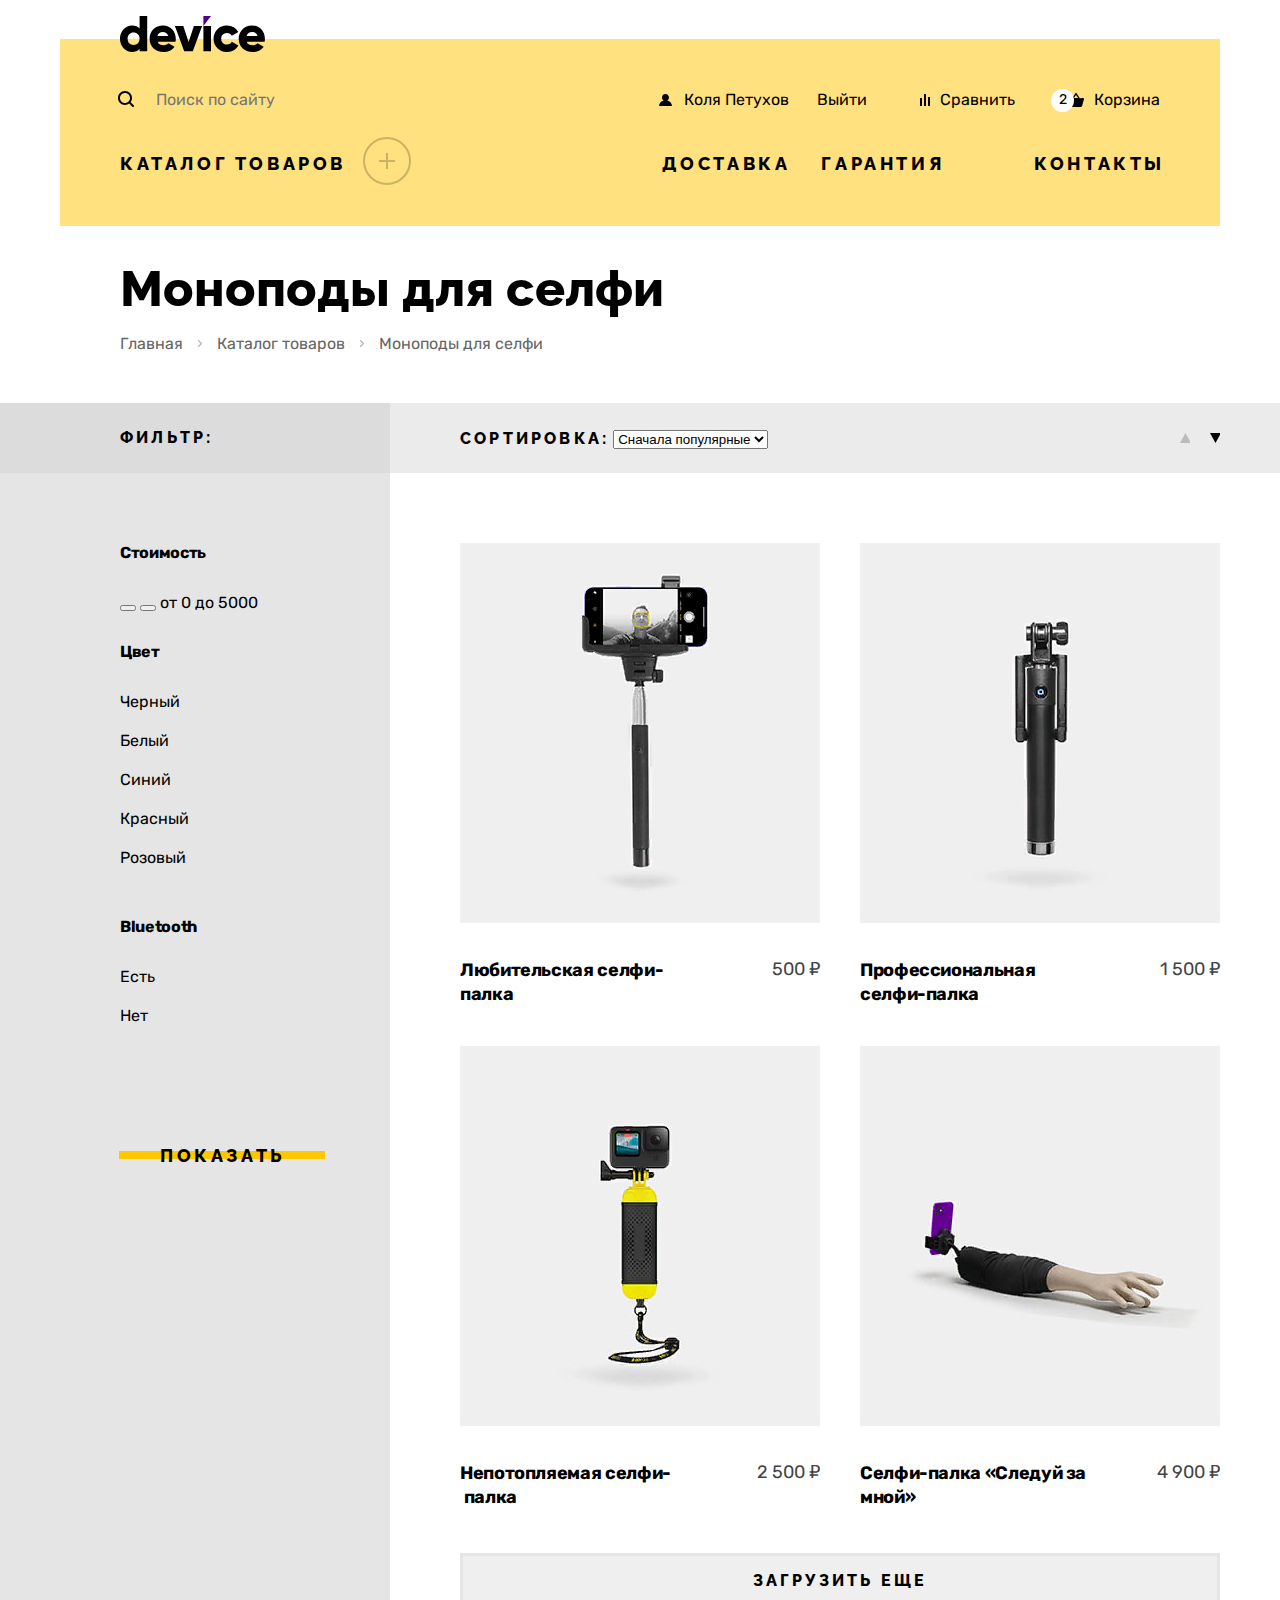
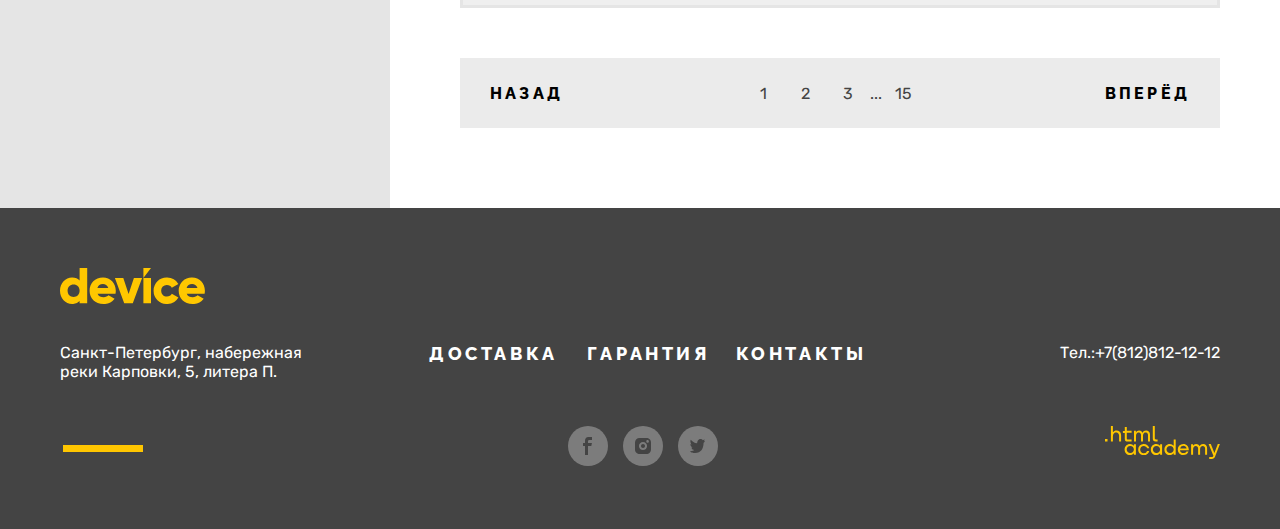
==== catalog.html @ fb203a8a "правки по дз" ====
<!DOCTYPE html>
<html lang="ru">
  <head>
    <meta charset="utf-8" />
    <title>HTML Academy: Девайс</title>
    <link rel="stylesheet" href="css/styles.css" type="text/css" />
  </head>
  <body>
    <header class="header-container content-container">
      <h1 class="visually-hidden">Интернет-магазин Девайс</h1>
      <a href="index.html">
        <img
          src="img/logo_header.svg"
          width="145"
          height="36"
          class="header-logo"
          alt="логотип Девайс"
        />
      </a>

      <nav class="header-navigation">
        <div class="navigation-user-wrapper">
          <form action="https://echo.htmlacademy.ru/" method="get" class="header-search-form">
            <input name="search"  class="input-header-search" placeholder="Поиск по сайту" type="search" />
            <button type="submit" class="header-search-button">Найти</button>
          </form>

          <ul class="navigation-list-navigation-user">
            <li class="navigation-item-user">
              <a class="navigation-link login-link" href="#">Коля Петухов</a>
            </li>
            <li class="navigation-item-user">
              <a class="navigation-link logout-link" href="#">Выйти</a>
            </li>
            <li class="navigation-item-user">
              <a class="navigation-link compare-link-login" href="#">Сравнить</a>
            </li>
            <li class="navigation-item-user">
              <a class="navigation-link basket-link" href="#"><span class="basket-span">2</span>Корзина</a>
            </li>
          </ul>
        </div>

        <ul class="navigation-list">
          <li class="navigation-item header-catalogue-link">
            <a class="user-navigation-link" href="catalog.html"
              >Каталог товаров</a
            >

            <ul class="dropdown-catalog">
              <li class="dropdown-catalog-item">
                 <a class="dropdown-catalog-link" href="#"
                    >Виртуальная реальность</a>
              </li>
              <li class="dropdown-catalog-item">
                  <a class="dropdown-catalog-link" href="catalog.html"
                    >Моноподы для селфи</a>
              </li>
              <li class="dropdown-catalog-item">
                  <a class="dropdown-catalog-link" href="#">Экшн-камеры</a>
              </li>
              <li class="dropdown-catalog-item">
                <a class="dropdown-catalog-link" href="#">Фитнес-браслеты</a>
              </li>
              <li class="dropdown-catalog-item">
                <a class="dropdown-catalog-link" href="#">Умные часы</a>
              </li>
              <li class="dropdown-catalog-item copters-link">
                <a class="dropdown-catalog-link" href="#">Квадрокоптеры</a>
              </li>
            </ul>
          </li>
          <li class="navigation-item">
            <a class="user-navigation-link shipping-link" href="#">Доставка</a>
          </li>
          <li class="navigation-item">
            <a class="user-navigation-link warranty-link" href="#">Гарантия</a>
          </li>
          <li class="navigation-item">
            <a class="user-navigation-link contacts-link" href="#">Контакты</a>
          </li>
        </ul>
      </nav>
    </header>

    <main class="main-inner">
      <div class="catalog-wrapper">

        <div class="inner-header content-container">
          <h2 class="inner-header-title">Моноподы для селфи</h2>
          <ul class="breadcrumbs">
            <li class="breadcrumbs-item">
              <a class="breadcrumbs-link" href="index.html">Главная</a>
            </li>
            <li class="breadcrumbs-item">
              <a class="breadcrumbs-link" href="catalog.html"
                >Каталог товаров</a
              >
            </li>
            <li class="breadcrumbs-item">
              <a class="breadcrumbs-link" href="#">Моноподы для селфи</a>
            </li>
          </ul>
        </div>

        <div class="catalog-grid-container">
          <div class="catalog-content-wrapper">
            <div class="filter-container">
              <h3 class="categories">фильтр:</h3>
              <section class="filter">
                <form
                  class="catalog-filter"
                  action="https://echo.htmlacademy.ru/"
                  method="get"
                >
                  <fieldset class="catalog-filter-group price-group">
                    <legend class="catalog-filter-title">Стоимость</legend>
                    <button class="range-toggle toggle-min" type="button">
                      <span class="visually-hidden"
                        >Изменить минимальную цену.</span
                      >
                    </button>
                    <button class="range-toggle toggle-max" type="button">
                      <span class="visually-hidden"
                        >Изменить максимальную цену.</span
                      >
                    </button>
                    <label class="catalog-filter-label">
                      от 0
                      <input
                        class="catalog-filter-input visually-hidden"
                        type="number"
                        name="min-price"
                      />
                    </label>
                    <label class="catalog-filter-label">
                      до 5000
                      <input
                        class="catalog-filter-input visually-hidden"
                        type="number"
                        name="max-price"
                      />
                    </label>
                  </fieldset>

                  <fieldset class="catalog-filter-group color-group">
                    <legend class="catalog-filter-title">Цвет</legend>
                    <ul class="catalog-filter-list">
                      <li class="catalog-filter-item">
                        <label class="catalog-filter-color">
                          <input
                            class="visually-hidden control-input"
                            type="checkbox"
                            name="black"
                            checked
                          />
                          <span class="control-label">Черный</span>
                        </label>
                      </li>

                      <li class="catalog-filter-item">
                        <label class="catalog-filter-color">
                          <input
                            class="visually-hidden control-input"
                            type="checkbox"
                            name="white"
                            checked
                          />
                          <span class="control-label">Белый</span>
                        </label>
                      </li>

                      <li class="catalog-filter-item">
                        <label class="catalog-filter-color">
                          <input
                            class="visually-hidden control-input"
                            type="checkbox"
                            name="blue"
                          />
                          <span class="control-label">Синий</span>
                        </label>
                      </li>

                      <li class="catalog-filter-item">
                        <label class="catalog-filter-color">
                          <input
                            class="visually-hidden control-input"
                            type="checkbox"
                            name="red"
                          />
                          <span class="control-label">Красный</span>
                        </label>
                      </li>

                      <li class="catalog-filter-item">
                        <label class="catalog-filter-color">
                          <input
                            class="visually-hidden control-input"
                            type="checkbox"
                            name="pink"
                          />
                          <span class="control-label">Розовый</span>
                        </label>
                      </li>
                    </ul>
                  </fieldset>

                  <fieldset class="catalog-filter-group bluetooth-group">
                    <legend class="catalog-filter-title">Bluetooth</legend>
                    <ul class="catalog-filter-list">
                      <li class="catalog-filter-item">
                        <label class="control">
                          <input
                            class="visually-hidden control-input"
                            type="radio"
                            name="bluetooth"
                            value="yes"
                            checked
                          />
                          <span class="control-mark"></span>
                          <span class="control-label">Есть</span>
                        </label>
                      </li>
                      <li class="catalog-filter-item">
                        <label class="control">
                          <input
                            class="visually-hidden control-input"
                            type="radio"
                            name="bluetooth"
                            value="no"
                          />
                          <span class="control-mark"></span>
                          <span class="control-label">Нет</span>
                        </label>
                      </li>
                    </ul>
                  </fieldset>

                  <button class="filter-button command-btn" type="submit">Показать</button>
                </form>
              </section>
            </div>

            <div class="catalog-wrapper-right">
              <div class="sorting-wrapper">
                <form class="sorting-type">
                  <label for="sorting" class="sorting">сортировка:</label>
                  <select class="select-control" id="sorting" name="sorting">
                    <option value="popular">Сначала популярные</option>
                    <option value="cheap">Сначала дешевые</option>
                    <option value="expensive">Сначала дорогие</option>
                  </select>
                  <button class="visually-hidden" type="submit">сортировка:</button>
                </form>
                <div class="sorting-buttons">
                  <a class="sort-up" href="#"></a>
                  <a class="sort-down" href="#"></a>
                </div>
              </div>

              <div class="product-list-container">
                <ul class="product-list">
                  <li class="product-card">
                    <a class="product-card-link" href="#">
                      <img
                        class="product-card-image"
                        src="img/product_cards/unprof_monopod.jpg"
                        alt="Любительская селфи-палка"
                      />
                      <div class="product-card-info">
                        <p class="product-card-title">Любительская селфи-палка</p>
                      <p class="product-card-price">500&nbsp;₽</p>
                      </div>
                    </a>
                    <a class="product-card-more command-btn" href="#">Подробнее</a>
                  </li>

                  <li class="product-card">
                    <a class="product-card-link" href="#">
                      <img
                        class="product-card-image"
                        src="img/product_cards/prof_monopod.jpg"
                        alt="Профессиональная селфи-палка"
                      />
                      <div class="product-card-info">
                        <p class="product-card-title">Профессиональная селфи-палка</p>

                        <p class="product-card-price">1&nbsp;500&nbsp;₽</p>
                      </div>
                    </a>
                    <a class="product-card-more command-btn" href="#">Подробнее</a>
                  </li>

                  <li class="product-card">
                    <a class="product-card-link" href="#">
                      <img
                        class="product-card-image"
                        src="img/product_cards/waterproof_monopod.jpg"
                        alt="Непотопляемая селфи-палка"
                      />
                      <div class="product-card-info">
                        <p class="product-card-title">Непотопляемая селфи-&nbsp;палка</p>

                        <p class="product-card-price">2&nbsp;500&nbsp;₽</p>
                      </div>
                    </a>
                    <a class="product-card-more command-btn" href="#">Подробнее</a>
                  </li>

                  <li class="product-card">
                    <a class="product-card-link" href="#">
                      <img
                        class="product-card-image"
                        src="img/product_cards/follow_me_monopod.jpg"
                        alt="Селфи-палка Следуй за мной"
                      />
                      <div class="product-card-info">
                        <p class="product-card-title">Селфи-палка «Следуй за мной»</p>

                        <p class="product-card-price">4&nbsp;900&nbsp;₽</p>
                      </div>
                    </a>
                    <a class="product-card-more command-btn" href="#">Подробнее</a>
                  </li>
                </ul>

                <button class="button-pagination-show-more" type="button">
                  загрузить еще
                </button>

                <div class="pagination">
                  <a class="pagination-link pagination-prev pagination-disabled">
                    <span class="pagination-previous">назад</span>
                  </a>

                  <ul class="pagination-list">
                    <li class="pagination-item pagination-item-current">
                      <a class="pagination-link pagination-number">1</a>
                    </li>
                    <li class="pagination-item">
                      <a class="pagination-link pagination-number" href="#">2</a>
                    </li>
                    <li class="pagination-item">
                      <a class="pagination-link pagination-number" href="#">3</a>
                    </li>
                    <li class="pagination-item">
                      <a class="pagination-link pagination-disabled">...</a>
                    </li>
                    <li class="pagination-item">
                      <a class="pagination-link pagination-number" href="#">15</a>
                    </li>
                  </ul>

                  <a class="pagination-link pagination-next" href="#">
                    <span class="pagination-next">вперёд</span>
                  </a>
                </div>
              </div>
            </div>
          </div>
        </div>
      </div>
    </main>

    <footer class="page-footer">
      <div class="content-container">
        <div class="footer-logo-wrapper">
          <a href="index.html">
            <img
              src="img/logo_footer.svg"
              width="145"
              height="36"
              class="footer-logo"
              alt="логотип Девайс"
            />
          </a>
        </div>
        <div class="footer-content-wrapper">
          <address class="footer-contacts-address">
            <p class="footer-contacts-address-text">
              Санкт-Петербург, набережная <br />
              реки Карповки, 5, литера П.
            </p>
          </address>

          <nav>
            <ul class="footer-navigation">
              <li class="footer-link">
                <a class="footer-nav-link footer-shipping-link" href="#">Доставка</a>
              </li>
              <li class="footer-link">
                <a class="footer-nav-link footer-warranty-link" href="#">Гарантия</a>
              </li>
              <li class="footer-link">
                <a class="footer-nav-link footer-contacts-link" href="#">Контакты</a>
              </li>
            </ul>
          </nav>
          <p class="phone-number" href="tel:88128121212">Тел.:+7(812)812-12-12</p>
        </div>

        <div class="socials-htmlacademy-wrapper">
          <ul class="footer-social-list">
            <li class="footer-social-item">
              <a class="footer-social-link facebook" href="https://www.facebook.com/htmlacademy"></a>
              <span class="visually-hidden">Facebook</span>
            </li>
            <li class="footer-social-item">
              <a class="footer-social-link instagram" href="https://www.instagram.com/htmlacademy/"></a>
              <span class="visually-hidden">Instagram</span>
            </li>
            <li class="footer-social-item">
              <a class="footer-social-link twitter" href="https://twitter.com/htmlacademy_ru"></a>
              <span class="visually-hidden">twitter</span>
            </li>
          </ul>

          <p class="footer-hmltacademy">
            <a href="https://htmlacademy.ru/" class="footer-academy-link">
            </a>
          </p>
        </div>
      </div>
    </footer>
  </body>
</html>
---- css/styles.css ----
@font-face {
  font-family: "Rubik";
  font-style: normal;
  font-weight: 400;
  src: url("../fonts/rubik/rubik-400.woff2") format("woff2");
  font-display: swap;
}

@font-face {
  font-family: "Rubik";
  font-style: normal;
  font-weight: 700;
  src: url("../fonts/rubik/rubik-700.woff2") format("woff2");
  font-display: swap;
}

@font-face {
  font-family: "Rubik";
  font-style: normal;
  font-weight: 800;
  src: url("../fonts/rubik/rubik-800.woff2") format("woff2");
  font-display: swap;
}

@font-face {
  font-family: "Raleway";
  font-style: normal;
  font-weight: 800;
  src: url("../fonts/raleway/raleway-800.woff2") format("woff2");
  font-display: swap;
}

html {
  height: 100%;
}

body {
  margin: 0;
  display: flex;
  min-height: 100%;
  flex-direction: column;
  font-family: "Rubik", "Arial", sans-serif;
  font-style: normal;
  font-weight: 400;
  font-size: 18px;
  line-height: 30px;
  color: #444444;
  background-color: #ffffff;
}

.visually-hidden {
  position: absolute;
  width: 1px;
  height: 1px;
  margin: -1px;
  padding: 0;
  border: 0;
  clip: rect(0 0 0 0);
  overflow: hidden;
}

h1,
h2,
h3,
p {
  margin-top: 0px;
  margin-bottom: 0px;
}

ul {
  margin-top: 0px;
  margin-bottom: 0px;
  padding-inline-start: 0px;
  list-style-type: none;
}

ol {
  display: flex;
  margin-top: 0px;
  margin-bottom: 0px;
  padding-inline-start: 0px;
  list-style-type: none;

}

fieldset {
  border: 0;
  margin: 0px;
  padding: 0px;
}

legend {
  padding: 0px;
}

.content-container {
  width: 1160px;
  min-width: 1160px;
  margin-left: auto;
  margin-right: auto;
  padding-left: 0px;
}

input:focus-visible, button:focus-visible, a:focus-visible {
  outline: none;
}

a, input, button {
  cursor: pointer;
}


/*  header  */

.header-container {
  background: linear-gradient(to bottom, #ffffff 39px, #ffe17f 39px);
  box-sizing: border-box;
  padding-left: 60px;
  padding-right: 60px;
  padding-top: 16px;
  padding-bottom: 40px;
}

.navigation-user-wrapper {
  display: flex;
  flex-wrap: wrap;
  justify-content: space-between;
  margin-top: 18px;
  margin-bottom: 20px;
}

.header.logo {
  display:inline-block;
  margin-bottom: -8px;
}

.header-search-form {
  display: flex;
}

.input-header-search {
  width: 356px;
  height: 40px;
  margin-left: -16px;
  box-sizing: border-box;
  background: url("../img/nav_header/search.svg") no-repeat 12px 10px;
  background-color: transparent;
  padding: 10px 10px 10px 50px;
  border: 2px solid transparent;
  border-top-left-radius: 20px;
  border-bottom-left-radius: 20px;
  font-family: "Rubik";
  font-weight: 400;
  font-size: 16px;
}


.input-header-search::-webkit-search-cancel-button {
  display: none;
}

.header-search-button {
  display: none;
  width: 160px;
  height: 40px;
  padding: 10px 50px;
  background-color: transparent;
  border: 2px solid #000000;
  border-top-right-radius: 20px;
  border-bottom-right-radius: 20px;

}


.input-header-search:placeholder-shown:focus-visible {
  border: 2px solid #af4fff;
  border-radius: 20px;
}


.input-header-search:not(:placeholder-shown) {
  border: 2px solid #000000;
  border-top-left-radius: 20px;
  border-bottom-left-radius: 20px;
  border-right: transparent;
}

.input-header-search:not(:placeholder-shown) + .header-search-button {
  display: inline-block;
  text-align: center;
}


.header-search-button:hover {
  background-color: #000000;
  color: #ffffff;
}

.header-search-button:focus-visible {
  border-color: #af4fff;
}

.header-search-button:active {
  background-color: #000000;
  color: #b3b3b3;
}


.navigation-list-navigation-user {
  display: flex;
  width: 500px;
  justify-content: space-between;
  align-items: center;

}


.navigation-link {
  display: flex;
  align-items: center;
  padding: 10px 20px;
  box-sizing: border-box;
  border: 2px solid transparent;
  border-radius: 20px;


  font-size: 16px;
  line-height: 18px;
  color: #000000;
  text-decoration: none;
}


.navigation-link:hover {
  opacity: 0.6;
}

.navigation-link:focus-visible {
  padding: 10px 20px;
  box-sizing: border-box;
  border: 2px solid #AF4FFF;
  border-radius: 20px;
}

.navigation-link:active {
  opacity: 0.3;
}

.login-link {
  margin-left: -23px;
}

.login-link::before {
  display: block;
  content: "";
  background-image: url("../img/nav_header/login.svg");
  width: 13px;
  height: 12px;
  margin-right: 12px;
}


.compare-link {
  margin-right: -133px;
  margin-left: auto;
}

.compare-link::before {
  display: block;
  content: "";
  background-image: url("../img/nav_header/compare.svg");
  width: 10px;
  height: 12px;
  margin-right: 10px;
}

.basket-link {
  position: relative;
  margin-right: -22px;
}

.basket-link::before {
  display: block;
  content: "";
  background-image: url("../img/nav_header/basket.svg");
  width: 16px;
  height: 14px;
  margin-right: 10px;
}

.basket-span {
  position: absolute;
  left: 3px;
  padding-top: 2px;
  width: 23px;
  height: 21px;
  background-color: white;
  border-radius: 50%;
  text-align: center;

  font-size: 14px;
}

.navigation-list {
  display: flex;
  padding-left: 0px;
  justify-content: space-between;
}

.user-navigation-link {
  display: block;
  padding: 10px 18px;
  border: 2px solid transparent;
  border-radius: 20px;
  box-sizing: border-box;

  font-family: "Raleway";
  font-weight: 800;
  line-height: 21px;
  text-transform: uppercase;
  letter-spacing: 0.2em;
  color: #000000;
  text-decoration: none;
}

.header-catalogue-link {
  position: relative;

  display: block;
  margin-right: auto;
  margin-left: -20px;
}

.header-catalogue-link::before {
  position: absolute;
  display: block;
  content: "";
  left: 99%;
  top: -8%;
  width: 14px;
  height: 14px;
  padding: 15px;
  background-image: url("../img/nav_header/catalog-btn.svg");
  background-repeat: no-repeat;
  border: 2px solid #000000;
  border-radius: 50%;
  opacity: 0.2;
  background-position: center;
  z-index: 2;
  transition: all 0.6s ease;
}



.header-catalogue-link:hover .dropdown-catalog {
  display: grid;
}

.header-catalogue-link:hover::before {
  background-image: url("../img/nav_header/cat-btn-hov.svg");
  opacity: 1;
}

.header-catalogue-link:active {
  opacity: 0.3;
}

.header-catalogue-link:active::before {
  background-image: url("../img/nav_header/cat-btn-hov.svg");
}

.shipping-link {
  margin-right: -9px;
}

.warranty-link {
  margin-right: 50px;
}

.contacts-link {
  margin-right: -25px;
}

.shipping-link:hover, .warranty-link:hover, .contacts-link:hover {
  color: #000000;
  text-decoration: underline;
  text-underline-offset: 8px;
}

.user-navigation-link:focus-visible {
  border: 2px solid #AF4FFF;
}

.shipping-link:active, .warranty-link:active, .contacts-link:active {
  border-bottom: 2px solid #000000;
  opacity: 0.3;
}

.dropdown-catalog {
display: none;

position: absolute;
width: 1100px;
left: -40px;
z-index: 1;
padding-left: 59px;
padding-top: 35px;
padding-bottom: 56px;
grid-template-rows: repeat(3, auto);
grid-template-columns: repeat(auto-fit, minmax(0, max-content));
grid-auto-flow: column;
gap: 20px 45px;

background-color: #ffe17f;
}



.copters-link {
grid-column: 3;
padding-left: 15px;
}


.dropbtn {
  display: flex;
}

.dropdown-catalog-link {
  display: block;

  border-radius: 20px;
  font-size: 16px;
  line-height: 18px;
  color: #000000;


  text-decoration: none;
}

.dropdown-catalog-link:hover {
  opacity: 0.6;
}

.dropdown-catalog-link:focus-visible {
  outline: 2px solid #af4fff;
  outline-offset: 8px;
}

.dropdown-catalog-link:active {
  opacity: 0.3;
}


/*  main  */

.main-container {
  flex-grow: 1;
}

.slider {
  margin-top: -40px;
  margin-bottom: 72px;
  counter-reset: number 0;

}

.slider-item {
  position: relative;
  display: flex;
  background: linear-gradient(to bottom, #ffe17f 27%, #ffffff 27%);
  counter-increment: number;
}

.slider-item2, .slider-item3 {
  display: none;
}

.slider-item::before {
  content: "0" counter(number);

  position: absolute;
  right: 50px;
  top: 15%;

  font-family: "Rubik";
  font-style: normal;
  font-weight: 800;
  font-size: 180px;
  line-height: 30px;
  color: #ffffff;
}

.slider-content {
  position: relative;

  width: 560px;
  margin-left: 40px;
  padding-top: 130px;
}

.slider-slogan {
  margin-bottom: 28px;

  font-family: "Raleway";
  font-weight: 800;
  font-size: 50px;
  line-height: 50px;
  color: #000000;
}

.slider-item-text {
  margin-bottom: 53px;
}

.slider-link-container {
  display: flex;
  justify-content: space-between;
  padding-right: 60px;
  margin-bottom: 68px;
}

.slider-more {
  display: flex;
  position: relative;
  padding-left: 35px;
  padding-right: 35px;
  text-align: center;
  justify-content: center;
  z-index: 1;
}

.slider-pagination-button {
  display: block;
  padding: 0;
  height: 12px;
  width: 12px;
  border: 2px solid #000000;
  border-radius: 50%;
  background-color: transparent;
}

.slider-pagination-button:hover {
  opacity: 0.6;
}

.slider-pagination-button:focus-visible {
  border: 2px solid #af4fff;
}


.slider-pagination-button:active {
  opacity: 0.3;
}

.slider-pagination-button-current {
  display: block;
  padding: 0;
  height: 12px;
  width: 12px;
  border: 2px solid #000000;
  border-radius: 50%;
  background-color: #000000;
}

.slider-pagination-item {
  display: block;
  margin-right: 20px;
}

.slider-pagination-item:last-child {
  margin-right: 0px;
}

.slider-more::before {
  content: "";
  position: absolute;
  top: 30%;
  width: 100%;
  height: 8px;
  background-color: #ffe17f;
  z-index: -1;
  transition: all 0.6s ease;
}

.slider-more:hover::before {
  transform: scaleY(6);
}

.slider-more:focus-visible::before {
  background-color: #af4fff;
}

.slider-more:active {
  color: rgba(0, 0, 0, 0.3);
}

.slider-more:active:before {
  transform: scaleY(6);
}

.command-btn {
  font-family: "Raleway";
  font-weight: 800;
  font-size: 18px;
  line-height: 21px;
  text-transform: uppercase;
  letter-spacing: 0.2em;
  color: #000000;
  text-decoration: none;
}


.slider-table {
  display: flex;
  justify-content: space-between;

}

.slider th {
  font-weight: 400;
  font-size: 16px;
  text-align: left;
}

.slider td {
  font-size: 36px;
  color: #000000;
  padding-right: 55px;
  text-align: left;
}

td.slider3-td {
  padding-right: 75px;
}

.slider-prev {
  position: absolute;
  top: 43%;
  left: -106%;
  padding: 10px;
  border: 2px solid transparent;
  border-radius: 6px;
  background-image: url("../img/slider/slider-prev.svg");
  background-color: transparent;
  background-position: center;
  width: 40px;
  height: 80px;
  background-repeat: no-repeat;
  border: 0;


}

.slider3-prev {
  position: absolute;
  top: 54%;
  left: -106%;
  padding: 10px;
  border: 2px solid transparent;
  border-radius: 6px;
  background-image: url("../img/slider/slider-prev.svg");
  background-color: transparent;
  background-position: center;
  width: 40px;
  height: 80px;
  background-repeat: no-repeat;
  border: 0;
}

.slider-next {
  position: absolute;
  top: 43%;
  left: -16%;
  padding: 10px;
  border: 2px solid transparent;
  border-radius: 6px;
  background-image: url("../img/slider/slider-next.svg");
  background-color: transparent;
  width: 40px;
  height: 80px;
  background-repeat: no-repeat;
  background-position: center;


}

.slider3-next {
  position: absolute;
  top: 54%;
  left: -16%;
  padding: 10px;
  border: 2px solid transparent;
  border-radius: 6px;
  background-image: url("../img/slider/slider-next.svg");
  background-color: transparent;
  width: 40px;
  height: 80px;
  background-repeat: no-repeat;
  background-position: center;
}

.slider-button:hover {
  opacity: 0.6;
}

.slider-button:focus-visible {
  border: 2px solid #af4fff;
}

.slider-button:active {
  opacity: 0.3;
}

.navigation-catalogue {
  margin-bottom: 70px;

}

.catalogue {
  display: flex;
  justify-content: space-between;
}


.catalogue-menu-link {
  position: relative;
  display: block;
  min-width: 160px;

  font-family: "Raleway";
  font-weight: 800;
  line-height: 24px;
  letter-spacing: -0.02em;
  color: #000000;
  text-decoration: none;
}

.catalogue-menu-link::before {

  display: block;
  content: "";
  width: 160px;
  height: 160px;
  margin-bottom: 35px;
  background-color: #ffe17f;
}

.catalogue-menu-link::after {
  position: absolute;
  display: block;
  content: "";
  width: 160px;
  height: 160px;
  top: 1px;
  margin-bottom: 35px;

}

.catalogue-menu-link:hover::before {
  background-color: #ffc700;
}

.catalogue-menu-link:focus-visible {
  color: #af4fff;
}

.catalogue-menu-link:focus-visible::before {
  outline: 5px solid #af4fff;
}

.catalogue-menu-link:active::before {
  background-color: #ffc700;
}

.catalogue-menu-link:active::after {
  opacity: 0.3;
}

.vr::after {

  background-image: url(../img/catalog_menu/vr.svg);
  background-repeat: no-repeat;
  background-position: center;
}

.monopods::after {

  background-image: url(../img/catalog_menu/monopods.svg);
  background-repeat: no-repeat;
  background-position: bottom;
}

.cameras::after{
  left: 5px;
  background-image: url(../img/catalog_menu/action_cams.svg);
  background-repeat: no-repeat;
  background-position: center;
}

.fitness-tracker::after {
  top: 3px;
  background-image: url(../img/catalog_menu/fitness_trackers.svg);
  background-repeat: no-repeat;
  background-position: center;
}

.smart-watch::after {

  background-image: url(../img/catalog_menu/smart_watch.svg);
  background-repeat: no-repeat;
  background-position: center;
}

.copters::after {
  top: 4px;
  background-image: url(../img/catalog_menu/quadcopters.svg);
  background-repeat: no-repeat;
  background-position: center;
}



.tablist {
  font-family: "Raleway";
  font-weight: 800;
  line-height: 22px;
  text-transform: uppercase;
  letter-spacing: 0.2em;
  color: #000000;
  text-decoration: none;
}

.tablist-wrapper {
  width: 100%;
  min-width: 1160px;
  height: 322px;
  margin-top: 150px;
  margin-bottom: 90px;
  background: linear-gradient(to top, #f0f0f0 290px, #ffffff 28px);
}

.tablist-container {
  display: flex;
}

.tablist-menu {
  width: 280px;
  position: relative;
  padding-top: 22px;
}

.tablist-menu::after {
  position: absolute;
  content: "";
  display: block;
  top: -70px;
  right: -2%;
  width: 7px;
  height: 319px;
  background-color: #000000;
}

.tablist-link {
  position: relative;
  display: block;
  width: 160px;
  margin-bottom: 45px;
  z-index: 1;
  text-align: center;
}


.tablist-link::before {
  content: "";
  position: absolute;
  top: 30%;
  left: 0;
  z-index: -1;
  width: 100%;
  height: 8px;
  background-color: #f0c52e;
  transition: all 0.6s ease;
}

.tablist-link:hover::before {
  transform: scaleY(6);
}

.tablist-link:focus-visible::before {
  background-color: #af4fff;
}

.tablist-link:active {
  color: #ffe17f;
}

.tablist-link:active::before {
  transform: scale(1.8, 6);
  left: 54px;
  background-color: #000000;
}


.tablist-section {
  position: relative;
  padding-left: 120px;
}



.tab-title {
  margin-bottom: 35px;
  position: relative;
}


.tab-shipping-info::before {
  content:"";
  position: absolute;
  top: 15px;
  right: -242px;
  width: 136px;
  height: 164px;
  background-image: url(../img/tablist/delivery.svg);
}

.tab-warranty-info {
  display: none;
}

.tab-credit-info {
  display: none;
}

.tab-warranty-info::before {
  content:"";
  position: absolute;
  top: -10px;
  right: -234px;
  width: 171px;
  height: 195px;
  background-image: url(../img/tablist/warranty.svg);
}

.tab-credit-info::before {
  content:"";
  position: absolute;
  top: -10px;
  right: -234px;
  width: 156px;
  height: 188px;
  background-image: url(../img/tablist/credit.svg);
}

.tab-title,
.about-us,
.contacts-title,
.newsletter h2,
.inner-header-title {
  font-family: "Raleway";
  font-weight: 800;
  font-size: 50px;
  line-height: 50px;
  color: #000000;
}

.about-us-and-contacts {
  display: flex;
  justify-content: space-between;
  margin-bottom: 80px;
  padding-top: 40px;
}

.contacts {
  padding-right: 45px;
}

.about-us, .contacts-title {
  display: block;
  position: relative;
}

.about-us::before, .contacts-title::before {
  content: "";
  position: absolute;
  width: 80px;
  height: 7px;
  top: -50px;
  background-color: #000000;
}

.newsletter-about {
  padding-right: 35px;
  padding-top: 15px;
}



.extra-shipping {
  position: relative;
  display: flex;
  height: 100px;
  align-items: center;
  justify-content: space-between;
  box-sizing: border-box;
  margin-bottom: 110px;
  padding-right: 30px;
  padding-left: 315px;

  border: 5px solid transparent;
  background-color: #f0f0f0;

  font-family: "Raleway";
  font-weight: 800;
  font-size: 20px;
  line-height: 24px;
  text-transform: uppercase;
  letter-spacing: 0.2em;
  color: #000000;
  background-color: #f0f0f0;
  text-decoration: none;
}

.etra-shipping-info-icon {
  display: block;
  min-width: 40px;
  min-height: 40px;
  border-radius: 50%;
  border: 0;
  background-image: url("../img/extra-shipping-info.svg");
  opacity: 0.3;
  align-self: center;

}

.extra-shipping::before {
  content: "";
  position: absolute;
  border: 2px solid transparent;
  box-sizing: border-box;
  left: -8px;
  width: 125px;
  height: 100px;
  background-color: #ffe17f;
  background-position: center;
}

.extra-shipping::after {
  content: "";
  position: absolute;
  box-sizing: border-box;
  left: -8px;
  width: 125px;
  height: 100px;
  background: url(../img/special_delivery.svg) no-repeat transparent;
  background-position: center;

}

.extra-shipping:hover {
  background-color: rgba(235, 235, 235, 1);
  opacity: 1;
}

.extra-shipping:hover::before {
  background-color: #ffc700;
}


.extra-shipping:focus-visible {
  border: 5px solid #af4fff;
}

.extra-shipping:focus-visible::before {
  border: 5px solid #af4fff;
  border-right: 0;

}

.extra-shipping:active {
  color: rgba(220, 220, 220, 0.5);
}


.extra-shipping:active::before {
  background-color: #ffc700;
}


.extra-shipping:active::after {
  opacity: 0.3;
}

.shipping-details {
  position: relative;
  display: flex;
  padding-left: 35px;
  margin-bottom: 20px;
  align-items: center;

  font-weight: 700;
  line-height: 20px;
  color: #000000;
  text-decoration: none;
}

.shipping-details::before {
  position: absolute;
  display: block;
  content: "";
  left: -1px;
  width: 8px;
  height: 8px;
  border-radius: 50%;
  background-color: #ffc700;

}

.newsletter-wrapper {
  width: 100%;
  min-width: 1160px;
  background-color: #f0f0f0;
  padding-top: 75px;
  padding-bottom: 130px;
}

.newsletter-container {
  display: flex;
  justify-content: space-between;
  margin-bottom: 60px;

}

.about-us-and-contacts h2 {
  margin-bottom: 46px;
}

.contacts-subtitle {
  margin-bottom: 15px;

  font-weight: 700;
  font-size: 24px;
}

.description {
  display: block;
  margin-bottom: 30px;
}

.shipping-companies {
  margin-top: 75px;
}


.feedback, .more {
  position: relative;
  display: block;
  top: -1px;
  z-index: 1;
  width: 260px;
  text-align: center;
}

.feedback {
  margin-top: 70px;
}

.more {
  margin-top: 75px;
}

.feedback::before, .more::before {
  content: "";
  position: absolute;
  top: 30%;
  left: -1%;
  z-index: -1;
  width: 100%;
  height: 8px;
  background-color: #ffe17f;
  transition: all 0.6s ease;
}

.feedback:hover::before, .more:hover::before {
  transform: scaleY(6);
}

.feedback:focus-visible::before, .more:focus-visible::before {
  background-color: #af4fff;
}
.feedback:active, .more:active {
  color: rgba(0, 0, 0, 0.3);
}

.feedback:active::before, .more:active::before {
  transform: scaleY(6);
}

.contacts-address-text,
.contacts-phone {
  font-style: normal;
  font-size: inherit;
  line-height: inherit;
  color: inherit;
  background-color: inherit;
}


.newsletter-form-wrapper {
  display: flex;
  justify-content: space-between;
}

.newsletter-form {
  display: flex;
}

.main-newsletter-email {
  width: 595px;
  height: 52px;

  background-color: transparent;
  border: 0;
  border-bottom: 3px solid #dcdcdc;

  font-size: 18px;
}

.main-newsletter-email:hover {
  border-bottom: 3px solid #ebebeb;
}

.main-newsletter-email:focus-visible {
background-color: #dcdcdc;
border-bottom: 3px solid #dcdcdc;
}

.main-newsletter-email:active {
  border-bottom: 3px solid #000000;
}

/* ошибка при вводе адреса

input:invalid {
  border-bottom: 3px solid #ff3d3d;
}

*/

.newsletter-button {
  display: block;
  width: 260px;
  height: 57px;
  background-color: transparent;
  border: 3px solid #dcdcdc;

  font-family: "Raleway";
  font-weight: 800;
  font-size: 18px;
  line-height: 21px;
  text-transform: uppercase;
  letter-spacing: 0.2em;
  color: #000000;
  background-color: #f0f0f0;
}

.newsletter-button:hover {
  color: #ffffff;
  background-color: #000000;
  border: 3px solid #000000;
}

.newsletter-button:focus-visible {
  border: 3px solid #af4fff;
}

.newsletter-button:active {
  color: #4c4c4c;
  background-color: #000000;
  border: 3px solid #000000;
}

.newsletter-email-description {
  position: relative;
  display: flex;
  align-items: center;
}

.newsletter-email-description::before {
  position: relative;
  display: block;
  content: "";
  left: -21px;
  width: 14px;
  height: 14px;
  background: url("../img/check_green.svg") no-repeat;

}

/*  footer  */

.page-footer {
  width: 100%;
  min-width: 1160px;
  background-color: #444444;
  padding-top: 60px;
  padding-bottom: 60px;

  font-size: 16px;
  line-height: 19px;
  color: #ffffff;
}

.footer-logo-wrapper {
  margin-bottom: 35px;
}

.footer-content-wrapper {
  display: flex;
  justify-content: space-between;
  margin-bottom: 45px;
}

.footer-navigation {
  display: flex;
  width: 460px;
  flex-wrap: wrap;
}

.footer-nav-link {
  padding: 10px 20px;
  border: 2px solid transparent;
  border-radius: 20px;

  font-family: "Raleway";
  font-size: 18px;
  font-weight: 800;
  line-height: 21px;
  text-transform: uppercase;
  letter-spacing: 0.2em;
  color: inherit;
  background-color: inherit;
  text-decoration: none;
}

.footer-shipping-link {
  margin-left: -44px;
}

.footer-warranty-link {
  margin-left: -15px;
}

.footer-contacts-link {
  margin-left: -18px;
}

.footer-nav-link:hover {
  color: #ffc700;
  text-decoration: underline;
  text-underline-offset: 8px;
}

.footer-nav-link:focus-visible {
  border: 2px solid #af4fff;
}

.footer-nav-link:active {
  opacity: 0.3;
  color: #ffc700;
  text-decoration: underline;
  text-underline-offset: 8px;
}

.footer-contacts-address {
  font-style: normal;
  color: inherit;
  background-color: inherit;
}

.socials-htmlacademy-wrapper {
  position: relative;
  display: flex;
  justify-content: flex-end;
}

.socials-htmlacademy-wrapper::before {
  content: "";
  position: absolute;
  bottom: 40%;
  left: 3px;
  width: 80px;
  height: 7px;
  background-color: #ffc600;
}

.footer-social-list {
  display: flex;
  flex-wrap: wrap;
  justify-content: center;
  width: 400px;
  margin-right: 245px;
}

.footer-social-item {
  min-width: 40px;
  min-height: 40px;
  margin-right: 15px;
}

.footer-social-link::before {
  display: block;
  content: "";
  width: 40px;
  height: 40px;
  border: 5px solid transparent;
  border-radius: 50%;
  box-sizing: border-box;
  background-position: center;
  background-color: rgba(255, 255, 255, 0.3);
  background-repeat: no-repeat;
}

.facebook::before {
  background-image: url("../img/socials/facebook.svg");
}

.instagram::before {
  background-image: url("../img/socials/instagram.svg");
}

.twitter::before {
  background-image: url("../img/socials/twitter.svg");
}

.footer-social-link:hover::before {
  background-color: #ffc700;
}

.footer-social-link:focus-visible::before {
  border: 5px solid #af4fff;
  background-color: transparent;
}

.facebook:focus-visible:before {
  background-image: url("../img/socials/facebook-focus.svg");
}

.instagram:focus-visible:before {
  background-image: url("../img/socials/instagram-focus.svg");
}

.twitter:focus-visible:before {
  background-image: url("../img/socials/twitter-focus.svg");
}

.footer-social-link:active::before {
  background-color: #ffc700;
  opacity: 0.3;
}


.footer-academy-link::before {
  content: "";
  display: block;
  box-sizing: border-box;
  border: 2px solid transparent;
  border-radius: 20px;
  width: 135px;
  height: 53px;
  padding: 20px;
  background-image: url("../img/htmlacademy_logo.svg");
  background-repeat: no-repeat;
  background-position: center;
}

.footer-academy-link:hover::before {
  background-image: url("../img/htmlacademy_logo_hover.svg");
}

.footer-academy-link:focus-visible::before {
  border: 2px solid #af4fff;
}

.footer-academy-link:active::before {
  background-image: url("../img/htmlacademy_logo_hover.svg");
  opacity: 0.3;
}

.footer-phone {
  display: inline;
  height: 20px;
  border-radius: 20px;

  font-style: normal;
  color: inherit;
  background-color: inherit;
  text-decoration: none;
}

.footer-phone:hover {
  color: #ffc700;
}

.footer-phone:focus-visible {
  outline: 2px solid #af4fff;
  outline-offset: 10px;
}

.footer-phone:active {
  color: #ffc700;
  opacity: 0.3;
}

.footer-hmltacademy {
  display: flex;
  margin-top: -10px;
  margin-right: -10px;
}

/*  catalog  */


.logout-link {
  margin-left: -25px;

}

.compare-link-login::before {
  display: block;
  content: "";
  background-image: url("../img/nav_header/compare.svg");
  width: 10px;
  height: 12px;
  margin-right: 10px;
}

.inner-header {
  margin-bottom: 40px;
  padding-left: 120px;
}

.breadcrumbs {
  display: flex;

  margin-top: 10px;
}

.breadcrumbs-item {
  position: relative;
  display: flex;
}

.breadcrumbs-link {

  margin-right: 17px;
  padding: 5px 12px;
  border: 5px solid transparent;

  color: #666666;
  font-size: 16px;
  line-height: 19px;
  text-decoration: none;
}

.breadcrumbs-item::after {
  position: absolute;
  content: "";
  display: block;
  top: 40%;
  right: 15px;
  width: 4px;
  height: 7px;
  background: url("../img/breadcrmb-arrow.svg") no-repeat;
  opacity: 0.3;
}

.breadcrumbs-link:first-child {
  margin-left: -17px;
}

.breadcrumbs-item:last-child::after {
  display: none;
}


.breadcrumbs-link:hover {
  color: #000000;
}

.breadcrumbs-link:focus-visible {

  border: 5px solid #af4fff;
}

.breadcrumbs-link:active {
  color: #b3b3b3;
}

.main-inner {
  flex-grow: 1;
}


.catalog-wrapper {
  margin-top: 38px;
  min-height: 100%;
}

.catalog-grid-container {
  display: grid;
  grid-template-columns: 1fr auto 1fr;
}

.catalog-grid-container::before {
  content: "";
  background: linear-gradient(180deg, #dcdcdc 70px, #e5e5e5 70px);
}

.catalog-grid-container::after {
  content: "";
  background: linear-gradient(180deg, #ebebeb 70px, transparent 70px);
}

.catalog-content-wrapper {
  grid-column: 2;
  display: flex;
  width: 1160px;
  max-width: 100%;
}

.filter-container {
  padding-left: 60px;
  background-color: #e5e5e5;
}

.filter-container {
  content: "";
  background: linear-gradient(180deg, #dcdcdc 70px, #e5e5e5 70px);
}


.filter {
  width: 200px;
  padding-top: 70px;
  padding-right: 70px;


  font-size: 16px;
  line-height: 19px;
  color: #000000;
  background-color: #e5e5e5;
}

.categories {
  width: 270px;
  height: 20px;
  padding-top: 25px;
  padding-bottom: 25px;

  font-family: "Raleway";
  font-weight: 800;
  font-size: 16px;
  line-height: 19px;
  text-transform: uppercase;
  letter-spacing: 0.2em;
  color: #000000;
  background-color: #dcdcdc;
}

.catalog-filter-title {
  margin-bottom: 30px;

  font-weight: bold;
  line-height: 20px;
  letter-spacing: -0.02em;
  color: #000000;
}

.catalog-filter-group {
  padding-bottom: 30px;
}

.filter-button {
  position: relative;
  border: 0px;
  padding: 70px 40px;
  background-color: inherit;
  z-index: 1;
}

.filter-button::before {
  position: absolute;
  content: "";
  display: block;
  width: 100%;
  height: 8px;
  left: -1px;
  top: 47%;
  z-index: -1;
  background-color: #ffc700;
  transition: all 0.6s ease;
}

.filter-button:hover::before {
transform: scaleY(6);
}

.filter-button:focus-visible::before {
  background-color: #af4fff;
}

.filter-button:active {
  color: rgba(0, 0, 0, 0.3);
}

.filter-button:active::before {
  transform: scaleY(6);

  }

.control-label {
  display: block;
  margin-bottom: 20px;
}

.sorting-wrapper {
  height: 20px;
  display: flex;
  align-items: center;
  justify-content: space-between;
  padding-top: 25px;
  padding-bottom: 25px;

  background-color: #ebebeb;
}


.sorting {
  padding-left: 70px;

  font-family: "Raleway";
  font-weight: 800;
  font-size: 16px;
  line-height: 19px;
  text-transform: uppercase;
  letter-spacing: 0.2em;
  color: #000000;
  background-color: #ebebeb;
}

.sorting-buttons {
  display: flex;
  width: 40px;
  justify-content: space-between;

}

.sort-up {
  width: 10px;
  height: 10px;
  background: url(../img/sorting-up.svg) no-repeat transparent;
  opacity: 0.2;

}

.sort-down {
  display: block;
  width: 10px;
  height: 10px;
  background: url(../img/sorting-down.svg) no-repeat transparent;

}

.sort-up:hover, .sort-down:hover {
  opacity: 0.5;
}

.sort-up:focus-visible, .sort-down:focus-visible {
  outline: 5px solid #af4fff;
  outline-offset: 10px;
}

.sort-up:active, .sort-down:active {
  opacity: 1;
}

.product-list-container {
  padding-top: 70px;
  padding-left: 70px;
  padding-bottom: 80px;
}

.product-list {
  display: grid;
  grid-template-columns: repeat(2, 1fr);
  gap: 40px;
}

.product-card {
  position: relative;
}

.product-card-image {
  width: 360px;
  height: 380px;
  margin-bottom: 26px;
  object-fit: contain;
}

.product-card-info {
  display: flex;
  justify-content: space-between;
}

.product-card-link {
  display: block;

  text-decoration: none;
}

.product-card:hover .product-card-more {
  display: block;
}

.product-card-link:hover .product-card-image {
  opacity: 0.8;
}

.product-card-more:hover .product-card-image {
  opacity: 0.8;
}

.product-card-more {
  display: none;

  position: absolute;
  width: 180px;
  top: 39%;
  left: 26%;
  text-align: center;
  z-index: 2;
}

.product-card-more::before {
  position: absolute;
  content: "";
  display: block;
  width: 100%;
  height: 8px;
  left: -1px;
  top: 30%;
  z-index: -1;
  background-color: #ffc700;
  transition: all 0.6s ease;
}

.product-card-more:hover::before {
transform: scaleY(6);
}

.product-card-more:focus-visible::before {
  background-color: #af4fff;
}

.product-card-more:active {
  color: rgba(0, 0, 0, 0.3);
}

.product-card-more:active::before {
  transform: scaleY(6);

  }

.product-card-link:focus-visible .product-card-title {
  color: #af4fff;
}

.product-card-link:focus-visible .product-card-price {
  color: #af4fff;
}

.product-card-link:focus-visible .product-card-image {
  outline: 5px solid #af4fff;
}

.product-card-title {
  max-width: 75%;

  font-weight: bold;
  font-size: 18px;
  line-height: 24px;
  letter-spacing: -0.02em;
  color: #000000;
}

.product-card-price {
  padding-left: 58px;

  line-height: 22px;
  color: #444444;
}


.pagination {
  display: flex;
  width: 700px;
  height: 70px;
  justify-content: space-between;
  align-items: center;
  padding-left: 30px;
  padding-right: 30px;
  background-color: #ebebeb;
}

.pagination-list {
  display: flex;
  width: 180px;
  justify-content: space-between;
}

.button-pagination-show-more {
  min-width: 760px;
  min-height: 55px;
  margin-top: 44px;
  margin-bottom: 50px;
  border: 3px solid #e5e5e5;
  box-sizing: border-box;
}

.button-pagination-show-more:hover {
  border: 3px solid #000000;
}

.button-pagination-show-more:focus-visible {
  border: 3px solid transparent;
  outline: 5px solid #af4fff;
}

.button-pagination-show-more:active {
  border: 3px solid #000000;
  opacity: 0.3;
}

.button-pagination-show-more,
.pagination-previous,
.pagination-next {
  font-family: "Raleway";
  font-weight: 800;
  font-size: 16px;
  line-height: 19px;
  text-transform: uppercase;
  letter-spacing: 0.2em;
  color: #000000;
  text-decoration: none;
}

.pagination-link {
  display: block;
  padding-top: 25px;
  padding-bottom: 25px;

  font-size: 16px;
  line-height: 19px;
  color: #444444;
  background-color: #ebebeb;
  text-decoration: none;
}

.pagination-link:hover + .pagination-previous {
  background-color: rgba(220, 220, 220, 1)
}

.pagination-link:hover .pagination-next {
  background-color: rgba(220, 220, 220, 1)
}

.pagination-number {
  width: 40px;
  text-align: center;
}
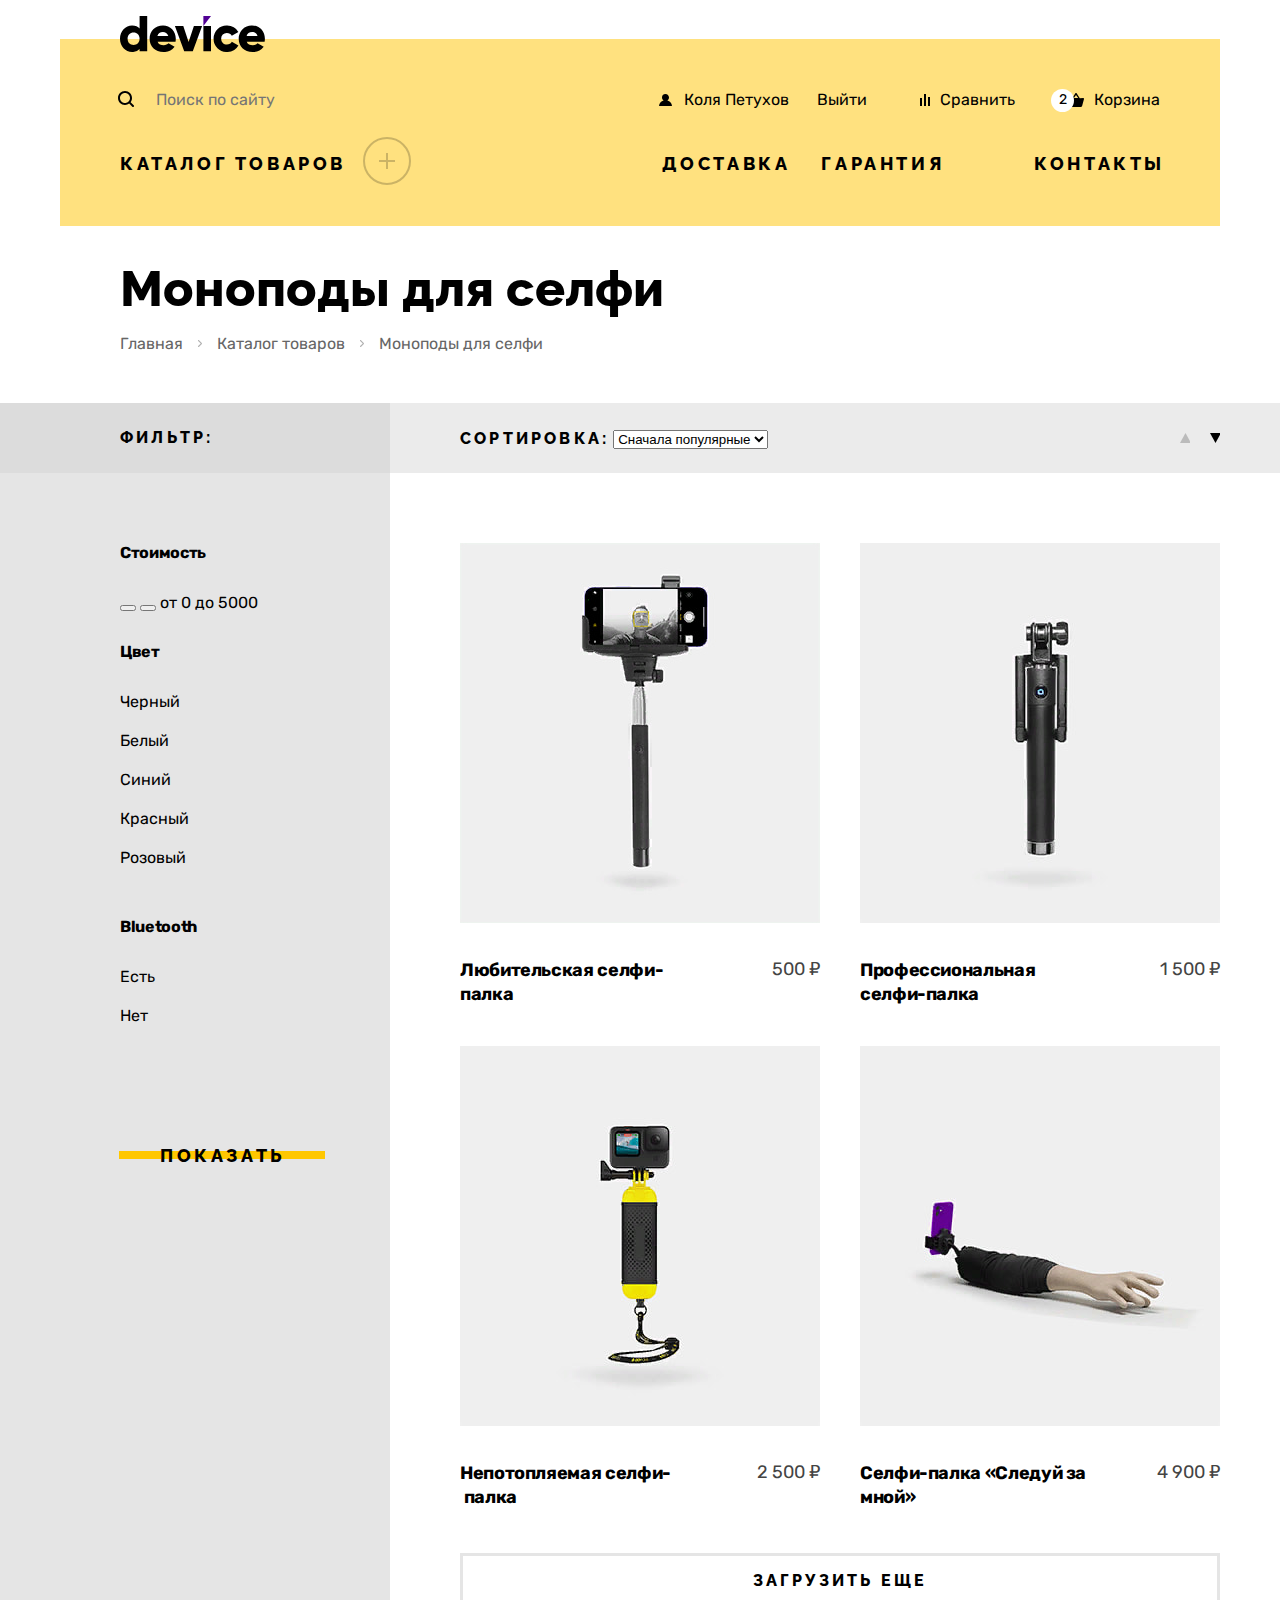
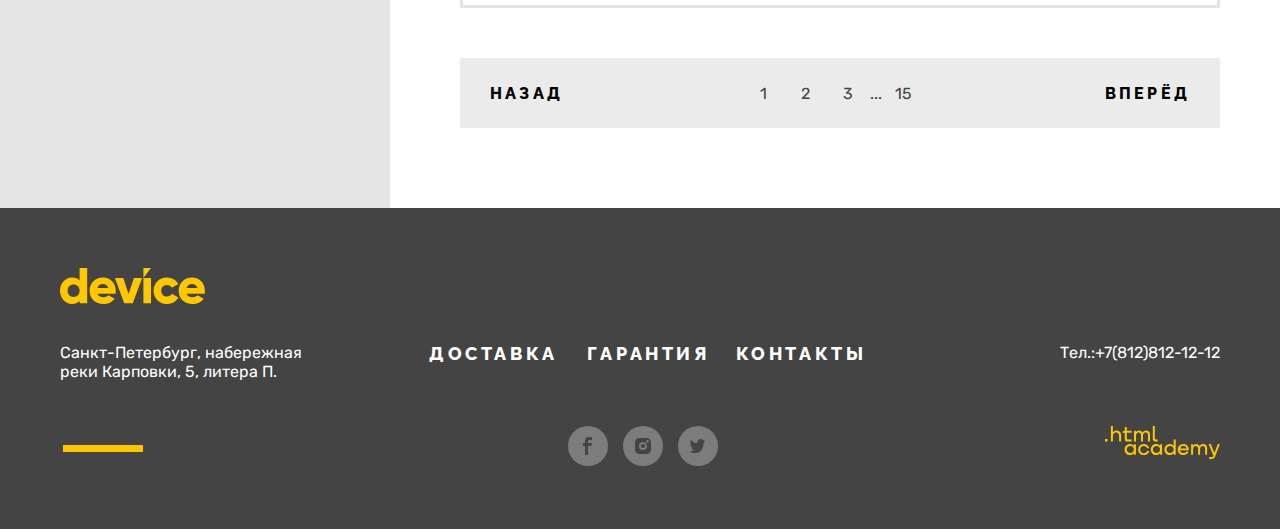
==== commit 2f24bba4: "правки" ====
--- a/catalog.html
+++ b/catalog.html
@@ -42,8 +42,8 @@
         </div>
 
         <ul class="navigation-list">
-          <li class="navigation-item header-catalogue-link">
-            <a class="user-navigation-link" href="catalog.html"
+          <li class="navigation-item header-catalogue-li">
+            <a class="user-navigation-link header-catalogue-link" href="catalog.html"
               >Каталог товаров</a
             >
 
--- a/css/styles.css
+++ b/css/styles.css
@@ -323,7 +323,7 @@
   text-decoration: none;
 }
 
-.header-catalogue-link {
+.header-catalogue-li {
   position: relative;
 
   display: block;
@@ -352,7 +352,7 @@
 
 
 
-.header-catalogue-link:hover .dropdown-catalog {
+.header-catalogue-li:hover .dropdown-catalog {
   display: grid;
 }
 
@@ -392,7 +392,9 @@
 }
 
 .shipping-link:active, .warranty-link:active, .contacts-link:active {
-  border-bottom: 2px solid #000000;
+
+  text-decoration: underline;
+  text-underline-offset: 8px;
   opacity: 0.3;
 }
 
@@ -496,11 +498,11 @@
 
   width: 560px;
   margin-left: 40px;
-  padding-top: 130px;
+  padding-top: 125px;
 }
 
 .slider-slogan {
-  margin-bottom: 28px;
+  margin-bottom: 30px;
 
   font-family: "Raleway";
   font-weight: 800;
@@ -510,24 +512,28 @@
 }
 
 .slider-item-text {
-  margin-bottom: 53px;
+  margin-bottom: 50px;
 }
 
 .slider-link-container {
   display: flex;
   justify-content: space-between;
   padding-right: 60px;
-  margin-bottom: 68px;
+  margin-bottom: 70px;
 }
 
 .slider-more {
   display: flex;
   position: relative;
-  padding-left: 35px;
-  padding-right: 35px;
+  padding-left: 40px;
+  padding-right: 40px;
   text-align: center;
   justify-content: center;
   z-index: 1;
+}
+
+.slider-pagination {
+  padding-top: 5px;
 }
 
 .slider-pagination-button {
@@ -565,7 +571,7 @@
 
 .slider-pagination-item {
   display: block;
-  margin-right: 20px;
+  margin-right: 22px;
 }
 
 .slider-pagination-item:last-child {
@@ -611,22 +617,28 @@
 }
 
 
-.slider-table {
-  display: flex;
-  justify-content: space-between;
-
+.slider-table tbody {
+  margin:0;
+  padding:0;
+  background:none;
+  border:none;
+  border-collapse:collapse;
+  border-spacing:0;
+  background-image:none;
 }
 
 .slider th {
+  margin: 0;
+  padding: 0;
   font-weight: 400;
   font-size: 16px;
   text-align: left;
 }
 
 .slider td {
+  padding: 0px 55px 10px 0px;
   font-size: 36px;
   color: #000000;
-  padding-right: 55px;
   text-align: left;
 }
 
@@ -883,8 +895,33 @@
   transition: all 0.6s ease;
 }
 
+.tablist-link-active {
+  position: relative;
+  display: block;
+  width: 160px;
+  margin-bottom: 45px;
+  z-index: 1;
+  text-align: center;
+  color: #ffe17f;
+}
+
+.tablist-link-active::before {
+  content: "";
+  position: absolute;
+  transform: scale(1.8, 5);
+  left: 62px;
+  background-color: #000000;
+  top: 30%;
+  z-index: -1;
+  width: 100%;
+  height: 8px;
+}
+
+
+
+
 .tablist-link:hover::before {
-  transform: scaleY(6);
+  transform: scaleY(5);
 }
 
 .tablist-link:focus-visible::before {
@@ -895,10 +932,28 @@
   color: #ffe17f;
 }
 
+
+
 .tablist-link:active::before {
-  transform: scale(1.8, 6);
-  left: 54px;
+  transform: scale(1.8, 5);
+  left: 60px;
   background-color: #000000;
+}
+
+.tablist-link-active {
+  color: #ffe17f;
+}
+
+.tablist-link-active::before {
+  content: "";
+  position: absolute;
+  transform: scale(1.8, 5);
+  left: 60px;
+  background-color: #000000;
+  top: 30%;
+  z-index: -1;
+  width: 100%;
+  height: 8px;
 }
 
 
@@ -969,7 +1024,7 @@
   display: flex;
   justify-content: space-between;
   margin-bottom: 80px;
-  padding-top: 40px;
+  padding-top: 33px;
 }
 
 .contacts {
@@ -980,6 +1035,8 @@
   display: block;
   position: relative;
 }
+
+
 
 .about-us::before, .contacts-title::before {
   content: "";
@@ -992,7 +1049,7 @@
 
 .newsletter-about {
   padding-right: 35px;
-  padding-top: 15px;
+  padding-top: 10px;
 }
 
 
@@ -1121,14 +1178,14 @@
   width: 100%;
   min-width: 1160px;
   background-color: #f0f0f0;
-  padding-top: 75px;
+  padding-top: 80px;
   padding-bottom: 130px;
 }
 
 .newsletter-container {
   display: flex;
   justify-content: space-between;
-  margin-bottom: 60px;
+  margin-bottom: 57px;
 
 }
 
@@ -1145,11 +1202,33 @@
 
 .description {
   display: block;
-  margin-bottom: 30px;
-}
+  margin-bottom: 35px;
+}
+
+
 
 .shipping-companies {
   margin-top: 75px;
+}
+
+.contacts-phone {
+  display: inline-block;
+  padding-right: 1px;
+  border-radius: 20px;
+}
+
+.contacts-phone:hover {
+  color: #ffc700;
+}
+
+.contacts-phone:focus-visible {
+  outline: 2px solid #af4fff;
+  outline-offset: 5px;
+}
+
+.contacts-phone:active {
+  color: #ffc700;
+  opacity: 0.3;
 }
 
 
@@ -1206,7 +1285,9 @@
   background-color: inherit;
 }
 
-
+.contacts-address-text {
+  margin-bottom: 30px;
+}
 .newsletter-form-wrapper {
   display: flex;
   justify-content: space-between;
@@ -1236,17 +1317,19 @@
 border-bottom: 3px solid #dcdcdc;
 }
 
+.main-newsletter-email:not(:placeholder-shown) {
+  border-bottom: 3px solid #000000;
+}
+
 .main-newsletter-email:active {
   border-bottom: 3px solid #000000;
 }
 
-/* ошибка при вводе адреса
-
-input:invalid {
+
+.main-newsletter-email[invalid] {
   border-bottom: 3px solid #ff3d3d;
 }
 
-*/
 
 .newsletter-button {
   display: block;
@@ -1494,6 +1577,7 @@
   border-radius: 20px;
 
   font-style: normal;
+  line-height: 30px;
   color: inherit;
   background-color: inherit;
   text-decoration: none;
@@ -1926,6 +2010,7 @@
   margin-top: 44px;
   margin-bottom: 50px;
   border: 3px solid #e5e5e5;
+  background-color: transparent;
   box-sizing: border-box;
 }
 
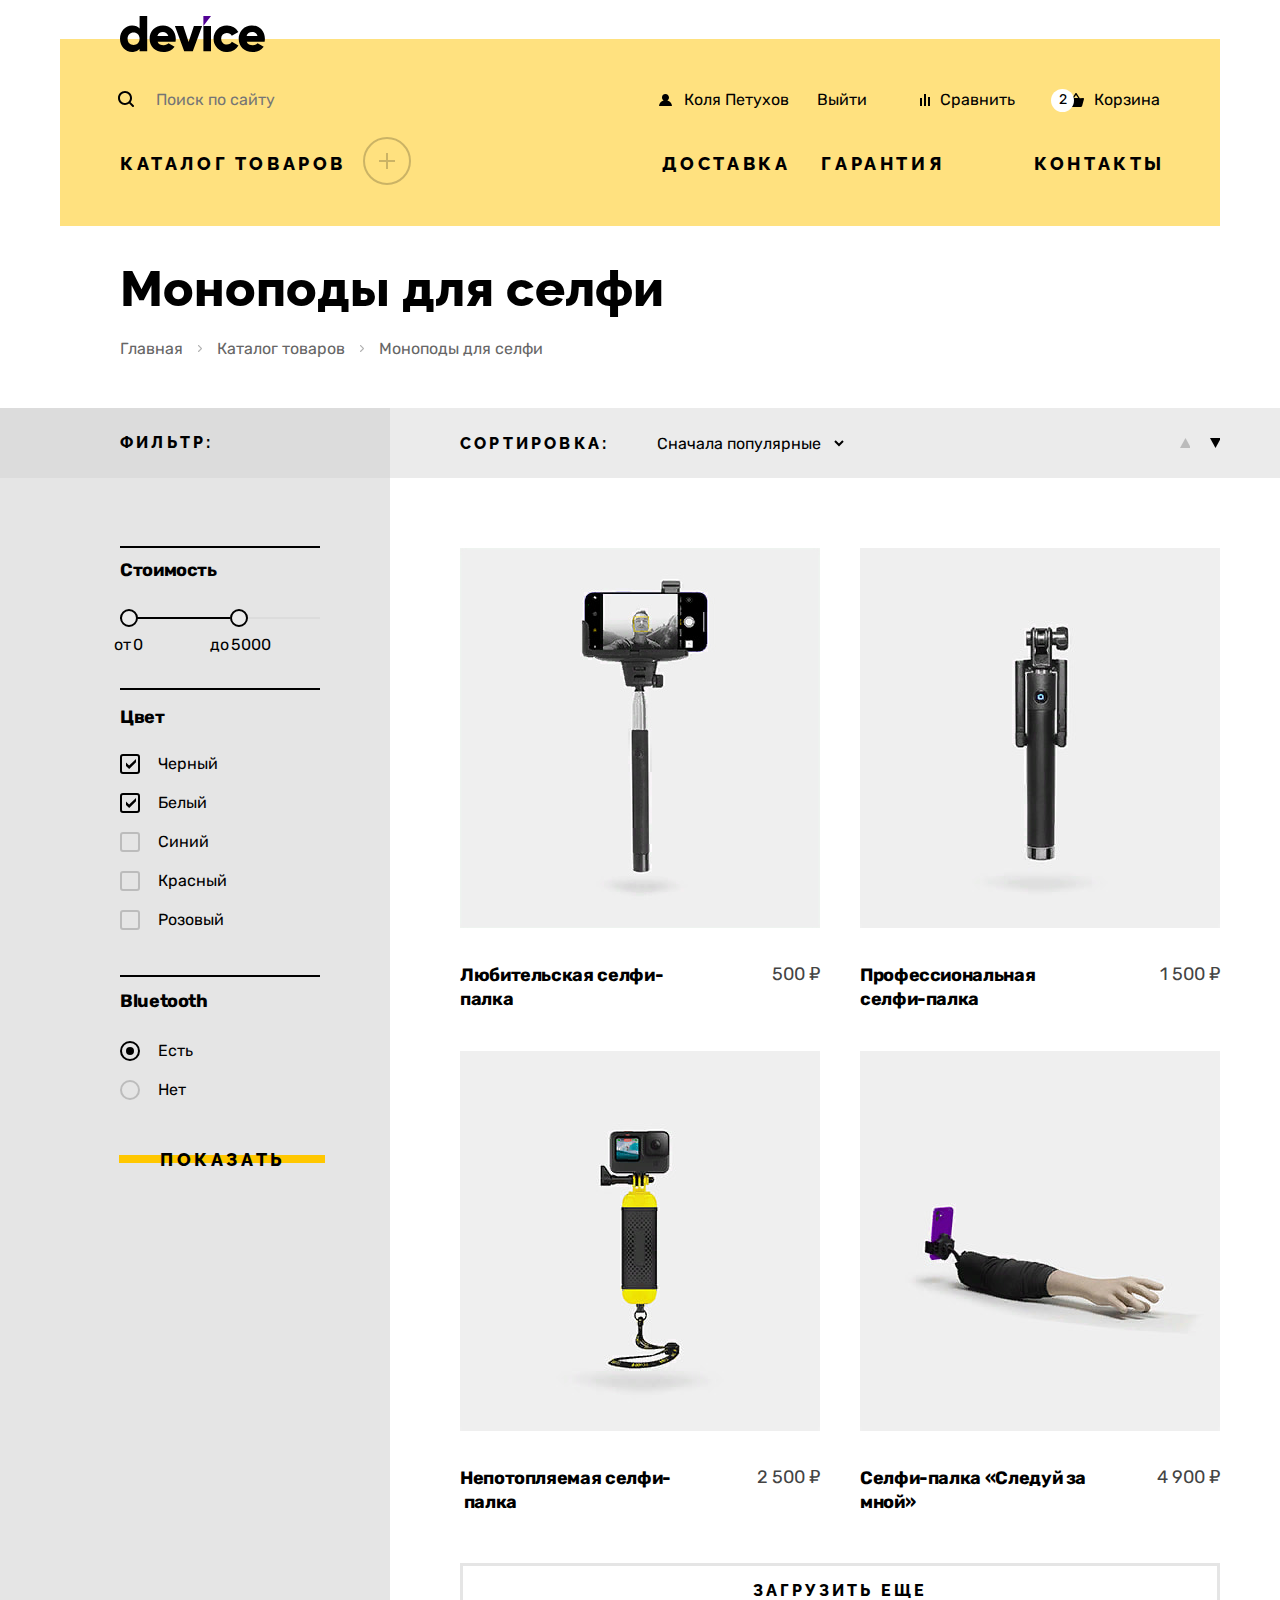
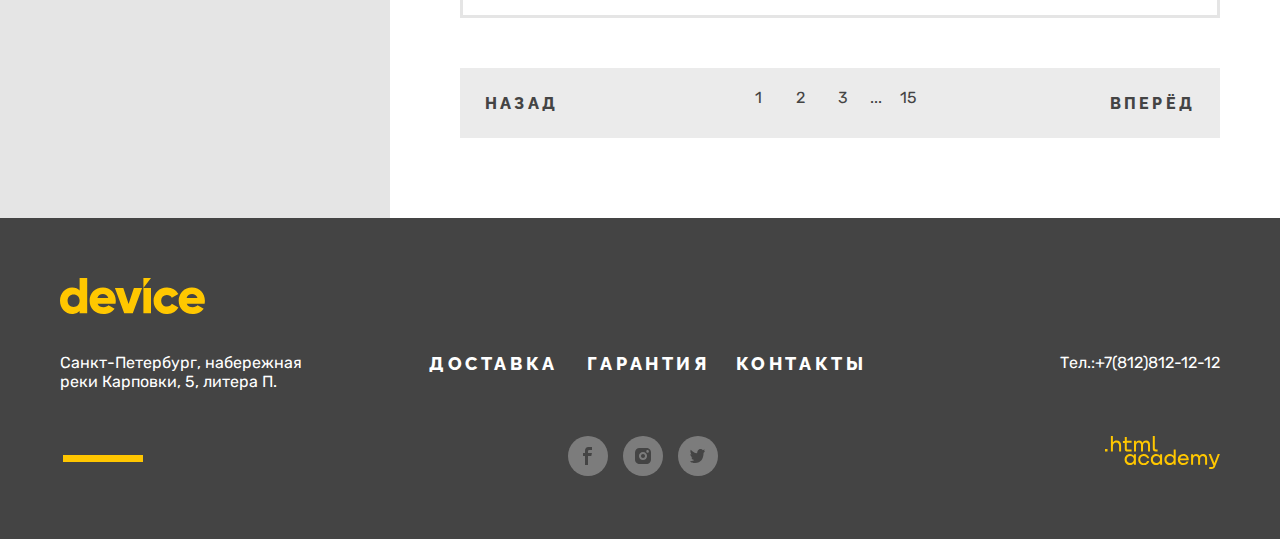
==== commit 895f15de: "Завершаем вёрстку всех компонентов" ====
--- a/catalog.html
+++ b/catalog.html
@@ -115,45 +115,55 @@
                 >
                   <fieldset class="catalog-filter-group price-group">
                     <legend class="catalog-filter-title">Стоимость</legend>
-                    <button class="range-toggle toggle-min" type="button">
-                      <span class="visually-hidden"
-                        >Изменить минимальную цену.</span
-                      >
-                    </button>
-                    <button class="range-toggle toggle-max" type="button">
-                      <span class="visually-hidden"
-                        >Изменить максимальную цену.</span
-                      >
-                    </button>
-                    <label class="catalog-filter-label">
-                      от 0
-                      <input
-                        class="catalog-filter-input visually-hidden"
-                        type="number"
-                        name="min-price"
-                      />
-                    </label>
-                    <label class="catalog-filter-label">
-                      до 5000
-                      <input
-                        class="catalog-filter-input visually-hidden"
-                        type="number"
-                        name="max-price"
-                      />
-                    </label>
+
+                    <div class="range">
+                      <div class="range-scale">
+                        <div class="range-bar" style="width: 110px">
+                          <button class="range-toggle toggle-min" type="button">
+                            <span class="visually-hidden"
+                              >Изменить минимальную цену.</span
+                            >
+                          </button>
+                          <button class="range-toggle toggle-max" type="button">
+                            <span class="visually-hidden"
+                              >Изменить максимальную цену.</span
+                            >
+                          </button>
+                        </div>
+                      </div>
+
+
+                      <div class="range-wrapper-inputs">
+                        <label class="catalog-filter-label label-min-price">от<input
+                            class="catalog-filter-input filter-input-min"
+                            type="number"
+                            value="0"
+                            name="min-price"
+                          />
+                        </label>
+                        <label class="catalog-filter-label">до<input
+                            class="catalog-filter-input filter-input-max"
+                            type="number"
+                            value="5000"
+                            name="max-price"
+                          />
+                        </label>
+                      </div>
+                    </div>
                   </fieldset>
 
                   <fieldset class="catalog-filter-group color-group">
-                    <legend class="catalog-filter-title">Цвет</legend>
+                    <legend class="catalog-filter-title color-group-title">Цвет</legend>
                     <ul class="catalog-filter-list">
                       <li class="catalog-filter-item">
-                        <label class="catalog-filter-color">
+                        <label class="control catalog-filter-color">
                           <input
                             class="visually-hidden control-input"
                             type="checkbox"
                             name="black"
                             checked
                           />
+                          <span class="control-mark"></span>
                           <span class="control-label">Черный</span>
                         </label>
                       </li>
@@ -166,6 +176,7 @@
                             name="white"
                             checked
                           />
+                          <span class="control-mark"></span>
                           <span class="control-label">Белый</span>
                         </label>
                       </li>
@@ -177,6 +188,7 @@
                             type="checkbox"
                             name="blue"
                           />
+                          <span class="control-mark"></span>
                           <span class="control-label">Синий</span>
                         </label>
                       </li>
@@ -188,6 +200,7 @@
                             type="checkbox"
                             name="red"
                           />
+                          <span class="control-mark"></span>
                           <span class="control-label">Красный</span>
                         </label>
                       </li>
@@ -199,6 +212,7 @@
                             type="checkbox"
                             name="pink"
                           />
+                          <span class="control-mark"></span>
                           <span class="control-label">Розовый</span>
                         </label>
                       </li>
@@ -206,7 +220,7 @@
                   </fieldset>
 
                   <fieldset class="catalog-filter-group bluetooth-group">
-                    <legend class="catalog-filter-title">Bluetooth</legend>
+                    <legend class="catalog-filter-title bluetooth-group-title">Bluetooth</legend>
                     <ul class="catalog-filter-list">
                       <li class="catalog-filter-item">
                         <label class="control">
@@ -221,6 +235,7 @@
                           <span class="control-label">Есть</span>
                         </label>
                       </li>
+
                       <li class="catalog-filter-item">
                         <label class="control">
                           <input
@@ -228,6 +243,7 @@
                             type="radio"
                             name="bluetooth"
                             value="no"
+
                           />
                           <span class="control-mark"></span>
                           <span class="control-label">Нет</span>
@@ -329,8 +345,7 @@
                 </button>
 
                 <div class="pagination">
-                  <a class="pagination-link pagination-prev pagination-disabled">
-                    <span class="pagination-previous">назад</span>
+                  <a href="#" class="pagination-link pagination-prev pagination-disabled">назад
                   </a>
 
                   <ul class="pagination-list">
@@ -351,9 +366,7 @@
                     </li>
                   </ul>
 
-                  <a class="pagination-link pagination-next" href="#">
-                    <span class="pagination-next">вперёд</span>
-                  </a>
+                  <a href="#" class="pagination-link pagination-next-link">вперёд</a>
                 </div>
               </div>
             </div>
--- a/css/styles.css
+++ b/css/styles.css
@@ -274,6 +274,10 @@
   margin-right: 10px;
 }
 
+.basket-li {
+  position: relative;
+}
+
 .basket-link {
   position: relative;
   margin-right: -22px;
@@ -299,6 +303,147 @@
   text-align: center;
 
   font-size: 14px;
+}
+
+.popover-basket {
+  display: none;
+
+  position: absolute;
+  top: 44px;
+  left: -125px;
+  z-index: 2;
+  box-sizing: border-box;
+  width: 320px;
+  min-height: 150px;
+
+  color: #ffffff;
+  font-size: 16px;
+  line-height: 20px;
+  background-color: #000000;
+  box-shadow: 0px 10px 0px 0px rgba(0, 0, 0, 0.1);
+}
+
+.popover::before {
+  content: "";
+  position: absolute;
+  top: -5px;
+  left: 150px;
+  width: 14px;
+  height: 16px;
+  background-color: transparent;
+  background-image: url("../img/basket-popup/popup-tail.svg");
+  background-repeat: no-repeat;
+
+}
+
+.basket-item {
+  display: flex;
+  justify-content: space-between;
+  padding: 20px;
+
+}
+
+.basket-item-link {
+  display: flex;
+  text-decoration: none;
+  color: #ffffff;
+  font-size: 16px;
+  line-height: 20px;
+}
+
+.basket-item-pic {
+  margin-right: 20px;
+}
+
+.basket-item-link:hover {
+  opacity: 0.6;
+}
+
+.basket-item-link:focus-visible .basket-item-pic {
+  outline: 5px solid #af4fff;
+}
+
+.basket-item-link:focus-visible .basket-item-title {
+  color: #af4fff;
+}
+
+.basket-item-link:active {
+  opacity: 0.3;
+}
+
+.basket-item-delete-button {
+  display: block;
+  box-sizing: border-box;
+  padding: 5px;
+  width: 20px;
+  height: 20px;
+  border: 0;
+  border-radius: 50%;
+  background: url("../img/basket-popup/delete-item.svg") no-repeat;
+  background-color: transparent;
+  background-position: center;
+}
+
+.basket-item-delete-button:hover {
+  opacity: 0.6;
+}
+
+.basket-item-delete-button:focus-visible {
+  outline: 2px solid #af4fff;
+
+}
+
+.basket-item-delete-button:active {
+  opacity: 0.3;
+}
+
+.popover-result {
+  display: flex;
+  height: 44px;
+  justify-content: space-between;
+  align-items: center;
+
+  width: 100%;
+  background-color: #1a1a1a;
+}
+
+.items-ammount, .items-sum {
+  padding: 0 20px;
+}
+
+.open-basket-wrapper {
+  padding: 20px;
+}
+
+.open-basket-button {
+  display: block;
+  width: 280px;
+  height: 50px;
+  background-color: #ffffff;
+  border: 0;
+  color: #000000;
+
+  font-family: "Raleway";
+  font-weight: 800;
+  font-size: 18px;
+  line-height: 21px;
+  text-transform: uppercase;
+  letter-spacing: 0.2em;
+}
+
+
+
+.open-basket-button:hover {
+  background-color: #ffe17f;
+}
+
+.open-basket-button:focus-visible {
+  outline: 5px solid #af4fff;
+}
+
+.open-basket-button:active {
+  background-color: #ffe17f;
+  color:rgba(0, 0, 0, 0.3)
 }
 
 .navigation-list {
@@ -1628,7 +1773,7 @@
 .breadcrumbs {
   display: flex;
 
-  margin-top: 10px;
+  margin-top: 15px;
 }
 
 .breadcrumbs-item {
@@ -1716,11 +1861,6 @@
 
 .filter-container {
   padding-left: 60px;
-  background-color: #e5e5e5;
-}
-
-.filter-container {
-  content: "";
   background: linear-gradient(180deg, #dcdcdc 70px, #e5e5e5 70px);
 }
 
@@ -1754,22 +1894,301 @@
 }
 
 .catalog-filter-title {
-  margin-bottom: 30px;
-
-  font-weight: bold;
+  padding-top: 12px;
+  margin-bottom: 37px;
+
+  font-weight: 700;
+  font-size: 18px;
   line-height: 20px;
   letter-spacing: -0.02em;
   color: #000000;
 }
 
 .catalog-filter-group {
-  padding-bottom: 30px;
-}
+  margin-bottom: 30px;
+}
+
+.price-group {
+  position: relative;
+  margin-bottom: 40px;
+}
+
+.price-group::before {
+  position: absolute;
+  content: "";
+  top: -71px;
+  display: block;
+  width: 200px;
+  height: 2px;
+  background-color: #000000;
+
+}
+
+.range-scale {
+  position: relative;
+  width: 200px;
+  height: 2px;
+  margin-bottom: 15px;
+  background-color: #dcdcdc;
+}
+
+.range-bar {
+  position: absolute;
+  display: block;
+  height: 2px;
+  background-color: #000000;
+}
+
+.range-toggle {
+  position: absolute;
+  display: block;
+  width: 18px;
+  height: 18px;
+  padding: 0;
+  box-sizing: border-box;
+  border: 2px solid #000000;
+  border-radius: 50%;
+  background-color: #ebebeb;
+}
+
+.range-toggle:focus-visible {
+  border-color: #af4fff;
+}
+
+.range-toggle:active {
+  background-color: #000000;
+}
+
+.catalog-filter-input:focus-visible ~ .catalog-filter-label{
+  color: #af4fff;
+}
+
+.toggle-min {
+  top: -8px;
+
+}
+
+.toggle-max {
+  top: -8px;
+  left: 110px;
+}
+
+.range-wrapper-inputs {
+  display: flex;
+}
+
+.catalog-filter-input {
+  font: inherit;
+  text-align: start;
+  background-color: transparent;
+  border: none;
+  appearance: textfield;
+}
+
+.catalog-filter-input::-webkit-outer-spin-button,
+.catalog-filter-input::-webkit-inner-spin-button {
+  appearance: none;
+  margin: 0;
+}
+
+.filter-input-min {
+  width: 75px;
+}
+
+.filter-input-max {
+  width: 80px;
+}
+
+.label-min-price {
+  margin-left: -6px;
+}
+
+.color-group {
+  position: relative;
+}
+
+.color-group::before {
+  position: absolute;
+  content: "";
+  top: -66px;
+  display: block;
+  width: 200px;
+  height: 2px;
+  background-color: #000000;
+
+}
+
+.color-group-title {
+  margin-bottom: 27px;
+}
+
+.control {
+  position: relative;
+  display: block;
+  line-height: 19px;
+
+}
+
+.control-mark {
+  position: absolute;
+  display: block;
+  box-sizing: border-box;
+  width: 20px;
+  height: 20px;
+  border: 2px solid #bcbcbc;
+  border-radius: 3px;
+  background-color: transparent;
+}
+
+.control-input[type="checkbox"]:checked +.control-mark {
+  border-color: #000000;
+}
+
+.control-input[type="checkbox"]:checked +.control-mark::before {
+  content: "";
+  display: block;
+  position: absolute;
+  left: 4px;
+  top: 3px;
+  width: 10px;
+  height: 10px;
+  background: url("../img/tick_black.svg") no-repeat;
+
+}
+
+.control-label {
+  display: block;
+  margin-bottom: 20px;
+  padding-left: 38px;
+
+  font-family: "Rubik";
+  font-size: 16px;
+  font-weight: 400;
+  line-height: 19px;
+
+}
+
+.control-input[type="checkbox"]:checked:hover ~ .control-label {
+  opacity: 0.5;
+}
+
+.control-input[type="checkbox"]:checked:hover +.control-mark {
+  opacity: 0.5;
+}
+
+.control-input[type="checkbox"]:checked:hover +.control-mark::before {
+  content: "";
+  display: block;
+  position: absolute;
+  left: 4px;
+  top: 3px;
+  width: 10px;
+  height: 10px;
+  background: url("../img/tick_black.svg") no-repeat;
+  opacity: 0.5;
+
+}
+
+.control-input[type="checkbox"]:focus-visible ~ .control-label {
+  color: #af4fff
+}
+
+.control-input[type="checkbox"]:focus-visible + .control-mark {
+  border-color: #af4fff;
+}
+
+
+.control-input[type="checkbox"]:checked:focus-visible +.control-mark::before {
+  content: "";
+  display: block;
+  position: absolute;
+  left: 4px;
+  top: 3px;
+  width: 10px;
+  height: 10px;
+  background: url("../img/tick-focus.svg") no-repeat;
+}
+
+
+.control-input[type="checkbox"]:active ~ .control-label {
+  opacity: 0.2;
+}
+
+
+.control-input[type="checkbox"]:checked:active + .control-mark {
+  opacity: 0.2;
+}
+
+.control-input[type="checkbox"]:checked:active + .control-mark::before {
+  content: "";
+  display: block;
+  position: absolute;
+  left: 4px;
+  top: 3px;
+  width: 10px;
+  height: 10px;
+  background: url("../img/tick_black.svg") no-repeat;
+  opacity: 0.2;
+}
+
+.bluetooth-group {
+  position: relative;
+}
+
+.bluetooth-group::before {
+  position: absolute;
+  content: "";
+  top: -66px;
+  display: block;
+  width: 200px;
+  height: 2px;
+  background-color: #000000;
+
+}
+
+.bluetooth-group-title {
+  margin-bottom: 30px;
+}
+
+
+.control-input[type="radio"] + .control-mark {
+  border-radius: 50%;
+}
+
+.control-input[type="radio"]:checked +.control-mark::before {
+  content: "";
+  position: absolute;
+  display: block;
+  left: 4px;
+  top: 4px;
+  width: 8px;
+  height: 8px;
+  border-radius: 50%;
+  background-color: #000000;
+
+}
+
+.control-input[type="radio"]:checked + .control-mark {
+  border-color: #000000;
+}
+
+.control-input[type="radio"]:focus-visible + .control-mark {
+  border-color: #af4fff;
+}
+
+.control-input[type="radio"]:focus-visible ~ .control-label {
+  color: #af4fff;
+}
+
+.control-input[type="radio"]:checked:focus-visible +.control-mark::before {
+  background-color: #af4fff;
+}
+
 
 .filter-button {
   position: relative;
   border: 0px;
-  padding: 70px 40px;
+  padding: 0 40px;
   background-color: inherit;
   z-index: 1;
 }
@@ -1781,7 +2200,7 @@
   width: 100%;
   height: 8px;
   left: -1px;
-  top: 47%;
+  top: 30%;
   z-index: -1;
   background-color: #ffc700;
   transition: all 0.6s ease;
@@ -1804,10 +2223,7 @@
 
   }
 
-.control-label {
-  display: block;
-  margin-bottom: 20px;
-}
+
 
 .sorting-wrapper {
   height: 20px;
@@ -1823,7 +2239,7 @@
 
 .sorting {
   padding-left: 70px;
-
+  margin-right: 40px;
   font-family: "Raleway";
   font-weight: 800;
   font-size: 16px;
@@ -1834,6 +2250,32 @@
   background-color: #ebebeb;
 }
 
+
+.select-control {
+
+  padding-right: 10px;
+
+  font-family: "Rubik";
+  font-size: 16px;
+  line-height: 19px;
+
+  background-color: transparent;
+  border: 0;
+}
+
+.select-control:hover {
+  opacity: 0.6;
+}
+
+.select-control:focus-visible {
+  outline: 5px solid #af4fff;
+  outline-offset: 7px;
+}
+
+.select-control:active {
+  opacity: 0.3;
+}
+
 .sorting-buttons {
   display: flex;
   width: 40px;
@@ -1989,12 +2431,10 @@
 
 .pagination {
   display: flex;
-  width: 700px;
+  width: 760px;
   height: 70px;
   justify-content: space-between;
   align-items: center;
-  padding-left: 30px;
-  padding-right: 30px;
   background-color: #ebebeb;
 }
 
@@ -2007,7 +2447,7 @@
 .button-pagination-show-more {
   min-width: 760px;
   min-height: 55px;
-  margin-top: 44px;
+  margin-top: 49px;
   margin-bottom: 50px;
   border: 3px solid #e5e5e5;
   background-color: transparent;
@@ -2029,8 +2469,8 @@
 }
 
 .button-pagination-show-more,
-.pagination-previous,
-.pagination-next {
+.pagination-prev,
+.pagination-next-link {
   font-family: "Raleway";
   font-weight: 800;
   font-size: 16px;
@@ -2041,10 +2481,13 @@
   text-decoration: none;
 }
 
+.pagination-prev, .pagination-next-link {
+  display: block;
+  padding: 25px;
+}
+
 .pagination-link {
   display: block;
-  padding-top: 25px;
-  padding-bottom: 25px;
 
   font-size: 16px;
   line-height: 19px;
@@ -2053,15 +2496,389 @@
   text-decoration: none;
 }
 
-.pagination-link:hover + .pagination-previous {
-  background-color: rgba(220, 220, 220, 1)
-}
-
-.pagination-link:hover .pagination-next {
-  background-color: rgba(220, 220, 220, 1)
-}
-
 .pagination-number {
-  width: 40px;
+  width: 30px;
+  height: 30px;
   text-align: center;
 }
+
+
+.pagination-prev:hover, .pagination-next-link:hover {
+  background-color: rgba(220, 220, 220, 1);
+}
+
+.pagination-prev:focus-visible {
+  outline: 5px solid #af4fff;
+}
+
+.pagination-number:focus-visible {
+  outline: 5px solid #af4fff;
+}
+
+.pagination-next-link:focus-visible {
+  outline: 5px solid #af4fff;
+}
+
+.pagination-prev:active, .pagination-next-link:active {
+  background-color: rgba(220, 220, 220, 1);
+  color: #9a9a9a;
+}
+
+.modal-container-close {
+  display: none;
+}
+
+.modal-container {
+  position: fixed;
+  z-index: 2;
+  top: 0;
+  left: 0;
+  display: flex;
+  width: 100%;
+  height: 100%;
+  background-color: rgba(255, 255, 255, 0.8);
+}
+
+.modal-container-close {
+  display: none;
+}
+
+.modal {
+  position: relative;
+  margin: auto;
+
+  background-color: #FFFFFF;
+  border: 10px solid #000000;
+
+}
+
+.modal-special-order {
+  width: 920px;
+  height: 580px;
+  padding: 60px 70px;
+  box-sizing: border-box;
+  box-shadow: 0px 10px 0px 0px rgba(0, 0, 0, 0.1);
+}
+
+.modal-title {
+  margin-bottom: 70px;
+
+  font-family: "Raleway";
+  color: #000000;
+  font-size: 50px;
+  font-weight: 800;
+  line-height: 50px;
+  letter-spacing: 0em;
+  text-align: left;
+
+}
+
+.modal-close-button {
+  position: absolute;
+  padding: 0;
+  top: 80px;
+  right: 70px;
+  width: 26px;
+  height: 26px;
+  border-radius: 50%;
+  background-color: #ffffff;
+  border: none;
+  background-image: url("../img/modal/modal-close-btn.svg");
+  background-repeat: no-repeat;
+  background-position: center;
+  cursor: pointer;
+}
+
+.modal-close-button:hover {
+  opacity: 0.6;
+}
+
+.modal-close-button:focus-visible {
+  outline: 5px solid #af4fff;
+  outline-offset: 12px;
+}
+
+.modal-close-button:active {
+  opacity: 0.3;
+}
+
+.special-order-form {
+  display: flex;
+  width: 760px;
+  flex-wrap: wrap;
+  justify-content: space-between;
+}
+
+.field-group {
+  display: flex;
+  flex-direction: column;
+  margin-bottom: 15px;
+}
+
+.client-name, .client-email, .client-order, .ammount {
+  margin-bottom: 15px;
+
+  font-family: "Rubik";
+  font-size: 18px;
+  font-weight: 700;
+  line-height: 20px;
+  letter-spacing: -0.02em;
+  color: #000000;
+
+}
+
+.client-name-form-field {
+  width: 360px;
+  height: 60px;
+  box-sizing: border-box;
+  padding: 20px;
+  border: 0;
+  background-color: rgba(240, 240, 240, 1);
+  background-image: url("../img/modal/name-ic.svg");
+  background-repeat: no-repeat;
+  background-position: 325px 23px;
+
+  font-family: "Rubik";
+  font-size: 16px;
+  font-weight: 400;
+  line-height: 20px;
+  letter-spacing: 0em;
+  color: rgba (0, 0, 0, 0.6);
+
+}
+
+.name-error-comment, .email-comment {
+  padding-top: 5px;
+
+  font-family: "Rubik";
+  font-size: 14px;
+  font-weight: 400;
+  line-height: 20px;
+
+
+}
+
+.name-error-comment {
+  color: #ff3d3d;
+}
+
+.client-email-form-field {
+  width: 360px;
+  height: 60px;
+  box-sizing: border-box;
+  padding: 20px;
+  border: 0;
+  background-color: rgba(240, 240, 240, 1);
+  background-image: url("../img/modal/email-ic.svg");
+  background-repeat: no-repeat;
+  background-position: 325px 23px;
+
+  font-family: "Rubik";
+  font-size: 16px;
+  font-weight: 400;
+  line-height: 20px;
+  letter-spacing: 0em;
+}
+
+.client-order-form-field {
+  width: 560px;
+  height: 60px;
+  box-sizing: border-box;
+  padding: 20px;
+  border: 0;
+  background-color: rgba(240, 240, 240, 1);
+
+  font-family: "Rubik";
+  font-size: 16px;
+  font-weight: 400;
+  line-height: 20px;
+  letter-spacing: 0em;
+  color: rgba (0, 0, 0, 0.6);
+}
+
+.ammount {
+  position: relative;
+  display: flex;
+  width: 160px;
+  align-items: center;
+  margin-bottom: 10px;
+}
+
+.modal-info-button {
+
+  width: 26px;
+  height: 26px;
+  margin-left: 8px;
+  border-radius: 50%;
+  border: 0;
+  background: url("../img/modal/modal-info.svg") no-repeat;
+  background-position: center;
+  background-color: #ffe17f;
+  color: #000000;
+}
+
+.modal-info-button:hover ~ .popup-special-order-info {
+  display: block;
+}
+
+.popup-special-order-info {
+  display: none;
+  position: absolute;
+  z-index: 2;
+  top: 35px;
+  width: 200px;
+  height: 160px;
+  padding: 19px;
+  box-sizing: border-box;
+  background-color: #000000;
+  box-shadow: 0px 10px 0px 0px rgba(0, 0, 0, 0.1);
+
+  font-family: Rubik;
+  font-size: 16px;
+  font-weight: 400;
+  line-height: 20px;
+  letter-spacing: 0em;
+  color: #ffffff;
+
+}
+
+.popup-special-order-info::before {
+  content: "";
+  position: absolute;
+  display: block;
+  top: -5px;
+  left: 125px;
+  width: 14px;
+  height: 6px;
+  background: url("../img/modal/popup-tail.svg") no-repeat;
+  background-color: transparent;
+
+}
+
+.modal-ammount-form {
+  position: relative;
+  display: flex;
+  width: 160px;
+  height: 60px;
+  justify-content: space-between;
+  box-sizing: border-box;
+  background-color: #f0f0f0;
+}
+
+
+
+.ammount-form-field {
+
+  width: 160px;
+  height: 60px;
+  border: 0;
+  background-color: rgba(240, 240, 240, 1);
+
+  font-family: "Rubik";
+  font-size: 16px;
+  font-weight: 400;
+  line-height: 20px;
+  text-align: center;
+}
+
+.ammount-form-field::-webkit-outer-spin-button,
+.ammount-form-field::-webkit-inner-spin-button {
+  appearance: none;
+  margin: 0;
+}
+
+.modal-ammount-btn {
+  position: absolute;
+  top: 23px;
+  border: 0;
+  border-radius: 50%;
+  padding: 8px;
+  background-color: transparent;
+  background-position: center;
+  background-repeat: no-repeat;
+}
+
+.modal-min-button {
+  background-image: url("../img/modal/modal-min-btn.svg");
+  opacity: 0.6;
+  left: 20px;
+}
+
+.modal-plus-button {
+  background-image: url("../img/modal/modal-plus-btn.svg");
+  opacity: 0.6;
+  right: 20px;
+}
+
+
+
+.modal-field:hover {
+  background-color: #ebebeb;
+}
+
+.modal-field:focus-visible {
+  outline: 5px solid #af4fff;
+}
+
+.modal-field:active {
+  outline: 3px solid #000000;
+  background-color: #ffffff;
+}
+
+.modal-input-error {
+  outline: 3px solid #ff3d3d;
+  background-color: #ffffff;
+}
+
+.modal-ammount-btn:hover {
+  opacity: 1;
+}
+
+.modal-ammount-btn:focus-visible {
+  outline: 2px solid #af4fff;
+  outline-offset: 8px;
+}
+
+.modal-ammount-btn:active {
+  opacity: 0.2;
+}
+
+.send-order-btn {
+  position: relative;
+  border: 0px;
+  padding: 40px 30px;
+  background-color: inherit;
+  z-index: 1;
+}
+
+.send-order-btn::before {
+  position: absolute;
+  content: "";
+  display: block;
+  width: 100%;
+  height: 8px;
+  left: -1px;
+  top: 46%;
+  z-index: -1;
+  background-color: #ffc700;
+  transition: all 0.6s ease;
+}
+
+.send-order-btn:hover::before {
+transform: scaleY(6);
+}
+
+.send-order-btn:focus-visible::before {
+  background-color: #af4fff;
+}
+
+.send-order-btn:active {
+  color: rgba(0, 0, 0, 0.3);
+}
+
+.send-order-btn:active::before {
+  transform: scaleY(6);
+
+  }
+
+
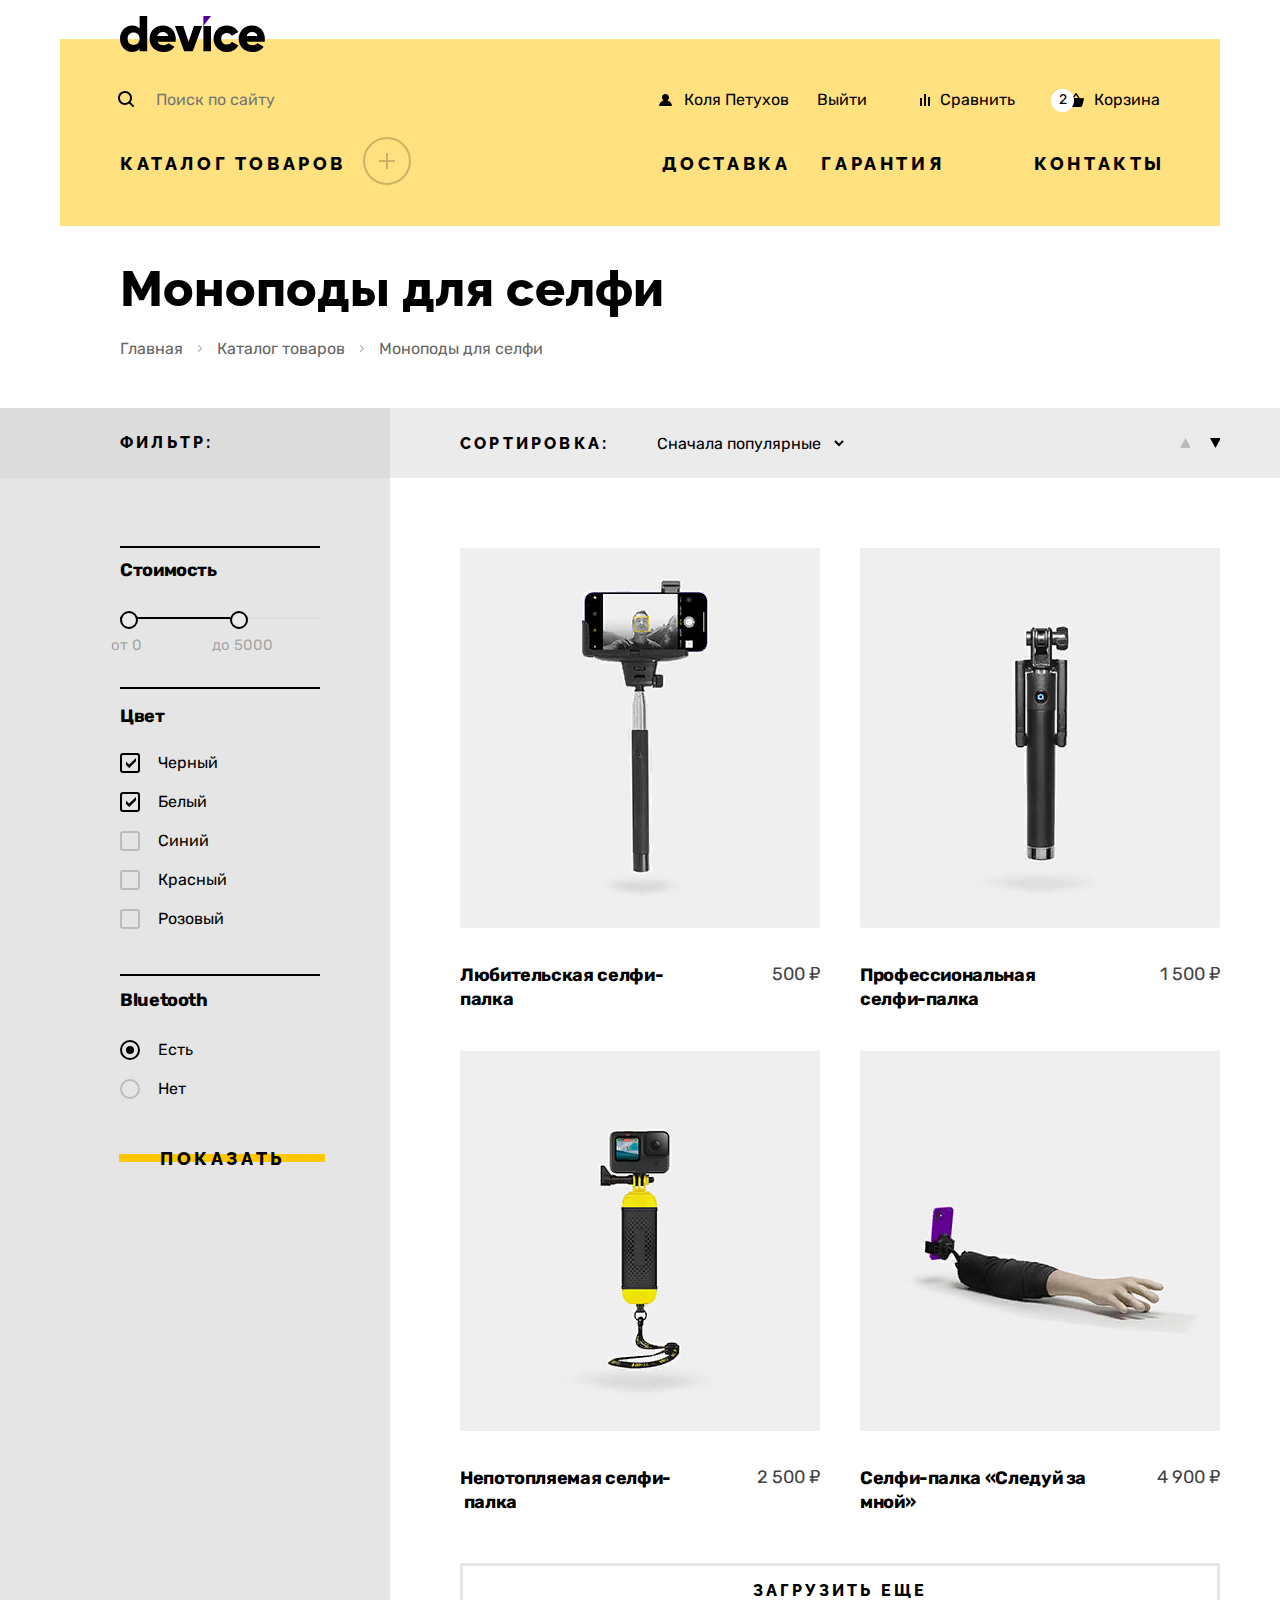
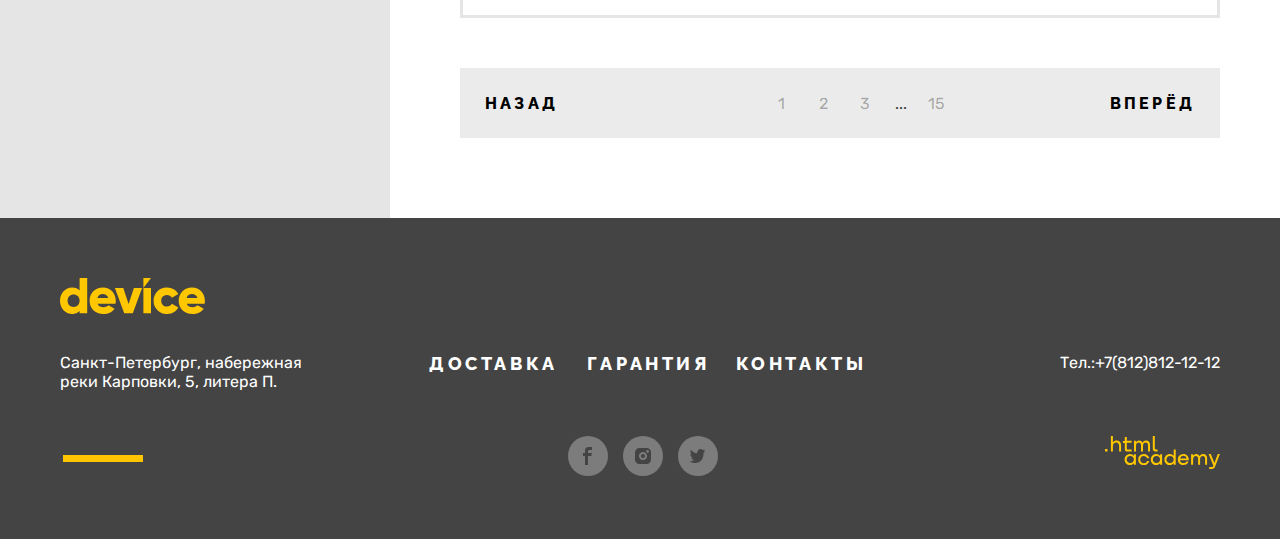
==== commit 44d96b7c: "правки" ====
--- a/catalog.html
+++ b/catalog.html
@@ -35,8 +35,54 @@
             <li class="navigation-item-user">
               <a class="navigation-link compare-link-login" href="#">Сравнить</a>
             </li>
-            <li class="navigation-item-user">
+            <li class="navigation-item-user basket-li">
               <a class="navigation-link basket-link" href="#"><span class="basket-span">2</span>Корзина</a>
+              <div class="popover popover-basket">
+                <div class="popover-content">
+                  <ul class="baslet-items-list">
+                    <li class="basket-item">
+                      <a href="#" class="basket-item-link">
+                        <img
+                        src="img/basket-popup/product-1.jpg"
+                        width="41"
+                        height="43"
+                        class="basket-item-pic"
+                        alt="Любительская селфи-палка."
+                        />
+                        <span class="basket-item-title">Любительская <br>
+                          селфи-палка</span>
+                      </a>
+                      <button type="button" class="basket-item-delete-button button">
+                        <span class="visually-hidden">Удалить из корзины</span>
+                      </button>
+                    </li>
+                    <li class="basket-item">
+                      <a href="#" class="basket-item-link">
+                        <img
+                        src="img/basket-popup/product-2.jpg"
+                        width="41"
+                        height="43"
+                        class="basket-item-pic"
+                        alt="Профессиональна селфи-палка."
+                        />
+                        <span class="basket-item-title">Профессиональная <br>
+                          селфи-палка</span>
+                      </a>
+                      <button type="button" class="basket-item-delete-button button">
+                        <span class="visually-hidden">Удалить из корзины</span>
+                      </button>
+                    </li>
+                  </ul>
+
+                  <div class="popover-result">
+                    <span class="items-ammount">Товаров: 2</span>
+                    <span class="items-sum">Сумма: 2000&nbsp;₽</span>
+                  </div>
+                  <div class="open-basket-wrapper">
+                    <button type="button" class="open-basket-button">открыть корзину</button>
+                  </div>
+                  </div>
+              </div>
             </li>
           </ul>
         </div>
@@ -119,35 +165,38 @@
                     <div class="range">
                       <div class="range-scale">
                         <div class="range-bar" style="width: 110px">
-                          <button class="range-toggle toggle-min" type="button">
-                            <span class="visually-hidden"
-                              >Изменить минимальную цену.</span
-                            >
-                          </button>
-                          <button class="range-toggle toggle-max" type="button">
-                            <span class="visually-hidden"
-                              >Изменить максимальную цену.</span
-                            >
-                          </button>
-                        </div>
-                      </div>
-
-
-                      <div class="range-wrapper-inputs">
-                        <label class="catalog-filter-label label-min-price">от<input
-                            class="catalog-filter-input filter-input-min"
-                            type="number"
-                            value="0"
-                            name="min-price"
-                          />
-                        </label>
-                        <label class="catalog-filter-label">до<input
-                            class="catalog-filter-input filter-input-max"
-                            type="number"
-                            value="5000"
-                            name="max-price"
-                          />
-                        </label>
+                          <div class="range-toggle-wrapper">
+                            <label for="filter-input-min" class="visually-hidden">
+                              Изменить минимальную цену.
+                            </label>
+                            <input
+                              class="catalog-filter-input filter-input-min visually-hidden"
+                              type="number"
+                              value="0"
+                              name="filter-input-min"
+                              id="filter-input-min"/>
+
+                              <button class="range-toggle toggle-min" type="button">
+                                <span class="range-toggle-btn toggle-min-btn"></span>
+                                <span class="range-toggle-span toggle-min-span">от 0</span>
+                              </button>
+                            </div>
+
+                            <div class="range-toggle-wrapper">
+                              <label for="filter-input-max" class="visually-hidden">
+                                Изменить максимальную цену.
+                              </label>
+                              <input
+                                class="catalog-filter-input filter-input-min visually-hidden"
+                                type="number"
+                                value="5000"
+                                name="filter-input-max"
+                                id="filter-input-max"/>
+                              <button class="range-toggle toggle-max" type="button">
+                                <span class="range-toggle-btn toggle-max-btn"></span>
+                                <span class="range-toggle-span toggle-max-span">до 5000</span>
+                              </button>
+                            </div>
                       </div>
                     </div>
                   </fieldset>
@@ -156,11 +205,12 @@
                     <legend class="catalog-filter-title color-group-title">Цвет</legend>
                     <ul class="catalog-filter-list">
                       <li class="catalog-filter-item">
-                        <label class="control catalog-filter-color">
+                        <label for="catalog-filter-color-black" class="control catalog-filter-color">
                           <input
                             class="visually-hidden control-input"
                             type="checkbox"
                             name="black"
+                            id="catalog-filter-color-black"
                             checked
                           />
                           <span class="control-mark"></span>
@@ -169,11 +219,12 @@
                       </li>
 
                       <li class="catalog-filter-item">
-                        <label class="catalog-filter-color">
+                        <label for="catalog-filter-color-white" class="catalog-filter-color">
                           <input
                             class="visually-hidden control-input"
                             type="checkbox"
                             name="white"
+                            id="catalog-filter-color-white"
                             checked
                           />
                           <span class="control-mark"></span>
@@ -182,11 +233,12 @@
                       </li>
 
                       <li class="catalog-filter-item">
-                        <label class="catalog-filter-color">
+                        <label for="catalog-filter-color-blue" class="catalog-filter-color">
                           <input
                             class="visually-hidden control-input"
                             type="checkbox"
                             name="blue"
+                            id="catalog-filter-color-blue"
                           />
                           <span class="control-mark"></span>
                           <span class="control-label">Синий</span>
@@ -194,11 +246,12 @@
                       </li>
 
                       <li class="catalog-filter-item">
-                        <label class="catalog-filter-color">
+                        <label for="catalog-filter-color-red" class="catalog-filter-color">
                           <input
                             class="visually-hidden control-input"
                             type="checkbox"
                             name="red"
+                            id="catalog-filter-color-red"
                           />
                           <span class="control-mark"></span>
                           <span class="control-label">Красный</span>
@@ -206,11 +259,12 @@
                       </li>
 
                       <li class="catalog-filter-item">
-                        <label class="catalog-filter-color">
+                        <label for="catalog-filter-color-pink" class="catalog-filter-color">
                           <input
                             class="visually-hidden control-input"
                             type="checkbox"
                             name="pink"
+                            id="catalog-filter-color-pink"
                           />
                           <span class="control-mark"></span>
                           <span class="control-label">Розовый</span>
@@ -223,11 +277,12 @@
                     <legend class="catalog-filter-title bluetooth-group-title">Bluetooth</legend>
                     <ul class="catalog-filter-list">
                       <li class="catalog-filter-item">
-                        <label class="control">
+                        <label for="input-bluetooth-yes" class="control">
                           <input
                             class="visually-hidden control-input"
                             type="radio"
                             name="bluetooth"
+                            id="input-bluetooth-yes"
                             value="yes"
                             checked
                           />
@@ -237,11 +292,12 @@
                       </li>
 
                       <li class="catalog-filter-item">
-                        <label class="control">
+                        <label for="input-bluetooth-no" class="control">
                           <input
                             class="visually-hidden control-input"
                             type="radio"
                             name="bluetooth"
+                            id="input-bluetooth-no"
                             value="no"
 
                           />
--- a/css/styles.css
+++ b/css/styles.css
@@ -340,6 +340,7 @@
   display: flex;
   justify-content: space-between;
   padding: 20px;
+  border-bottom: 1px solid rgba(255, 255, 255, 0.1);
 
 }
 
@@ -353,6 +354,10 @@
 
 .basket-item-pic {
   margin-right: 20px;
+}
+
+.basket-item-title {
+  padding-right: 10px;
 }
 
 .basket-item-link:hover {
@@ -607,7 +612,7 @@
 
 .slider {
   margin-top: -40px;
-  margin-bottom: 72px;
+  margin-bottom: 62px;
   counter-reset: number 0;
 
 }
@@ -636,6 +641,87 @@
   font-size: 180px;
   line-height: 30px;
   color: #ffffff;
+}
+
+.slider-pic {
+  position: relative;
+}
+
+.slider-prev {
+  position: absolute;
+  display: block;
+  top: 43%;
+  left: 9px;
+  padding: 10px;
+  border: 2px solid transparent;
+  border-radius: 6px;
+  background-image: url("../img/slider/slider-prev.svg");
+  background-color: transparent;
+  background-position: center;
+  width: 40px;
+  height: 80px;
+  background-repeat: no-repeat;
+}
+
+.slider3-prev {
+  position: absolute;
+  display: block;
+  top: 54%;
+  left: 9px;
+  padding: 10px;
+  border: 2px solid transparent;
+  border-radius: 6px;
+  background-image: url("../img/slider/slider-prev.svg");
+  background-color: transparent;
+  background-position: center;
+  width: 40px;
+  height: 80px;
+  background-repeat: no-repeat;
+
+}
+
+.slider-next {
+  position: absolute;
+  display: block;
+  top: 43%;
+  right: 8px;
+  padding: 10px;
+  border: 2px solid transparent;
+  border-radius: 6px;
+  background-image: url("../img/slider/slider-next.svg");
+  background-color: transparent;
+  width: 40px;
+  height: 80px;
+  background-repeat: no-repeat;
+  background-position: center;
+}
+
+.slider3-next {
+  position: absolute;
+  display: block;
+  top: 54%;
+  right: 8px;
+  padding: 10px;
+  border: 2px solid transparent;
+  border-radius: 6px;
+  background-image: url("../img/slider/slider-next.svg");
+  background-color: transparent;
+  width: 40px;
+  height: 80px;
+  background-repeat: no-repeat;
+  background-position: center;
+}
+
+.slider-button:hover {
+  opacity: 0.6;
+}
+
+.slider-button:focus-visible {
+  border: 2px solid #af4fff;
+}
+
+.slider-button:active {
+  opacity: 0.3;
 }
 
 .slider-content {
@@ -791,83 +877,8 @@
   padding-right: 75px;
 }
 
-.slider-prev {
-  position: absolute;
-  top: 43%;
-  left: -106%;
-  padding: 10px;
-  border: 2px solid transparent;
-  border-radius: 6px;
-  background-image: url("../img/slider/slider-prev.svg");
-  background-color: transparent;
-  background-position: center;
-  width: 40px;
-  height: 80px;
-  background-repeat: no-repeat;
-  border: 0;
-
-
-}
-
-.slider3-prev {
-  position: absolute;
-  top: 54%;
-  left: -106%;
-  padding: 10px;
-  border: 2px solid transparent;
-  border-radius: 6px;
-  background-image: url("../img/slider/slider-prev.svg");
-  background-color: transparent;
-  background-position: center;
-  width: 40px;
-  height: 80px;
-  background-repeat: no-repeat;
-  border: 0;
-}
-
-.slider-next {
-  position: absolute;
-  top: 43%;
-  left: -16%;
-  padding: 10px;
-  border: 2px solid transparent;
-  border-radius: 6px;
-  background-image: url("../img/slider/slider-next.svg");
-  background-color: transparent;
-  width: 40px;
-  height: 80px;
-  background-repeat: no-repeat;
-  background-position: center;
-
-
-}
-
-.slider3-next {
-  position: absolute;
-  top: 54%;
-  left: -16%;
-  padding: 10px;
-  border: 2px solid transparent;
-  border-radius: 6px;
-  background-image: url("../img/slider/slider-next.svg");
-  background-color: transparent;
-  width: 40px;
-  height: 80px;
-  background-repeat: no-repeat;
-  background-position: center;
-}
-
-.slider-button:hover {
-  opacity: 0.6;
-}
-
-.slider-button:focus-visible {
-  border: 2px solid #af4fff;
-}
-
-.slider-button:active {
-  opacity: 0.3;
-}
+
+
 
 .navigation-catalogue {
   margin-bottom: 70px;
@@ -1855,8 +1866,8 @@
 .catalog-content-wrapper {
   grid-column: 2;
   display: flex;
-  width: 1160px;
-  max-width: 100%;
+  width: 100%;
+  max-width: 1160px;
 }
 
 .filter-container {
@@ -1910,7 +1921,7 @@
 
 .price-group {
   position: relative;
-  margin-bottom: 40px;
+  margin-bottom: 60px;
 }
 
 .price-group::before {
@@ -1942,21 +1953,53 @@
 .range-toggle {
   position: absolute;
   display: block;
+  height: 50px;
+  padding: 0;
+  background-color: transparent;
+  border: 0;
+}
+
+
+.range-toggle-btn {
+  display: block;
   width: 18px;
   height: 18px;
   padding: 0;
+  margin-bottom: 7px;
   box-sizing: border-box;
   border: 2px solid #000000;
   border-radius: 50%;
   background-color: #ebebeb;
 }
 
-.range-toggle:focus-visible {
+.range-toggle-span {
+  display: flex;
+  width: max-content;
+  margin-left: -30%;
+  font-family: "Rubik";
+  font-size: 15px;
+  font-weight: 400;
+  line-height: 18px;
+  color: rgba(0, 0, 0, 0.3);
+
+}
+
+.range-toggle:focus-visible .range-toggle-btn {
   border-color: #af4fff;
 }
 
-.range-toggle:active {
+.range-toggle:focus-visible .range-toggle-span {
+  color: rgba(175, 79, 255, 0.3);
+
+}
+
+.range-toggle:active .range-toggle-btn {
   background-color: #000000;
+}
+
+.range-toggle:active .range-toggle-span {
+  color: #000000;
+
 }
 
 .catalog-filter-input:focus-visible ~ .catalog-filter-label{
@@ -1964,12 +2007,12 @@
 }
 
 .toggle-min {
-  top: -8px;
+  top: -10px;
 
 }
 
 .toggle-max {
-  top: -8px;
+  top: -10px;
   left: 110px;
 }
 
@@ -2440,8 +2483,9 @@
 
 .pagination-list {
   display: flex;
-  width: 180px;
+  min-width: 180px;
   justify-content: space-between;
+  margin-left: 50px;
 }
 
 .button-pagination-show-more {
@@ -2491,14 +2535,13 @@
 
   font-size: 16px;
   line-height: 19px;
-  color: #444444;
   background-color: #ebebeb;
   text-decoration: none;
 }
 
 .pagination-number {
-  width: 30px;
-  height: 30px;
+  min-width: 25px;
+  color: rgba(0, 0, 0, 0.3);
   text-align: center;
 }
 
@@ -2525,10 +2568,11 @@
 }
 
 .modal-container-close {
-  display: none;
+  /* display: none; */
 }
 
 .modal-container {
+  overflow: scroll;
   position: fixed;
   z-index: 2;
   top: 0;
@@ -2647,7 +2691,7 @@
 
 }
 
-.name-error-comment, .email-comment {
+.modal-error-comment, .modal-ok-comment{
   padding-top: 5px;
 
   font-family: "Rubik";
@@ -2658,7 +2702,7 @@
 
 }
 
-.name-error-comment {
+.modal-error-comment {
   color: #ff3d3d;
 }
 
@@ -2816,11 +2860,16 @@
   background-color: #ebebeb;
 }
 
-.modal-field:focus-visible {
+.modal-field:placeholder-shown:focus-visible {
   outline: 5px solid #af4fff;
 }
 
-.modal-field:active {
+.modal-field:placeholder-shown:active {
+  outline: 3px solid #000000;
+  background-color: #ffffff;
+}
+
+.modal-field:not(:placeholder-shown) {
   outline: 3px solid #000000;
   background-color: #ffffff;
 }
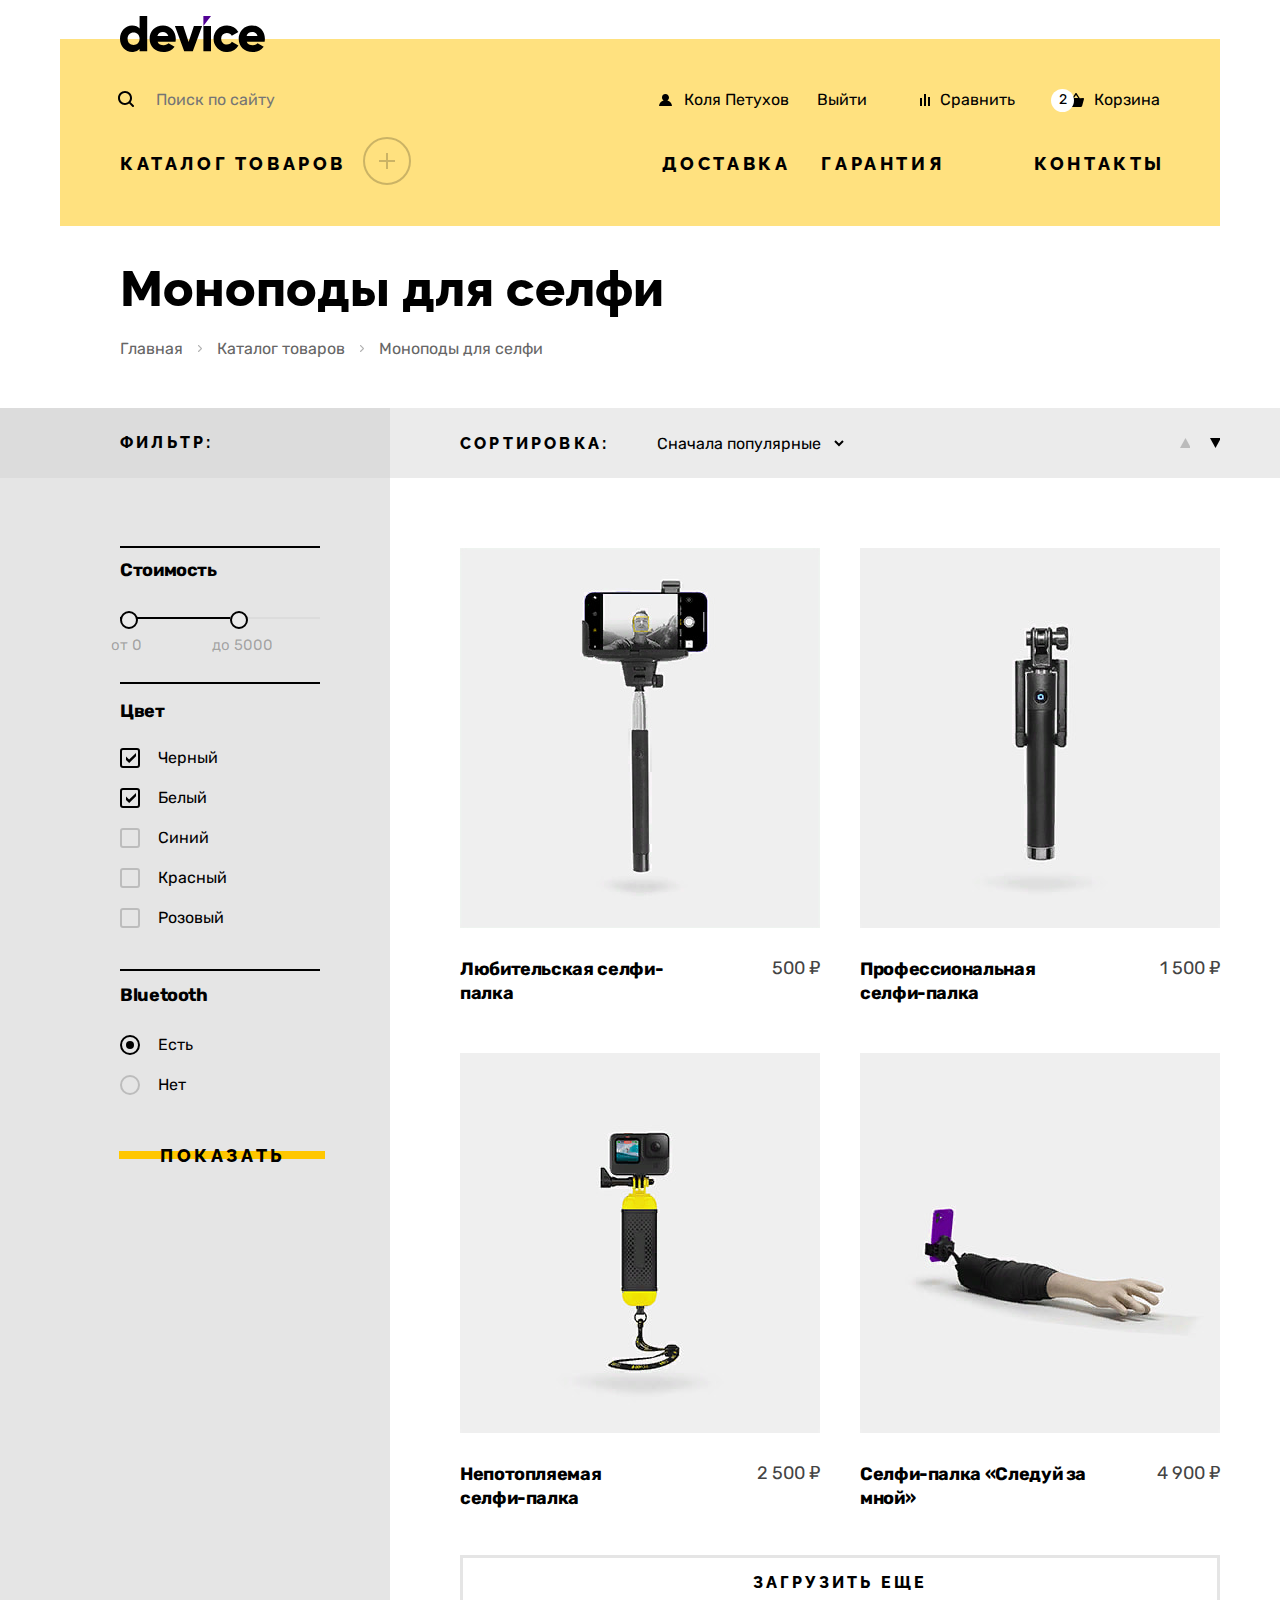
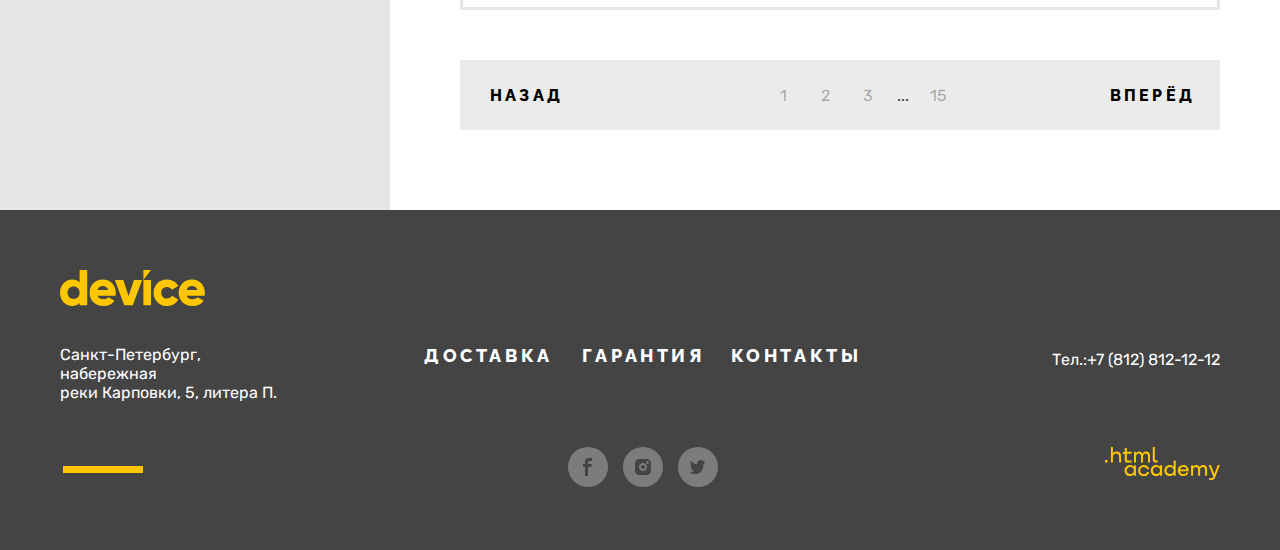
==== commit cd54b469: "Проверяем макет по критериям" ====
--- a/catalog.html
+++ b/catalog.html
@@ -3,26 +3,31 @@
   <head>
     <meta charset="utf-8" />
     <title>HTML Academy: Девайс</title>
-    <link rel="stylesheet" href="css/styles.css" type="text/css" />
+    <link rel="stylesheet" href="css/styles.css" type="text/css">
+    <link rel="icon" type="img/png" sizes="32x32" href="img/fav-ic.png">
   </head>
   <body>
     <header class="header-container content-container">
       <h1 class="visually-hidden">Интернет-магазин Девайс</h1>
-      <a href="index.html">
+      <a class="header-logo" href="index.html">
         <img
+          class="header-logo"
           src="img/logo_header.svg"
           width="145"
           height="36"
-          class="header-logo"
-          alt="логотип Девайс"
+          alt="логотип Девайс."
         />
       </a>
 
       <nav class="header-navigation">
+        <h2 class="visually-hidden">Навигация по сайту.</h2>
         <div class="navigation-user-wrapper">
-          <form action="https://echo.htmlacademy.ru/" method="get" class="header-search-form">
-            <input name="search"  class="input-header-search" placeholder="Поиск по сайту" type="search" />
-            <button type="submit" class="header-search-button">Найти</button>
+          <form class="header-search-form" action="https://echo.htmlacademy.ru/" method="get">
+            <input class="input-header-search"
+            name="search"
+            placeholder="Поиск по сайту"
+            type="search" />
+            <button class="header-search-button" type="submit">Найти</button>
           </form>
 
           <ul class="navigation-list-navigation-user">
@@ -39,36 +44,36 @@
               <a class="navigation-link basket-link" href="#"><span class="basket-span">2</span>Корзина</a>
               <div class="popover popover-basket">
                 <div class="popover-content">
-                  <ul class="baslet-items-list">
+                  <ul class="baset-items-list">
                     <li class="basket-item">
-                      <a href="#" class="basket-item-link">
+                      <a class="basket-item-link" href="#">
                         <img
+                        class="basket-item-pic"
                         src="img/basket-popup/product-1.jpg"
                         width="41"
                         height="43"
-                        class="basket-item-pic"
                         alt="Любительская селфи-палка."
                         />
                         <span class="basket-item-title">Любительская <br>
                           селфи-палка</span>
                       </a>
-                      <button type="button" class="basket-item-delete-button button">
+                      <button class="basket-item-delete-button button" type="button">
                         <span class="visually-hidden">Удалить из корзины</span>
                       </button>
                     </li>
                     <li class="basket-item">
-                      <a href="#" class="basket-item-link">
+                      <a class="basket-item-link" href="#">
                         <img
+                        class="basket-item-pic"
                         src="img/basket-popup/product-2.jpg"
                         width="41"
                         height="43"
-                        class="basket-item-pic"
                         alt="Профессиональна селфи-палка."
                         />
                         <span class="basket-item-title">Профессиональная <br>
                           селфи-палка</span>
                       </a>
-                      <button type="button" class="basket-item-delete-button button">
+                      <button class="basket-item-delete-button button" type="button">
                         <span class="visually-hidden">Удалить из корзины</span>
                       </button>
                     </li>
@@ -79,9 +84,9 @@
                     <span class="items-sum">Сумма: 2000&nbsp;₽</span>
                   </div>
                   <div class="open-basket-wrapper">
-                    <button type="button" class="open-basket-button">открыть корзину</button>
+                    <button class="open-basket-button" type="button">открыть корзину</button>
                   </div>
-                  </div>
+                </div>
               </div>
             </li>
           </ul>
@@ -164,9 +169,9 @@
 
                     <div class="range">
                       <div class="range-scale">
-                        <div class="range-bar" style="width: 110px">
+                        <div class="range-bar">
                           <div class="range-toggle-wrapper">
-                            <label for="filter-input-min" class="visually-hidden">
+                            <label class="visually-hidden" for="filter-input-min">
                               Изменить минимальную цену.
                             </label>
                             <input
@@ -180,23 +185,24 @@
                                 <span class="range-toggle-btn toggle-min-btn"></span>
                                 <span class="range-toggle-span toggle-min-span">от 0</span>
                               </button>
-                            </div>
-
-                            <div class="range-toggle-wrapper">
-                              <label for="filter-input-max" class="visually-hidden">
-                                Изменить максимальную цену.
-                              </label>
-                              <input
-                                class="catalog-filter-input filter-input-min visually-hidden"
-                                type="number"
-                                value="5000"
-                                name="filter-input-max"
-                                id="filter-input-max"/>
-                              <button class="range-toggle toggle-max" type="button">
-                                <span class="range-toggle-btn toggle-max-btn"></span>
-                                <span class="range-toggle-span toggle-max-span">до 5000</span>
-                              </button>
-                            </div>
+                          </div>
+
+                          <div class="range-toggle-wrapper">
+                            <label class="visually-hidden" for="filter-input-max">
+                              Изменить максимальную цену.
+                            </label>
+                            <input
+                              class="catalog-filter-input filter-input-min visually-hidden"
+                              type="number"
+                              value="5000"
+                              name="filter-input-max"
+                              id="filter-input-max"/>
+                            <button class="range-toggle toggle-max" type="button">
+                              <span class="range-toggle-btn toggle-max-btn"></span>
+                              <span class="range-toggle-span toggle-max-span">до 5000</span>
+                            </button>
+                          </div>
+                        </div>
                       </div>
                     </div>
                   </fieldset>
@@ -205,12 +211,12 @@
                     <legend class="catalog-filter-title color-group-title">Цвет</legend>
                     <ul class="catalog-filter-list">
                       <li class="catalog-filter-item">
-                        <label for="catalog-filter-color-black" class="control catalog-filter-color">
+                        <label class="control catalog-filter-color" for="color-black">
                           <input
                             class="visually-hidden control-input"
                             type="checkbox"
                             name="black"
-                            id="catalog-filter-color-black"
+                            id="color-black"
                             checked
                           />
                           <span class="control-mark"></span>
@@ -219,12 +225,12 @@
                       </li>
 
                       <li class="catalog-filter-item">
-                        <label for="catalog-filter-color-white" class="catalog-filter-color">
+                        <label class="catalog-filter-color" for="color-white">
                           <input
                             class="visually-hidden control-input"
                             type="checkbox"
                             name="white"
-                            id="catalog-filter-color-white"
+                            id="color-white"
                             checked
                           />
                           <span class="control-mark"></span>
@@ -233,12 +239,12 @@
                       </li>
 
                       <li class="catalog-filter-item">
-                        <label for="catalog-filter-color-blue" class="catalog-filter-color">
+                        <label class="catalog-filter-color" for="color-blue">
                           <input
                             class="visually-hidden control-input"
                             type="checkbox"
                             name="blue"
-                            id="catalog-filter-color-blue"
+                            id="color-blue"
                           />
                           <span class="control-mark"></span>
                           <span class="control-label">Синий</span>
@@ -246,12 +252,12 @@
                       </li>
 
                       <li class="catalog-filter-item">
-                        <label for="catalog-filter-color-red" class="catalog-filter-color">
+                        <label class="catalog-filter-color" for="color-red">
                           <input
                             class="visually-hidden control-input"
                             type="checkbox"
                             name="red"
-                            id="catalog-filter-color-red"
+                            id="color-red"
                           />
                           <span class="control-mark"></span>
                           <span class="control-label">Красный</span>
@@ -259,12 +265,12 @@
                       </li>
 
                       <li class="catalog-filter-item">
-                        <label for="catalog-filter-color-pink" class="catalog-filter-color">
+                        <label class="catalog-filter-color" for="color-pink">
                           <input
                             class="visually-hidden control-input"
                             type="checkbox"
                             name="pink"
-                            id="catalog-filter-color-pink"
+                            id="color-pink"
                           />
                           <span class="control-mark"></span>
                           <span class="control-label">Розовый</span>
@@ -277,7 +283,7 @@
                     <legend class="catalog-filter-title bluetooth-group-title">Bluetooth</legend>
                     <ul class="catalog-filter-list">
                       <li class="catalog-filter-item">
-                        <label for="input-bluetooth-yes" class="control">
+                        <label class="control" for="input-bluetooth-yes">
                           <input
                             class="visually-hidden control-input"
                             type="radio"
@@ -292,7 +298,7 @@
                       </li>
 
                       <li class="catalog-filter-item">
-                        <label for="input-bluetooth-no" class="control">
+                        <label  class="control" for="input-bluetooth-no">
                           <input
                             class="visually-hidden control-input"
                             type="radio"
@@ -315,8 +321,8 @@
 
             <div class="catalog-wrapper-right">
               <div class="sorting-wrapper">
-                <form class="sorting-type">
-                  <label for="sorting" class="sorting">сортировка:</label>
+                <form class="sorting-type" method="get">
+                  <label class="sorting" for="sorting">сортировка:</label>
                   <select class="select-control" id="sorting" name="sorting">
                     <option value="popular">Сначала популярные</option>
                     <option value="cheap">Сначала дешевые</option>
@@ -337,7 +343,7 @@
                       <img
                         class="product-card-image"
                         src="img/product_cards/unprof_monopod.jpg"
-                        alt="Любительская селфи-палка"
+                        alt="Любительская селфи-палка."
                       />
                       <div class="product-card-info">
                         <p class="product-card-title">Любительская селфи-палка</p>
@@ -352,7 +358,7 @@
                       <img
                         class="product-card-image"
                         src="img/product_cards/prof_monopod.jpg"
-                        alt="Профессиональная селфи-палка"
+                        alt="Профессиональная селфи-палка."
                       />
                       <div class="product-card-info">
                         <p class="product-card-title">Профессиональная селфи-палка</p>
@@ -368,10 +374,11 @@
                       <img
                         class="product-card-image"
                         src="img/product_cards/waterproof_monopod.jpg"
-                        alt="Непотопляемая селфи-палка"
+                        alt="Непотопляемая селфи-палка."
                       />
                       <div class="product-card-info">
-                        <p class="product-card-title">Непотопляемая селфи-&nbsp;палка</p>
+                        <p class="product-card-title">Непотопляемая <br>
+                          селфи-палка</p>
 
                         <p class="product-card-price">2&nbsp;500&nbsp;₽</p>
                       </div>
@@ -384,7 +391,7 @@
                       <img
                         class="product-card-image"
                         src="img/product_cards/follow_me_monopod.jpg"
-                        alt="Селфи-палка Следуй за мной"
+                        alt="Селфи-палка Следуй за мной."
                       />
                       <div class="product-card-info">
                         <p class="product-card-title">Селфи-палка «Следуй за мной»</p>
@@ -422,7 +429,7 @@
                     </li>
                   </ul>
 
-                  <a href="#" class="pagination-link pagination-next-link">вперёд</a>
+                  <a class="pagination-link pagination-next-link" href="#">вперёд</a>
                 </div>
               </div>
             </div>
@@ -434,13 +441,13 @@
     <footer class="page-footer">
       <div class="content-container">
         <div class="footer-logo-wrapper">
-          <a href="index.html">
+          <a class="footer-logo" href="index.html">
             <img
               src="img/logo_footer.svg"
               width="145"
               height="36"
               class="footer-logo"
-              alt="логотип Девайс"
+              alt="логотип Девайс."
             />
           </a>
         </div>
@@ -465,28 +472,30 @@
               </li>
             </ul>
           </nav>
-          <p class="phone-number" href="tel:88128121212">Тел.:+7(812)812-12-12</p>
+          <a class="footer-phone" href="tel:88128121212">Тел.:+7 (812) 812-12-12</a>
         </div>
 
         <div class="socials-htmlacademy-wrapper">
+          <h2 class="visually-hidden">Мы в социальных сетях.</h2>
           <ul class="footer-social-list">
             <li class="footer-social-item">
               <a class="footer-social-link facebook" href="https://www.facebook.com/htmlacademy"></a>
-              <span class="visually-hidden">Facebook</span>
+              <span class="visually-hidden">Facebook.</span>
             </li>
             <li class="footer-social-item">
               <a class="footer-social-link instagram" href="https://www.instagram.com/htmlacademy/"></a>
-              <span class="visually-hidden">Instagram</span>
+              <span class="visually-hidden">Instagram.</span>
             </li>
             <li class="footer-social-item">
               <a class="footer-social-link twitter" href="https://twitter.com/htmlacademy_ru"></a>
-              <span class="visually-hidden">twitter</span>
+              <span class="visually-hidden">twitter.</span>
             </li>
           </ul>
 
           <p class="footer-hmltacademy">
-            <a href="https://htmlacademy.ru/" class="footer-academy-link">
+            <a class="footer-academy-link" href="https://htmlacademy.ru/">
             </a>
+            <span class="visually-hidden">Переход на сайт HTML Academy.</span>
           </p>
         </div>
       </div>
--- a/css/styles.css
+++ b/css/styles.css
@@ -59,58 +59,28 @@
   overflow: hidden;
 }
 
-h1,
-h2,
-h3,
-p {
-  margin-top: 0px;
-  margin-bottom: 0px;
-}
-
-ul {
-  margin-top: 0px;
-  margin-bottom: 0px;
-  padding-inline-start: 0px;
-  list-style-type: none;
-}
-
-ol {
-  display: flex;
-  margin-top: 0px;
-  margin-bottom: 0px;
-  padding-inline-start: 0px;
-  list-style-type: none;
-
-}
-
-fieldset {
-  border: 0;
-  margin: 0px;
-  padding: 0px;
-}
-
-legend {
-  padding: 0px;
-}
 
 .content-container {
   width: 1160px;
   min-width: 1160px;
   margin-left: auto;
   margin-right: auto;
-  padding-left: 0px;
-}
-
-input:focus-visible, button:focus-visible, a:focus-visible {
-  outline: none;
-}
-
-a, input, button {
-  cursor: pointer;
+  padding-left: 0;
 }
 
 
 /*  header  */
+
+.header-logo:focus-visible {
+  outline: 5px solid #af4fff;
+  outline-offset: 5px;
+}
+
+.header-navigation ul {
+  margin-top: 0;
+  margin-bottom: 0;
+  list-style-type: none;
+}
 
 .header-container {
   background: linear-gradient(to bottom, #ffffff 39px, #ffe17f 39px);
@@ -130,7 +100,7 @@
 }
 
 .header.logo {
-  display:inline-block;
+  display: inline-block;
   margin-bottom: -8px;
 }
 
@@ -142,16 +112,19 @@
   width: 356px;
   height: 40px;
   margin-left: -16px;
+  padding: 10px 10px 10px 50px;
   box-sizing: border-box;
+
   background: url("../img/nav_header/search.svg") no-repeat 12px 10px;
   background-color: transparent;
-  padding: 10px 10px 10px 50px;
   border: 2px solid transparent;
   border-top-left-radius: 20px;
   border-bottom-left-radius: 20px;
+
   font-family: "Rubik";
   font-weight: 400;
   font-size: 16px;
+  cursor: pointer;
 }
 
 
@@ -168,13 +141,14 @@
   border: 2px solid #000000;
   border-top-right-radius: 20px;
   border-bottom-right-radius: 20px;
-
+  cursor: pointer;
 }
 
 
 .input-header-search:placeholder-shown:focus-visible {
   border: 2px solid #af4fff;
   border-radius: 20px;
+  outline: none;
 }
 
 
@@ -183,11 +157,13 @@
   border-top-left-radius: 20px;
   border-bottom-left-radius: 20px;
   border-right: transparent;
+  outline: none;
 }
 
 .input-header-search:not(:placeholder-shown) + .header-search-button {
   display: inline-block;
   text-align: center;
+  outline: none;
 }
 
 
@@ -198,6 +174,7 @@
 
 .header-search-button:focus-visible {
   border-color: #af4fff;
+  outline: none;
 }
 
 .header-search-button:active {
@@ -208,10 +185,10 @@
 
 .navigation-list-navigation-user {
   display: flex;
+  flex-wrap: wrap;
   width: 500px;
   justify-content: space-between;
   align-items: center;
-
 }
 
 
@@ -228,6 +205,7 @@
   line-height: 18px;
   color: #000000;
   text-decoration: none;
+  cursor: pointer;
 }
 
 
@@ -238,8 +216,9 @@
 .navigation-link:focus-visible {
   padding: 10px 20px;
   box-sizing: border-box;
-  border: 2px solid #AF4FFF;
+  border: 2px solid #af4fff;
   border-radius: 20px;
+  outline: none;
 }
 
 .navigation-link:active {
@@ -261,8 +240,7 @@
 
 
 .compare-link {
-  margin-right: -133px;
-  margin-left: auto;
+  margin-left: 133px;
 }
 
 .compare-link::before {
@@ -298,7 +276,7 @@
   padding-top: 2px;
   width: 23px;
   height: 21px;
-  background-color: white;
+  background-color: #ffffff;
   border-radius: 50%;
   text-align: center;
 
@@ -320,7 +298,7 @@
   font-size: 16px;
   line-height: 20px;
   background-color: #000000;
-  box-shadow: 0px 10px 0px 0px rgba(0, 0, 0, 0.1);
+  box-shadow: 0 10px 0 0 rgba(0, 0, 0, 0.1);
 }
 
 .popover::before {
@@ -333,7 +311,10 @@
   background-color: transparent;
   background-image: url("../img/basket-popup/popup-tail.svg");
   background-repeat: no-repeat;
-
+}
+
+.basket-items-list {
+  padding: 0;
 }
 
 .basket-item {
@@ -341,7 +322,6 @@
   justify-content: space-between;
   padding: 20px;
   border-bottom: 1px solid rgba(255, 255, 255, 0.1);
-
 }
 
 .basket-item-link {
@@ -350,6 +330,7 @@
   color: #ffffff;
   font-size: 16px;
   line-height: 20px;
+  cursor: pointer;
 }
 
 .basket-item-pic {
@@ -364,12 +345,17 @@
   opacity: 0.6;
 }
 
+.basket-item-link:focus-visible {
+  outline: none;
+}
+
 .basket-item-link:focus-visible .basket-item-pic {
   outline: 5px solid #af4fff;
 }
 
 .basket-item-link:focus-visible .basket-item-title {
   color: #af4fff;
+  outline: none;
 }
 
 .basket-item-link:active {
@@ -387,6 +373,7 @@
   background: url("../img/basket-popup/delete-item.svg") no-repeat;
   background-color: transparent;
   background-position: center;
+  cursor: pointer;
 }
 
 .basket-item-delete-button:hover {
@@ -395,7 +382,6 @@
 
 .basket-item-delete-button:focus-visible {
   outline: 2px solid #af4fff;
-
 }
 
 .basket-item-delete-button:active {
@@ -412,7 +398,8 @@
   background-color: #1a1a1a;
 }
 
-.items-ammount, .items-sum {
+.items-ammount,
+.items-sum {
   padding: 0 20px;
 }
 
@@ -434,8 +421,8 @@
   line-height: 21px;
   text-transform: uppercase;
   letter-spacing: 0.2em;
-}
-
+  cursor: pointer;
+}
 
 
 .open-basket-button:hover {
@@ -448,12 +435,13 @@
 
 .open-basket-button:active {
   background-color: #ffe17f;
-  color:rgba(0, 0, 0, 0.3)
+  color: rgba(0, 0, 0, 0.3);
 }
 
 .navigation-list {
   display: flex;
-  padding-left: 0px;
+  flex-wrap: wrap;
+  padding-left: 0;
   justify-content: space-between;
 }
 
@@ -471,6 +459,7 @@
   letter-spacing: 0.2em;
   color: #000000;
   text-decoration: none;
+  cursor: pointer;
 }
 
 .header-catalogue-li {
@@ -501,7 +490,6 @@
 }
 
 
-
 .header-catalogue-li:hover .dropdown-catalog {
   display: grid;
 }
@@ -531,17 +519,22 @@
   margin-right: -25px;
 }
 
-.shipping-link:hover, .warranty-link:hover, .contacts-link:hover {
+.shipping-link:hover,
+.warranty-link:hover,
+.contacts-link:hover {
   color: #000000;
   text-decoration: underline;
   text-underline-offset: 8px;
 }
 
 .user-navigation-link:focus-visible {
-  border: 2px solid #AF4FFF;
-}
-
-.shipping-link:active, .warranty-link:active, .contacts-link:active {
+  border: 2px solid #af4fff;
+  outline: none;
+}
+
+.shipping-link:active,
+.warranty-link:active,
+.contacts-link:active {
 
   text-decoration: underline;
   text-underline-offset: 8px;
@@ -549,28 +542,27 @@
 }
 
 .dropdown-catalog {
-display: none;
-
-position: absolute;
-width: 1100px;
-left: -40px;
-z-index: 1;
-padding-left: 59px;
-padding-top: 35px;
-padding-bottom: 56px;
-grid-template-rows: repeat(3, auto);
-grid-template-columns: repeat(auto-fit, minmax(0, max-content));
-grid-auto-flow: column;
-gap: 20px 45px;
-
-background-color: #ffe17f;
-}
-
+  display: none;
+
+  position: absolute;
+  width: 1100px;
+  left: -40px;
+  z-index: 1;
+  padding-left: 59px;
+  padding-top: 35px;
+  padding-bottom: 56px;
+  grid-template-rows: repeat(3, auto);
+  grid-template-columns: repeat(auto-fit, minmax(0, max-content));
+  grid-auto-flow: column;
+  gap: 20px 45px;
+
+  background-color: #ffe17f;
+}
 
 
 .copters-link {
-grid-column: 3;
-padding-left: 15px;
+  grid-column: 3;
+  padding-left: 15px;
 }
 
 
@@ -586,8 +578,8 @@
   line-height: 18px;
   color: #000000;
 
-
   text-decoration: none;
+  cursor: pointer;
 }
 
 .dropdown-catalog-link:hover {
@@ -614,7 +606,6 @@
   margin-top: -40px;
   margin-bottom: 62px;
   counter-reset: number 0;
-
 }
 
 .slider-item {
@@ -624,7 +615,8 @@
   counter-increment: number;
 }
 
-.slider-item2, .slider-item3 {
+.slider-item2,
+.slider-item3 {
   display: none;
 }
 
@@ -645,6 +637,10 @@
 
 .slider-pic {
   position: relative;
+}
+
+.slider-button {
+  cursor: pointer;
 }
 
 .slider-prev {
@@ -677,7 +673,6 @@
   width: 40px;
   height: 80px;
   background-repeat: no-repeat;
-
 }
 
 .slider-next {
@@ -718,6 +713,7 @@
 
 .slider-button:focus-visible {
   border: 2px solid #af4fff;
+  outline: none;
 }
 
 .slider-button:active {
@@ -733,6 +729,7 @@
 }
 
 .slider-slogan {
+  margin-top: 0;
   margin-bottom: 30px;
 
   font-family: "Raleway";
@@ -743,6 +740,7 @@
 }
 
 .slider-item-text {
+  margin-top: 0;
   margin-bottom: 50px;
 }
 
@@ -765,6 +763,10 @@
 
 .slider-pagination {
   padding-top: 5px;
+  display: flex;
+  margin-top: 0;
+  margin-bottom: 0;
+  list-style-type: none;
 }
 
 .slider-pagination-button {
@@ -775,6 +777,7 @@
   border: 2px solid #000000;
   border-radius: 50%;
   background-color: transparent;
+  cursor: pointer;
 }
 
 .slider-pagination-button:hover {
@@ -783,6 +786,7 @@
 
 .slider-pagination-button:focus-visible {
   border: 2px solid #af4fff;
+  outline: none;
 }
 
 
@@ -806,7 +810,7 @@
 }
 
 .slider-pagination-item:last-child {
-  margin-right: 0px;
+  margin-right: 0;
 }
 
 .slider-more::before {
@@ -824,15 +828,20 @@
   transform: scaleY(6);
 }
 
+.slider-more:focus-visible {
+  outline: none;
+}
+
 .slider-more:focus-visible::before {
   background-color: #af4fff;
+  outline: none;
 }
 
 .slider-more:active {
   color: rgba(0, 0, 0, 0.3);
 }
 
-.slider-more:active:before {
+.slider-more:active::before {
   transform: scaleY(6);
 }
 
@@ -845,17 +854,18 @@
   letter-spacing: 0.2em;
   color: #000000;
   text-decoration: none;
+  cursor: pointer;
 }
 
 
 .slider-table tbody {
-  margin:0;
-  padding:0;
-  background:none;
-  border:none;
-  border-collapse:collapse;
-  border-spacing:0;
-  background-image:none;
+  margin: 0;
+  padding: 0;
+  background: none;
+  border: none;
+  border-collapse: collapse;
+  border-spacing: 0;
+  background-image: none;
 }
 
 .slider th {
@@ -867,7 +877,7 @@
 }
 
 .slider td {
-  padding: 0px 55px 10px 0px;
+  padding: 0 55px 10px 0;
   font-size: 36px;
   color: #000000;
   text-align: left;
@@ -878,18 +888,29 @@
 }
 
 
-
-
 .navigation-catalogue {
-  margin-bottom: 70px;
-
+  margin-bottom: 130px;
 }
 
 .catalogue {
   display: flex;
-  justify-content: space-between;
-}
-
+  flex-wrap: wrap;
+
+  margin-top: 0;
+  margin-bottom: 0;
+  padding-inline-start: 0;
+  list-style-type: none;
+}
+
+.catalogue-menu-item {
+  margin-right: 39px;
+  margin-bottom: 20px;
+}
+
+.catalogue-menu-item:nth-child(6),
+.catalogue-menu-item:last-child {
+  margin-right: 0;
+}
 
 .catalogue-menu-link {
   position: relative;
@@ -902,6 +923,7 @@
   letter-spacing: -0.02em;
   color: #000000;
   text-decoration: none;
+  cursor: pointer;
 }
 
 .catalogue-menu-link::before {
@@ -922,7 +944,6 @@
   height: 160px;
   top: 1px;
   margin-bottom: 35px;
-
 }
 
 .catalogue-menu-link:hover::before {
@@ -931,6 +952,7 @@
 
 .catalogue-menu-link:focus-visible {
   color: #af4fff;
+  outline: none;
 }
 
 .catalogue-menu-link:focus-visible::before {
@@ -947,46 +969,45 @@
 
 .vr::after {
 
-  background-image: url(../img/catalog_menu/vr.svg);
+  background-image: url("../img/catalog_menu/vr.svg");
   background-repeat: no-repeat;
   background-position: center;
 }
 
 .monopods::after {
 
-  background-image: url(../img/catalog_menu/monopods.svg);
+  background-image: url("../img/catalog_menu/monopods.svg");
   background-repeat: no-repeat;
   background-position: bottom;
 }
 
-.cameras::after{
+.cameras::after {
   left: 5px;
-  background-image: url(../img/catalog_menu/action_cams.svg);
+  background-image: url("../img/catalog_menu/action_cams.svg");
   background-repeat: no-repeat;
   background-position: center;
 }
 
 .fitness-tracker::after {
   top: 3px;
-  background-image: url(../img/catalog_menu/fitness_trackers.svg);
+  background-image: url("../img/catalog_menu/fitness_trackers.svg");
   background-repeat: no-repeat;
   background-position: center;
 }
 
 .smart-watch::after {
 
-  background-image: url(../img/catalog_menu/smart_watch.svg);
+  background-image: url("../img/catalog_menu/smart_watch.svg");
   background-repeat: no-repeat;
   background-position: center;
 }
 
 .copters::after {
   top: 4px;
-  background-image: url(../img/catalog_menu/quadcopters.svg);
+  background-image: url("../img/catalog_menu/quadcopters.svg");
   background-repeat: no-repeat;
   background-position: center;
 }
-
 
 
 .tablist {
@@ -1002,8 +1023,7 @@
 .tablist-wrapper {
   width: 100%;
   min-width: 1160px;
-  height: 322px;
-  margin-top: 150px;
+  min-height: 318px;
   margin-bottom: 90px;
   background: linear-gradient(to top, #f0f0f0 290px, #ffffff 28px);
 }
@@ -1015,7 +1035,12 @@
 .tablist-menu {
   width: 280px;
   position: relative;
-  padding-top: 22px;
+  padding-top: 10px;
+
+  margin-top: 0;
+  margin-bottom: 0;
+  padding-inline-start: 0;
+  list-style-type: none;
 }
 
 .tablist-menu::after {
@@ -1036,6 +1061,7 @@
   margin-bottom: 45px;
   z-index: 1;
   text-align: center;
+  cursor: pointer;
 }
 
 
@@ -1052,64 +1078,30 @@
 }
 
 .tablist-link-active {
-  position: relative;
-  display: block;
-  width: 160px;
-  margin-bottom: 45px;
-  z-index: 1;
+  display: block;
+  width: 280px;
+  height: 40px;
+  box-sizing: border-box;
+  margin-bottom: 35px;
+  padding: 10px 120px 10px 0;
   text-align: center;
   color: #ffe17f;
-}
-
-.tablist-link-active::before {
-  content: "";
-  position: absolute;
-  transform: scale(1.8, 5);
-  left: 62px;
   background-color: #000000;
-  top: 30%;
-  z-index: -1;
-  width: 100%;
-  height: 8px;
-}
-
-
+  cursor: pointer;
+}
 
 
 .tablist-link:hover::before {
   transform: scaleY(5);
 }
 
+.tablist-link:focus-visible {
+  outline: none;
+}
+
 .tablist-link:focus-visible::before {
   background-color: #af4fff;
-}
-
-.tablist-link:active {
-  color: #ffe17f;
-}
-
-
-
-.tablist-link:active::before {
-  transform: scale(1.8, 5);
-  left: 60px;
-  background-color: #000000;
-}
-
-.tablist-link-active {
-  color: #ffe17f;
-}
-
-.tablist-link-active::before {
-  content: "";
-  position: absolute;
-  transform: scale(1.8, 5);
-  left: 60px;
-  background-color: #000000;
-  top: 30%;
-  z-index: -1;
-  width: 100%;
-  height: 8px;
+  outline: none;
 }
 
 
@@ -1118,22 +1110,26 @@
   padding-left: 120px;
 }
 
-
+.tablist-section p {
+  margin-top: 0;
+  margin-bottom: 0;
+}
 
 .tab-title {
+  margin-top: 0;
   margin-bottom: 35px;
   position: relative;
 }
 
 
 .tab-shipping-info::before {
-  content:"";
+  content: "";
   position: absolute;
   top: 15px;
   right: -242px;
   width: 136px;
   height: 164px;
-  background-image: url(../img/tablist/delivery.svg);
+  background-image: url("../img/tablist/delivery.svg");
 }
 
 .tab-warranty-info {
@@ -1145,23 +1141,23 @@
 }
 
 .tab-warranty-info::before {
-  content:"";
+  content: "";
   position: absolute;
   top: -10px;
   right: -234px;
   width: 171px;
   height: 195px;
-  background-image: url(../img/tablist/warranty.svg);
+  background-image: url("../img/tablist/warranty.svg");
 }
 
 .tab-credit-info::before {
-  content:"";
+  content: "";
   position: absolute;
   top: -10px;
   right: -234px;
   width: 156px;
   height: 188px;
-  background-image: url(../img/tablist/credit.svg);
+  background-image: url("../img/tablist/credit.svg");
 }
 
 .tab-title,
@@ -1180,21 +1176,35 @@
   display: flex;
   justify-content: space-between;
   margin-bottom: 80px;
-  padding-top: 33px;
+  padding-top: 37px;
+}
+
+.about {
+  margin-right: 30px;
 }
 
 .contacts {
   padding-right: 45px;
 }
 
-.about-us, .contacts-title {
+.contacts ul {
+  margin-top: 0;
+  margin-bottom: 0;
+  padding-inline-start: 0;
+  list-style-type: none;
+}
+
+.about-us,
+.contacts-title {
   display: block;
   position: relative;
-}
-
-
-
-.about-us::before, .contacts-title::before {
+  margin-top: 0;
+  margin-bottom: 46px;
+}
+
+
+.about-us::before,
+.contacts-title::before {
   content: "";
   position: absolute;
   width: 80px;
@@ -1204,10 +1214,12 @@
 }
 
 .newsletter-about {
+  margin-top: 0;
+  margin-bottom: 0;
+  padding-left: 30px;
   padding-right: 35px;
-  padding-top: 10px;
-}
-
+  padding-top: 15px;
+}
 
 
 .extra-shipping {
@@ -1231,8 +1243,8 @@
   text-transform: uppercase;
   letter-spacing: 0.2em;
   color: #000000;
-  background-color: #f0f0f0;
   text-decoration: none;
+  cursor: pointer;
 }
 
 .etra-shipping-info-icon {
@@ -1244,7 +1256,6 @@
   background-image: url("../img/extra-shipping-info.svg");
   opacity: 0.3;
   align-self: center;
-
 }
 
 .extra-shipping::before {
@@ -1266,9 +1277,8 @@
   left: -8px;
   width: 125px;
   height: 100px;
-  background: url(../img/special_delivery.svg) no-repeat transparent;
+  background: url("../img/special_delivery.svg") no-repeat transparent;
   background-position: center;
-
 }
 
 .extra-shipping:hover {
@@ -1283,16 +1293,17 @@
 
 .extra-shipping:focus-visible {
   border: 5px solid #af4fff;
+  outline: none;
 }
 
 .extra-shipping:focus-visible::before {
   border: 5px solid #af4fff;
   border-right: 0;
-
+  outline: none;
 }
 
 .extra-shipping:active {
-  color: rgba(220, 220, 220, 0.5);
+  color: rgba(220px, 220px, 220px, 0.5);
 }
 
 
@@ -1316,6 +1327,7 @@
   line-height: 20px;
   color: #000000;
   text-decoration: none;
+  cursor: pointer;
 }
 
 .shipping-details::before {
@@ -1327,29 +1339,35 @@
   height: 8px;
   border-radius: 50%;
   background-color: #ffc700;
-
+}
+
+.shipping-details:focus-visible {
+  outline: none;
+  color: #af4fff;
 }
 
 .newsletter-wrapper {
   width: 100%;
   min-width: 1160px;
   background-color: #f0f0f0;
-  padding-top: 80px;
-  padding-bottom: 130px;
+  padding-top: 78px;
+  padding-bottom: 120px;
 }
 
 .newsletter-container {
   display: flex;
   justify-content: space-between;
   margin-bottom: 57px;
-
-}
-
-.about-us-and-contacts h2 {
-  margin-bottom: 46px;
-}
+}
+
+.newsletter-container h2 {
+  margin-top: 0;
+  margin-bottom: 0;
+}
+
 
 .contacts-subtitle {
+  margin-top: 0;
   margin-bottom: 15px;
 
   font-weight: 700;
@@ -1358,19 +1376,24 @@
 
 .description {
   display: block;
+  margin-top: 0;
   margin-bottom: 35px;
 }
-
 
 
 .shipping-companies {
   margin-top: 75px;
+
+  margin-bottom: 0;
+  padding-inline-start: 0;
+  list-style-type: none;
 }
 
 .contacts-phone {
   display: inline-block;
   padding-right: 1px;
   border-radius: 20px;
+  cursor: pointer;
 }
 
 .contacts-phone:hover {
@@ -1388,7 +1411,8 @@
 }
 
 
-.feedback, .more {
+.feedback,
+.more {
   position: relative;
   display: block;
   top: -1px;
@@ -1405,7 +1429,8 @@
   margin-top: 75px;
 }
 
-.feedback::before, .more::before {
+.feedback::before,
+.more::before {
   content: "";
   position: absolute;
   top: 30%;
@@ -1417,18 +1442,29 @@
   transition: all 0.6s ease;
 }
 
-.feedback:hover::before, .more:hover::before {
+.feedback:hover::before,
+.more:hover::before {
   transform: scaleY(6);
 }
 
-.feedback:focus-visible::before, .more:focus-visible::before {
+.more:focus-visible,
+.feedback:focus-visible {
+  outline: none;
+}
+
+.feedback:focus-visible::before,
+.more:focus-visible::before {
   background-color: #af4fff;
-}
-.feedback:active, .more:active {
+  outline: none;
+}
+
+.feedback:active,
+.more:active {
   color: rgba(0, 0, 0, 0.3);
 }
 
-.feedback:active::before, .more:active::before {
+.feedback:active::before,
+.more:active::before {
   transform: scaleY(6);
 }
 
@@ -1444,6 +1480,7 @@
 .contacts-address-text {
   margin-bottom: 30px;
 }
+
 .newsletter-form-wrapper {
   display: flex;
   justify-content: space-between;
@@ -1451,6 +1488,11 @@
 
 .newsletter-form {
   display: flex;
+}
+
+.newsletter-form p {
+  margin-top: 0;
+  margin-bottom: 0;
 }
 
 .main-newsletter-email {
@@ -1462,6 +1504,7 @@
   border-bottom: 3px solid #dcdcdc;
 
   font-size: 18px;
+  cursor: pointer;
 }
 
 .main-newsletter-email:hover {
@@ -1469,8 +1512,9 @@
 }
 
 .main-newsletter-email:focus-visible {
-background-color: #dcdcdc;
-border-bottom: 3px solid #dcdcdc;
+  background-color: #dcdcdc;
+  border-bottom: 3px solid #dcdcdc;
+  outline: none;
 }
 
 .main-newsletter-email:not(:placeholder-shown) {
@@ -1501,7 +1545,7 @@
   text-transform: uppercase;
   letter-spacing: 0.2em;
   color: #000000;
-  background-color: #f0f0f0;
+  cursor: pointer;
 }
 
 .newsletter-button:hover {
@@ -1512,6 +1556,7 @@
 
 .newsletter-button:focus-visible {
   border: 3px solid #af4fff;
+  outline: none;
 }
 
 .newsletter-button:active {
@@ -1524,6 +1569,7 @@
   position: relative;
   display: flex;
   align-items: center;
+
 }
 
 .newsletter-email-description::before {
@@ -1534,7 +1580,6 @@
   width: 14px;
   height: 14px;
   background: url("../img/check_green.svg") no-repeat;
-
 }
 
 /*  footer  */
@@ -1555,6 +1600,16 @@
   margin-bottom: 35px;
 }
 
+.footer-logo-wrapper a {
+  cursor: pointer;
+}
+
+.footer-logo:focus-visible {
+  outline: 5px solid #af4fff;
+  outline-offset: 5px;
+}
+
+
 .footer-content-wrapper {
   display: flex;
   justify-content: space-between;
@@ -1565,6 +1620,11 @@
   display: flex;
   width: 460px;
   flex-wrap: wrap;
+
+  margin-top: 0;
+  margin-bottom: 0;
+  padding-inline-start: 0;
+  list-style-type: none;
 }
 
 .footer-nav-link {
@@ -1581,6 +1641,7 @@
   color: inherit;
   background-color: inherit;
   text-decoration: none;
+  cursor: pointer;
 }
 
 .footer-shipping-link {
@@ -1603,6 +1664,7 @@
 
 .footer-nav-link:focus-visible {
   border: 2px solid #af4fff;
+  outline: none;
 }
 
 .footer-nav-link:active {
@@ -1613,9 +1675,15 @@
 }
 
 .footer-contacts-address {
+  width: 240px;
   font-style: normal;
   color: inherit;
   background-color: inherit;
+}
+
+.footer-contacts-address p {
+  margin-top: 0;
+  margin-bottom: 0;
 }
 
 .socials-htmlacademy-wrapper {
@@ -1640,12 +1708,23 @@
   justify-content: center;
   width: 400px;
   margin-right: 245px;
+
+  margin-top: 0;
+  margin-bottom: 0;
+  padding-inline-start: 0;
+  list-style-type: none;
 }
 
 .footer-social-item {
   min-width: 40px;
   min-height: 40px;
   margin-right: 15px;
+}
+
+.footer-social-link,
+.footer-academy-link,
+.footer-academy-link {
+  cursor: pointer;
 }
 
 .footer-social-link::before {
@@ -1677,21 +1756,29 @@
   background-color: #ffc700;
 }
 
+.footer-social-link:focus-visible {
+  outline: none;
+}
+
 .footer-social-link:focus-visible::before {
   border: 5px solid #af4fff;
   background-color: transparent;
-}
-
-.facebook:focus-visible:before {
+  outline: none;
+}
+
+.facebook:focus-visible::before {
   background-image: url("../img/socials/facebook-focus.svg");
-}
-
-.instagram:focus-visible:before {
+  outline: none;
+}
+
+.instagram:focus-visible::before {
   background-image: url("../img/socials/instagram-focus.svg");
-}
-
-.twitter:focus-visible:before {
+  outline: none;
+}
+
+.twitter:focus-visible::before {
   background-image: url("../img/socials/twitter-focus.svg");
+  outline: none;
 }
 
 .footer-social-link:active::before {
@@ -1718,8 +1805,13 @@
   background-image: url("../img/htmlacademy_logo_hover.svg");
 }
 
+.footer-academy-link:focus-visible {
+  outline: none;
+}
+
 .footer-academy-link:focus-visible::before {
   border: 2px solid #af4fff;
+  outline: none;
 }
 
 .footer-academy-link:active::before {
@@ -1757,6 +1849,7 @@
   display: flex;
   margin-top: -10px;
   margin-right: -10px;
+  margin-bottom: 0;
 }
 
 /*  catalog  */
@@ -1764,7 +1857,6 @@
 
 .logout-link {
   margin-left: -25px;
-
 }
 
 .compare-link-login::before {
@@ -1777,14 +1869,23 @@
 }
 
 .inner-header {
+  margin-top: 0;
   margin-bottom: 40px;
   padding-left: 120px;
 }
 
+.inner-header h2 {
+  margin-top: 0;
+  margin-bottom: 0;
+}
+
 .breadcrumbs {
   display: flex;
 
   margin-top: 15px;
+  margin-bottom: 0;
+  padding-inline-start: 0;
+  list-style-type: none;
 }
 
 .breadcrumbs-item {
@@ -1802,6 +1903,7 @@
   font-size: 16px;
   line-height: 19px;
   text-decoration: none;
+  cursor: pointer;
 }
 
 .breadcrumbs-item::after {
@@ -1830,8 +1932,8 @@
 }
 
 .breadcrumbs-link:focus-visible {
-
   border: 5px solid #af4fff;
+  outline: none;
 }
 
 .breadcrumbs-link:active {
@@ -1891,6 +1993,8 @@
 .categories {
   width: 270px;
   height: 20px;
+  margin-top: 0;
+  margin-bottom: 0;
   padding-top: 25px;
   padding-bottom: 25px;
 
@@ -1905,7 +2009,7 @@
 }
 
 .catalog-filter-title {
-  padding-top: 12px;
+  padding: 12px 0 0 0;
   margin-bottom: 37px;
 
   font-weight: 700;
@@ -1916,12 +2020,21 @@
 }
 
 .catalog-filter-group {
-  margin-bottom: 30px;
+  border: 0;
+  margin: 0 0 30px 0;
+  padding: 0;
+}
+
+.catalog-filter-group ul {
+  margin-top: 0;
+  margin-bottom: 0;
+  padding-inline-start: 0;
+  list-style-type: none;
 }
 
 .price-group {
   position: relative;
-  margin-bottom: 60px;
+  margin-bottom: 55px;
 }
 
 .price-group::before {
@@ -1932,7 +2045,6 @@
   width: 200px;
   height: 2px;
   background-color: #000000;
-
 }
 
 .range-scale {
@@ -1944,6 +2056,7 @@
 }
 
 .range-bar {
+  width: 110px;
   position: absolute;
   display: block;
   height: 2px;
@@ -1957,6 +2070,7 @@
   padding: 0;
   background-color: transparent;
   border: 0;
+  cursor: pointer;
 }
 
 
@@ -1981,16 +2095,20 @@
   font-weight: 400;
   line-height: 18px;
   color: rgba(0, 0, 0, 0.3);
-
+}
+
+.range-toggle:focus-visible {
+  outline: none;
 }
 
 .range-toggle:focus-visible .range-toggle-btn {
   border-color: #af4fff;
+  outline: none;
 }
 
 .range-toggle:focus-visible .range-toggle-span {
   color: rgba(175, 79, 255, 0.3);
-
+  outline: none;
 }
 
 .range-toggle:active .range-toggle-btn {
@@ -1999,16 +2117,15 @@
 
 .range-toggle:active .range-toggle-span {
   color: #000000;
-
-}
-
-.catalog-filter-input:focus-visible ~ .catalog-filter-label{
+}
+
+.catalog-filter-input:focus-visible ~ .catalog-filter-label {
   color: #af4fff;
+  outline: none;
 }
 
 .toggle-min {
   top: -10px;
-
 }
 
 .toggle-max {
@@ -2048,6 +2165,7 @@
 
 .color-group {
   position: relative;
+  margin-bottom: 25px;
 }
 
 .color-group::before {
@@ -2058,7 +2176,6 @@
   width: 200px;
   height: 2px;
   background-color: #000000;
-
 }
 
 .color-group-title {
@@ -2069,7 +2186,10 @@
   position: relative;
   display: block;
   line-height: 19px;
-
+}
+
+.control-input {
+  cursor: pointer;
 }
 
 .control-mark {
@@ -2083,11 +2203,11 @@
   background-color: transparent;
 }
 
-.control-input[type="checkbox"]:checked +.control-mark {
+.control-input[type="checkbox"]:checked + .control-mark {
   border-color: #000000;
 }
 
-.control-input[type="checkbox"]:checked +.control-mark::before {
+.control-input[type="checkbox"]:checked + .control-mark::before {
   content: "";
   display: block;
   position: absolute;
@@ -2096,30 +2216,28 @@
   width: 10px;
   height: 10px;
   background: url("../img/tick_black.svg") no-repeat;
-
 }
 
 .control-label {
   display: block;
-  margin-bottom: 20px;
+  margin-bottom: 21px;
   padding-left: 38px;
 
   font-family: "Rubik";
   font-size: 16px;
   font-weight: 400;
   line-height: 19px;
-
 }
 
 .control-input[type="checkbox"]:checked:hover ~ .control-label {
   opacity: 0.5;
 }
 
-.control-input[type="checkbox"]:checked:hover +.control-mark {
+.control-input[type="checkbox"]:checked:hover + .control-mark {
   opacity: 0.5;
 }
 
-.control-input[type="checkbox"]:checked:hover +.control-mark::before {
+.control-input[type="checkbox"]:checked:hover + .control-mark::before {
   content: "";
   display: block;
   position: absolute;
@@ -2129,19 +2247,20 @@
   height: 10px;
   background: url("../img/tick_black.svg") no-repeat;
   opacity: 0.5;
-
 }
 
 .control-input[type="checkbox"]:focus-visible ~ .control-label {
-  color: #af4fff
+  color: #af4fff;
+  outline: none;
 }
 
 .control-input[type="checkbox"]:focus-visible + .control-mark {
   border-color: #af4fff;
-}
-
-
-.control-input[type="checkbox"]:checked:focus-visible +.control-mark::before {
+  outline: none;
+}
+
+
+.control-input[type="checkbox"]:checked:focus-visible + .control-mark::before {
   content: "";
   display: block;
   position: absolute;
@@ -2150,6 +2269,7 @@
   width: 10px;
   height: 10px;
   background: url("../img/tick-focus.svg") no-repeat;
+  outline: none;
 }
 
 
@@ -2174,6 +2294,16 @@
   opacity: 0.2;
 }
 
+.control-input:disabled ~ .control-label,
+.control-input:disabled:hover ~ .control-label {
+  background-color: #bcbcbc;
+}
+
+.control-input:disabled + .control-mark,
+.control-input:disabled:hover + .control-mark {
+  color: rgba(0, 0, 0, 0.3);
+}
+
 .bluetooth-group {
   position: relative;
 }
@@ -2186,7 +2316,6 @@
   width: 200px;
   height: 2px;
   background-color: #000000;
-
 }
 
 .bluetooth-group-title {
@@ -2198,7 +2327,7 @@
   border-radius: 50%;
 }
 
-.control-input[type="radio"]:checked +.control-mark::before {
+.control-input[type="radio"]:checked + .control-mark::before {
   content: "";
   position: absolute;
   display: block;
@@ -2208,7 +2337,6 @@
   height: 8px;
   border-radius: 50%;
   background-color: #000000;
-
 }
 
 .control-input[type="radio"]:checked + .control-mark {
@@ -2217,20 +2345,23 @@
 
 .control-input[type="radio"]:focus-visible + .control-mark {
   border-color: #af4fff;
+  outline: none;
 }
 
 .control-input[type="radio"]:focus-visible ~ .control-label {
   color: #af4fff;
-}
-
-.control-input[type="radio"]:checked:focus-visible +.control-mark::before {
+  outline: none;
+}
+
+.control-input[type="radio"]:checked:focus-visible + .control-mark::before {
   background-color: #af4fff;
+  outline: none;
 }
 
 
 .filter-button {
   position: relative;
-  border: 0px;
+  border: 0;
   padding: 0 40px;
   background-color: inherit;
   z-index: 1;
@@ -2250,11 +2381,16 @@
 }
 
 .filter-button:hover::before {
-transform: scaleY(6);
+  transform: scaleY(6);
+}
+
+.filter-button:focus-visible {
+  outline: none;
 }
 
 .filter-button:focus-visible::before {
   background-color: #af4fff;
+  outline: none;
 }
 
 .filter-button:active {
@@ -2263,9 +2399,7 @@
 
 .filter-button:active::before {
   transform: scaleY(6);
-
-  }
-
+}
 
 
 .sorting-wrapper {
@@ -2323,35 +2457,35 @@
   display: flex;
   width: 40px;
   justify-content: space-between;
-
 }
 
 .sort-up {
   width: 10px;
   height: 10px;
-  background: url(../img/sorting-up.svg) no-repeat transparent;
+  background: url("../img/sorting-up.svg") no-repeat transparent;
   opacity: 0.2;
-
 }
 
 .sort-down {
   display: block;
   width: 10px;
   height: 10px;
-  background: url(../img/sorting-down.svg) no-repeat transparent;
-
-}
-
-.sort-up:hover, .sort-down:hover {
+  background: url("../img/sorting-down.svg") no-repeat transparent;
+}
+
+.sort-up:hover,
+.sort-down:hover {
   opacity: 0.5;
 }
 
-.sort-up:focus-visible, .sort-down:focus-visible {
+.sort-up:focus-visible,
+.sort-down:focus-visible {
   outline: 5px solid #af4fff;
   outline-offset: 10px;
 }
 
-.sort-up:active, .sort-down:active {
+.sort-up:active,
+.sort-down:active {
   opacity: 1;
 }
 
@@ -2364,7 +2498,12 @@
 .product-list {
   display: grid;
   grid-template-columns: repeat(2, 1fr);
-  gap: 40px;
+  gap: 48px 40px;
+
+  margin-top: 0;
+  margin-bottom: 0;
+  padding-inline-start: 0;
+  list-style-type: none;
 }
 
 .product-card {
@@ -2374,7 +2513,7 @@
 .product-card-image {
   width: 360px;
   height: 380px;
-  margin-bottom: 26px;
+  margin-bottom: 20px;
   object-fit: contain;
 }
 
@@ -2387,11 +2526,13 @@
   display: block;
 
   text-decoration: none;
+  cursor: pointer;
 }
 
 .product-card:hover .product-card-more {
   display: block;
 }
+
 
 .product-card-link:hover .product-card-image {
   opacity: 0.8;
@@ -2426,11 +2567,12 @@
 }
 
 .product-card-more:hover::before {
-transform: scaleY(6);
+  transform: scaleY(6);
 }
 
 .product-card-more:focus-visible::before {
   background-color: #af4fff;
+  outline: none;
 }
 
 .product-card-more:active {
@@ -2439,15 +2581,20 @@
 
 .product-card-more:active::before {
   transform: scaleY(6);
-
-  }
+}
+
+.product-card-link:focus-visible {
+  outline: none;
+}
 
 .product-card-link:focus-visible .product-card-title {
   color: #af4fff;
+  outline: none;
 }
 
 .product-card-link:focus-visible .product-card-price {
   color: #af4fff;
+  outline: none;
 }
 
 .product-card-link:focus-visible .product-card-image {
@@ -2456,6 +2603,8 @@
 
 .product-card-title {
   max-width: 75%;
+  margin-top: 0;
+  margin-bottom: 0;
 
   font-weight: bold;
   font-size: 18px;
@@ -2465,6 +2614,8 @@
 }
 
 .product-card-price {
+  margin-top: 0;
+  margin-bottom: 0;
   padding-left: 58px;
 
   line-height: 22px;
@@ -2481,6 +2632,14 @@
   background-color: #ebebeb;
 }
 
+.pagination ul {
+  margin-top: 0;
+  margin-bottom: 0;
+  padding-inline-start: 0;
+  list-style-type: none;
+}
+
+
 .pagination-list {
   display: flex;
   min-width: 180px;
@@ -2491,11 +2650,12 @@
 .button-pagination-show-more {
   min-width: 760px;
   min-height: 55px;
-  margin-top: 49px;
+  margin-top: 45px;
   margin-bottom: 50px;
   border: 3px solid #e5e5e5;
   background-color: transparent;
   box-sizing: border-box;
+  cursor: pointer;
 }
 
 .button-pagination-show-more:hover {
@@ -2525,9 +2685,14 @@
   text-decoration: none;
 }
 
-.pagination-prev, .pagination-next-link {
+.pagination-prev,
+.pagination-next-link {
   display: block;
   padding: 25px;
+}
+
+.pagination-prev {
+  padding-left: 30px;
 }
 
 .pagination-link {
@@ -2537,6 +2702,7 @@
   line-height: 19px;
   background-color: #ebebeb;
   text-decoration: none;
+  cursor: pointer;
 }
 
 .pagination-number {
@@ -2546,8 +2712,9 @@
 }
 
 
-.pagination-prev:hover, .pagination-next-link:hover {
-  background-color: rgba(220, 220, 220, 1);
+.pagination-prev:hover,
+.pagination-next-link:hover {
+  background-color: rgba(220px, 220px, 220px, 1);
 }
 
 .pagination-prev:focus-visible {
@@ -2562,14 +2729,12 @@
   outline: 5px solid #af4fff;
 }
 
-.pagination-prev:active, .pagination-next-link:active {
-  background-color: rgba(220, 220, 220, 1);
+.pagination-prev:active,
+.pagination-next-link:active {
+  background-color: rgba(220px, 220px, 220px, 1);
   color: #9a9a9a;
 }
 
-.modal-container-close {
-  /* display: none; */
-}
 
 .modal-container {
   overflow: scroll;
@@ -2591,9 +2756,8 @@
   position: relative;
   margin: auto;
 
-  background-color: #FFFFFF;
+  background-color: #ffffff;
   border: 10px solid #000000;
-
 }
 
 .modal-special-order {
@@ -2601,10 +2765,11 @@
   height: 580px;
   padding: 60px 70px;
   box-sizing: border-box;
-  box-shadow: 0px 10px 0px 0px rgba(0, 0, 0, 0.1);
+  box-shadow: 0 10px 0 0 rgba(0, 0, 0, 0.1);
 }
 
 .modal-title {
+  margin-top: 0;
   margin-bottom: 70px;
 
   font-family: "Raleway";
@@ -2612,9 +2777,8 @@
   font-size: 50px;
   font-weight: 800;
   line-height: 50px;
-  letter-spacing: 0em;
+  letter-spacing: 0;
   text-align: left;
-
 }
 
 .modal-close-button {
@@ -2656,10 +2820,14 @@
 .field-group {
   display: flex;
   flex-direction: column;
+  margin-top: 0;
   margin-bottom: 15px;
 }
 
-.client-name, .client-email, .client-order, .ammount {
+.client-name,
+.client-email,
+.client-order,
+.ammount {
   margin-bottom: 15px;
 
   font-family: "Rubik";
@@ -2668,7 +2836,6 @@
   line-height: 20px;
   letter-spacing: -0.02em;
   color: #000000;
-
 }
 
 .client-name-form-field {
@@ -2686,20 +2853,19 @@
   font-size: 16px;
   font-weight: 400;
   line-height: 20px;
-  letter-spacing: 0em;
+  letter-spacing: 0;
   color: rgba (0, 0, 0, 0.6);
-
-}
-
-.modal-error-comment, .modal-ok-comment{
+  cursor: pointer;
+}
+
+.modal-error-comment,
+.modal-ok-comment {
   padding-top: 5px;
 
   font-family: "Rubik";
   font-size: 14px;
   font-weight: 400;
   line-height: 20px;
-
-
 }
 
 .modal-error-comment {
@@ -2721,7 +2887,8 @@
   font-size: 16px;
   font-weight: 400;
   line-height: 20px;
-  letter-spacing: 0em;
+  letter-spacing: 0;
+  cursor: pointer;
 }
 
 .client-order-form-field {
@@ -2736,20 +2903,22 @@
   font-size: 16px;
   font-weight: 400;
   line-height: 20px;
-  letter-spacing: 0em;
+  letter-spacing: 0;
   color: rgba (0, 0, 0, 0.6);
+  cursor: pointer;
+}
+
+.ammount-title-and-btn {
+  display: flex;
+  width: 160px;
 }
 
 .ammount {
   position: relative;
-  display: flex;
-  width: 160px;
   align-items: center;
-  margin-bottom: 10px;
 }
 
 .modal-info-button {
-
   width: 26px;
   height: 26px;
   margin-left: 8px;
@@ -2759,10 +2928,15 @@
   background-position: center;
   background-color: #ffe17f;
   color: #000000;
+  cursor: pointer;
 }
 
 .modal-info-button:hover ~ .popup-special-order-info {
   display: block;
+}
+
+.modal-info-button:focus-visible {
+  outline: none;
 }
 
 .popup-special-order-info {
@@ -2775,15 +2949,14 @@
   padding: 19px;
   box-sizing: border-box;
   background-color: #000000;
-  box-shadow: 0px 10px 0px 0px rgba(0, 0, 0, 0.1);
-
-  font-family: Rubik;
+  box-shadow: 0 10 0 0 rgba(0, 0, 0, 0.1);
+
+  font-family: "Rubik";
   font-size: 16px;
   font-weight: 400;
   line-height: 20px;
-  letter-spacing: 0em;
+  letter-spacing: 0;
   color: #ffffff;
-
 }
 
 .popup-special-order-info::before {
@@ -2796,7 +2969,6 @@
   height: 6px;
   background: url("../img/modal/popup-tail.svg") no-repeat;
   background-color: transparent;
-
 }
 
 .modal-ammount-form {
@@ -2810,9 +2982,7 @@
 }
 
 
-
 .ammount-form-field {
-
   width: 160px;
   height: 60px;
   border: 0;
@@ -2823,6 +2993,9 @@
   font-weight: 400;
   line-height: 20px;
   text-align: center;
+  cursor: pointer;
+
+  -moz-appearance: textfield;
 }
 
 .ammount-form-field::-webkit-outer-spin-button,
@@ -2830,6 +3003,7 @@
   appearance: none;
   margin: 0;
 }
+
 
 .modal-ammount-btn {
   position: absolute;
@@ -2840,6 +3014,7 @@
   background-color: transparent;
   background-position: center;
   background-repeat: no-repeat;
+  cursor: pointer;
 }
 
 .modal-min-button {
@@ -2854,8 +3029,6 @@
   right: 20px;
 }
 
-
-
 .modal-field:hover {
   background-color: #ebebeb;
 }
@@ -2894,10 +3067,11 @@
 
 .send-order-btn {
   position: relative;
-  border: 0px;
+  border: 0;
   padding: 40px 30px;
   background-color: inherit;
   z-index: 1;
+  cursor: pointer;
 }
 
 .send-order-btn::before {
@@ -2914,11 +3088,16 @@
 }
 
 .send-order-btn:hover::before {
-transform: scaleY(6);
+  transform: scaleY(6);
+}
+
+.send-order-btn:focus-visible {
+  outline: none;
 }
 
 .send-order-btn:focus-visible::before {
   background-color: #af4fff;
+  outline: none;
 }
 
 .send-order-btn:active {
@@ -2927,7 +3106,4 @@
 
 .send-order-btn:active::before {
   transform: scaleY(6);
-
-  }
-
-
+}
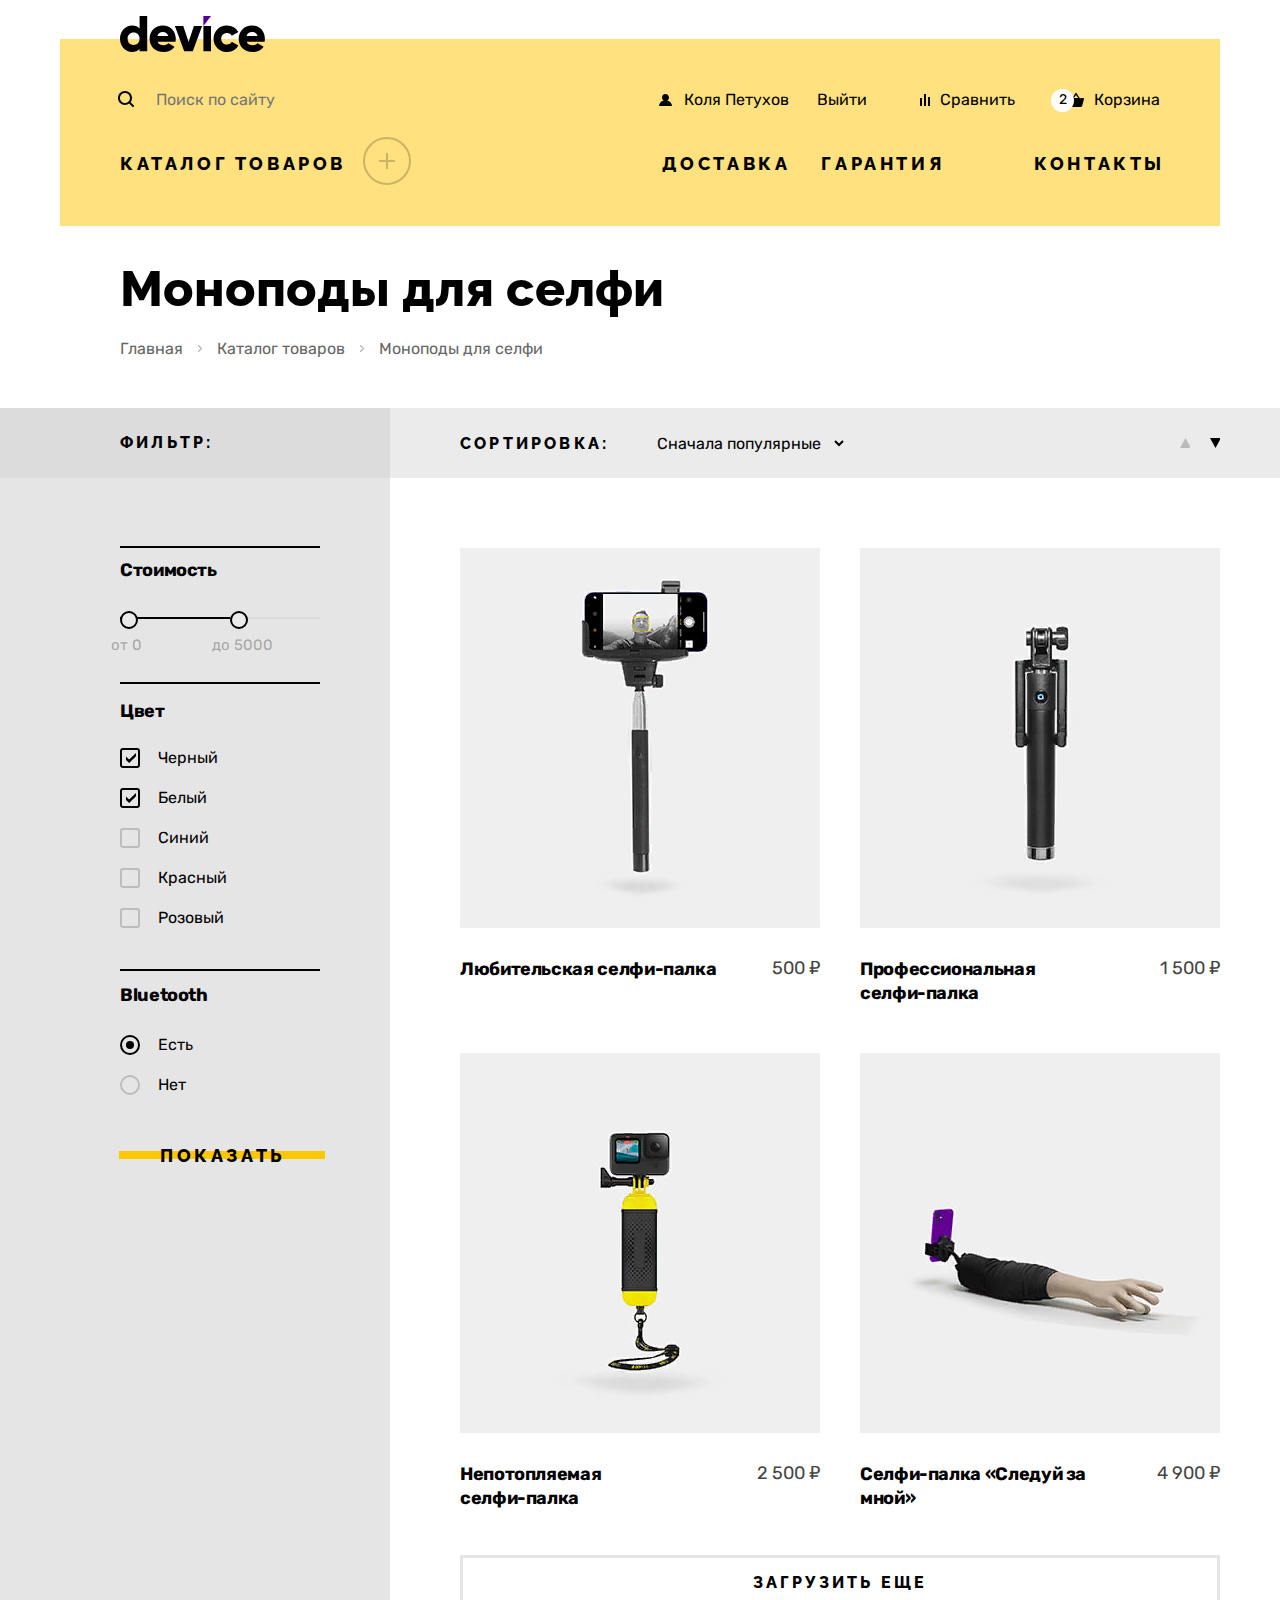
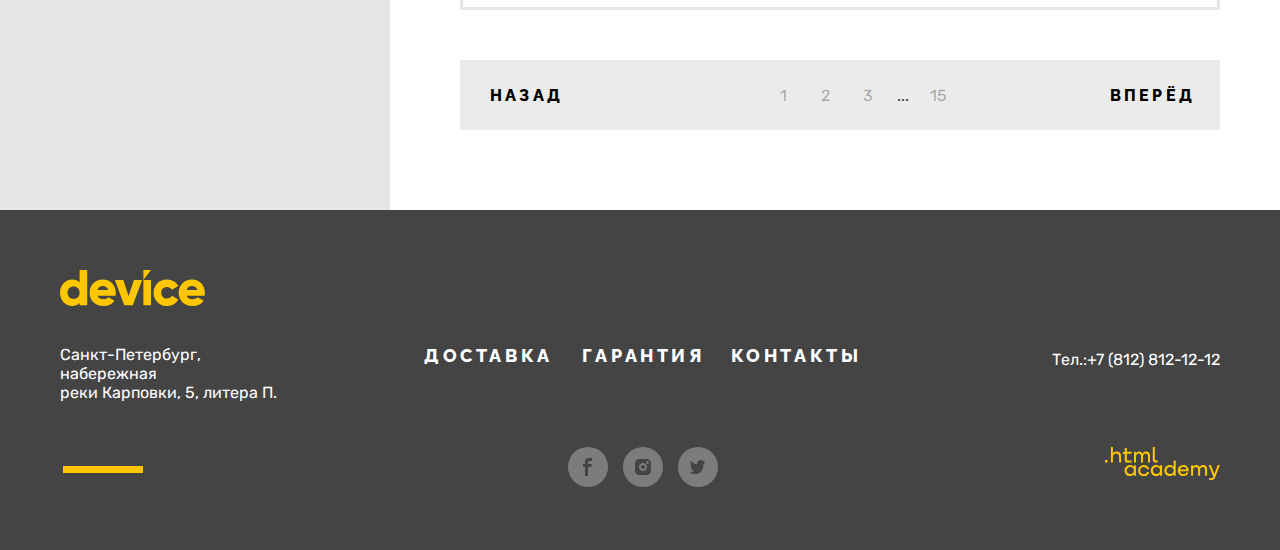
==== commit 6ff8e71e: "правки" ====
--- a/catalog.html
+++ b/catalog.html
@@ -361,7 +361,8 @@
                         alt="Профессиональная селфи-палка."
                       />
                       <div class="product-card-info">
-                        <p class="product-card-title">Профессиональная селфи-палка</p>
+                        <p class="product-card-title">Профессиональная <br>
+                          селфи-палка</p>
 
                         <p class="product-card-price">1&nbsp;500&nbsp;₽</p>
                       </div>
--- a/css/styles.css
+++ b/css/styles.css
@@ -572,7 +572,7 @@
 
 .dropdown-catalog-link {
   display: block;
-
+  width: max-content;
   border-radius: 20px;
   font-size: 16px;
   line-height: 18px;
@@ -748,7 +748,7 @@
   display: flex;
   justify-content: space-between;
   padding-right: 60px;
-  margin-bottom: 70px;
+  margin-bottom: 65px;
 }
 
 .slider-more {
@@ -1218,7 +1218,7 @@
   margin-bottom: 0;
   padding-left: 30px;
   padding-right: 35px;
-  padding-top: 15px;
+  padding-top: 8px;
 }
 
 
@@ -1303,7 +1303,7 @@
 }
 
 .extra-shipping:active {
-  color: rgba(220px, 220px, 220px, 0.5);
+  color: rgba(220, 220, 220, 0.5);
 }
 
 
@@ -1377,7 +1377,7 @@
 .description {
   display: block;
   margin-top: 0;
-  margin-bottom: 35px;
+  margin-bottom: 33px;
 }
 
 
@@ -1422,11 +1422,11 @@
 }
 
 .feedback {
+  margin-top: 65px;
+}
+
+.more {
   margin-top: 70px;
-}
-
-.more {
-  margin-top: 75px;
 }
 
 .feedback::before,
@@ -1519,10 +1519,12 @@
 
 .main-newsletter-email:not(:placeholder-shown) {
   border-bottom: 3px solid #000000;
+  background-color: transparent;
 }
 
 .main-newsletter-email:active {
   border-bottom: 3px solid #000000;
+  background-color: transparent;
 }
 
 
@@ -1962,6 +1964,7 @@
 
 .catalog-grid-container::after {
   content: "";
+  z-index: -1;
   background: linear-gradient(180deg, #ebebeb 70px, transparent 70px);
 }
 
@@ -2570,6 +2573,10 @@
   transform: scaleY(6);
 }
 
+.product-card-more:focus-visible {
+  outline: none;
+}
+
 .product-card-more:focus-visible::before {
   background-color: #af4fff;
   outline: none;
@@ -2616,7 +2623,7 @@
 .product-card-price {
   margin-top: 0;
   margin-bottom: 0;
-  padding-left: 58px;
+  padding-left: 55px;
 
   line-height: 22px;
   color: #444444;
@@ -2714,7 +2721,11 @@
 
 .pagination-prev:hover,
 .pagination-next-link:hover {
-  background-color: rgba(220px, 220px, 220px, 1);
+  background-color: rgba(220, 220, 220, 1);
+}
+
+.pagination-number:hover {
+  color: #000000;
 }
 
 .pagination-prev:focus-visible {
@@ -2731,8 +2742,12 @@
 
 .pagination-prev:active,
 .pagination-next-link:active {
-  background-color: rgba(220px, 220px, 220px, 1);
+  background-color: rgba(220, 220, 220, 1);
   color: #9a9a9a;
+}
+
+.pagination-number:active {
+  color: rgba(0, 0, 0, 0.1);
 }
 
 
@@ -2854,7 +2869,7 @@
   font-weight: 400;
   line-height: 20px;
   letter-spacing: 0;
-  color: rgba (0, 0, 0, 0.6);
+  color: rgba(0, 0, 0, 0.6);
   cursor: pointer;
 }
 
@@ -2904,7 +2919,7 @@
   font-weight: 400;
   line-height: 20px;
   letter-spacing: 0;
-  color: rgba (0, 0, 0, 0.6);
+  color: rgba(0, 0, 0, 0.6);
   cursor: pointer;
 }
 
@@ -2949,7 +2964,7 @@
   padding: 19px;
   box-sizing: border-box;
   background-color: #000000;
-  box-shadow: 0 10 0 0 rgba(0, 0, 0, 0.1);
+  box-shadow: 0 10px 0 0 rgba(0, 0, 0, 0.1);
 
   font-family: "Rubik";
   font-size: 16px;
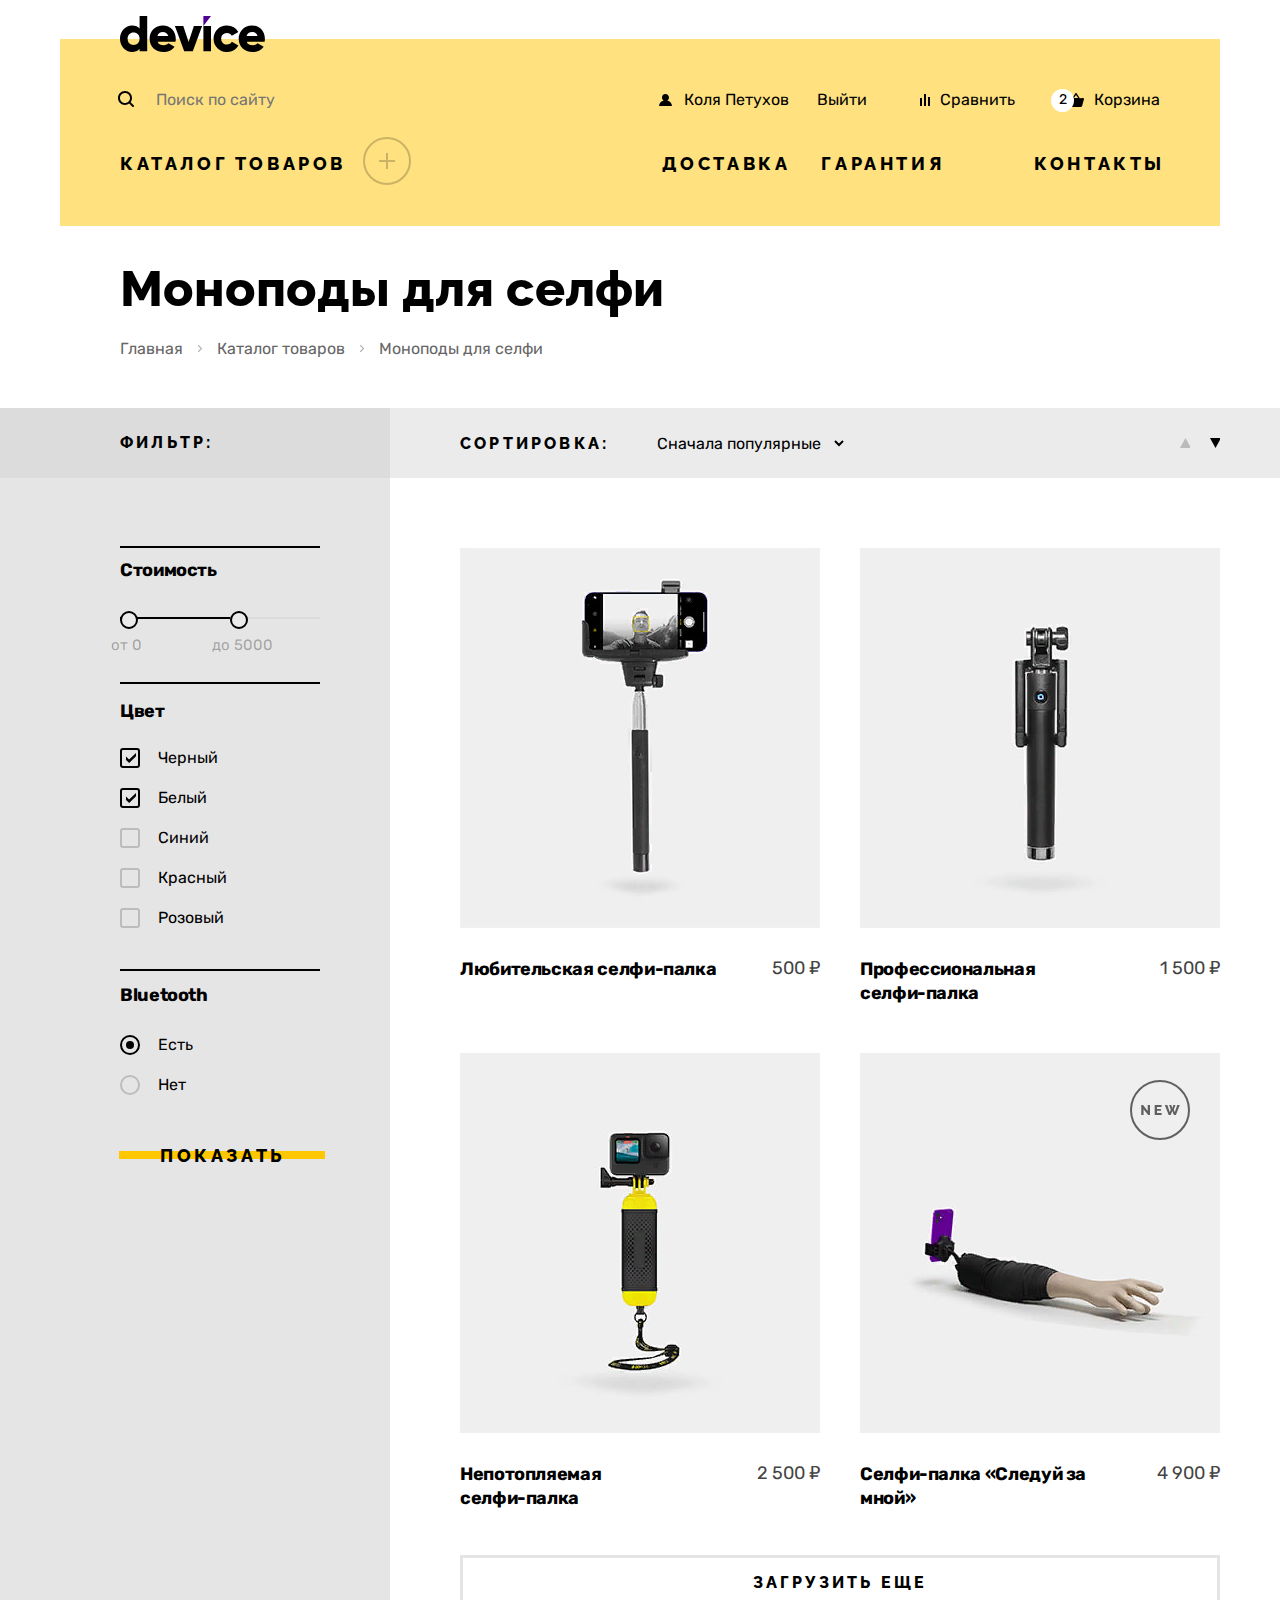
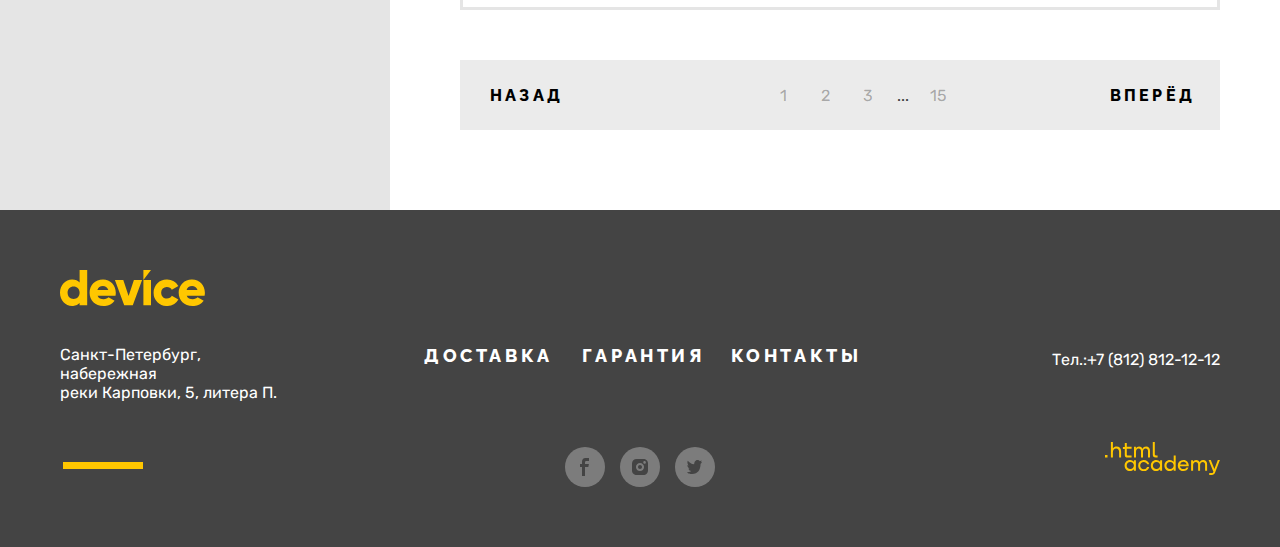
==== commit afb5ee2a: "правки на допуск" ====
--- a/catalog.html
+++ b/catalog.html
@@ -344,6 +344,8 @@
                         class="product-card-image"
                         src="img/product_cards/unprof_monopod.jpg"
                         alt="Любительская селфи-палка."
+                        width="360"
+                        height="380"
                       />
                       <div class="product-card-info">
                         <p class="product-card-title">Любительская селфи-палка</p>
@@ -359,6 +361,8 @@
                         class="product-card-image"
                         src="img/product_cards/prof_monopod.jpg"
                         alt="Профессиональная селфи-палка."
+                        width="360"
+                        height="380"
                       />
                       <div class="product-card-info">
                         <p class="product-card-title">Профессиональная <br>
@@ -376,6 +380,8 @@
                         class="product-card-image"
                         src="img/product_cards/waterproof_monopod.jpg"
                         alt="Непотопляемая селфи-палка."
+                        width="360"
+                        height="380"
                       />
                       <div class="product-card-info">
                         <p class="product-card-title">Непотопляемая <br>
@@ -388,11 +394,13 @@
                   </li>
 
                   <li class="product-card">
-                    <a class="product-card-link" href="#">
+                    <a class="product-card-link new-product" href="#">
                       <img
                         class="product-card-image"
                         src="img/product_cards/follow_me_monopod.jpg"
                         alt="Селфи-палка Следуй за мной."
+                        width="360"
+                        height="380"
                       />
                       <div class="product-card-info">
                         <p class="product-card-title">Селфи-палка «Следуй за мной»</p>
--- a/css/styles.css
+++ b/css/styles.css
@@ -38,6 +38,7 @@
   margin: 0;
   display: flex;
   min-height: 100%;
+  min-width: 1160px;
   flex-direction: column;
   font-family: "Rubik", "Arial", sans-serif;
   font-style: normal;
@@ -532,6 +533,10 @@
   outline: none;
 }
 
+.user-navigation-link:focus-visible + .dropdown-catalog {
+  display: grid;
+}
+
 .shipping-link:active,
 .warranty-link:active,
 .contacts-link:active {
@@ -855,6 +860,7 @@
   color: #000000;
   text-decoration: none;
   cursor: pointer;
+  white-space: nowrap;
 }
 
 
@@ -903,6 +909,7 @@
 }
 
 .catalogue-menu-item {
+  min-width: 160px;
   margin-right: 39px;
   margin-bottom: 20px;
 }
@@ -1175,7 +1182,7 @@
 .about-us-and-contacts {
   display: flex;
   justify-content: space-between;
-  margin-bottom: 80px;
+  margin-bottom: 85px;
   padding-top: 37px;
 }
 
@@ -1615,7 +1622,7 @@
 .footer-content-wrapper {
   display: flex;
   justify-content: space-between;
-  margin-bottom: 45px;
+  margin-bottom: 40px;
 }
 
 .footer-navigation {
@@ -1709,9 +1716,9 @@
   flex-wrap: wrap;
   justify-content: center;
   width: 400px;
-  margin-right: 245px;
-
-  margin-top: 0;
+  margin-right: 248px;
+
+  margin-top: 5px;
   margin-bottom: 0;
   padding-inline-start: 0;
   list-style-type: none;
@@ -1872,8 +1879,9 @@
 
 .inner-header {
   margin-top: 0;
+  box-sizing: border-box;
   margin-bottom: 40px;
-  padding-left: 120px;
+  padding-left: 60px;
 }
 
 .inner-header h2 {
@@ -2363,6 +2371,7 @@
 
 
 .filter-button {
+  min-width: 100%;
   position: relative;
   border: 0;
   padding: 0 40px;
@@ -2532,6 +2541,20 @@
   cursor: pointer;
 }
 
+.new-product::before {
+  position: absolute;
+  content: "";
+  display: block;
+  z-index: 1;
+  top: 27px;
+  right: 30px;
+  width: 60px;
+  height: 60px;
+  background: url("../img/new-product.svg") no-repeat;
+  background-color: transparent;
+
+}
+
 .product-card:hover .product-card-more {
   display: block;
 }
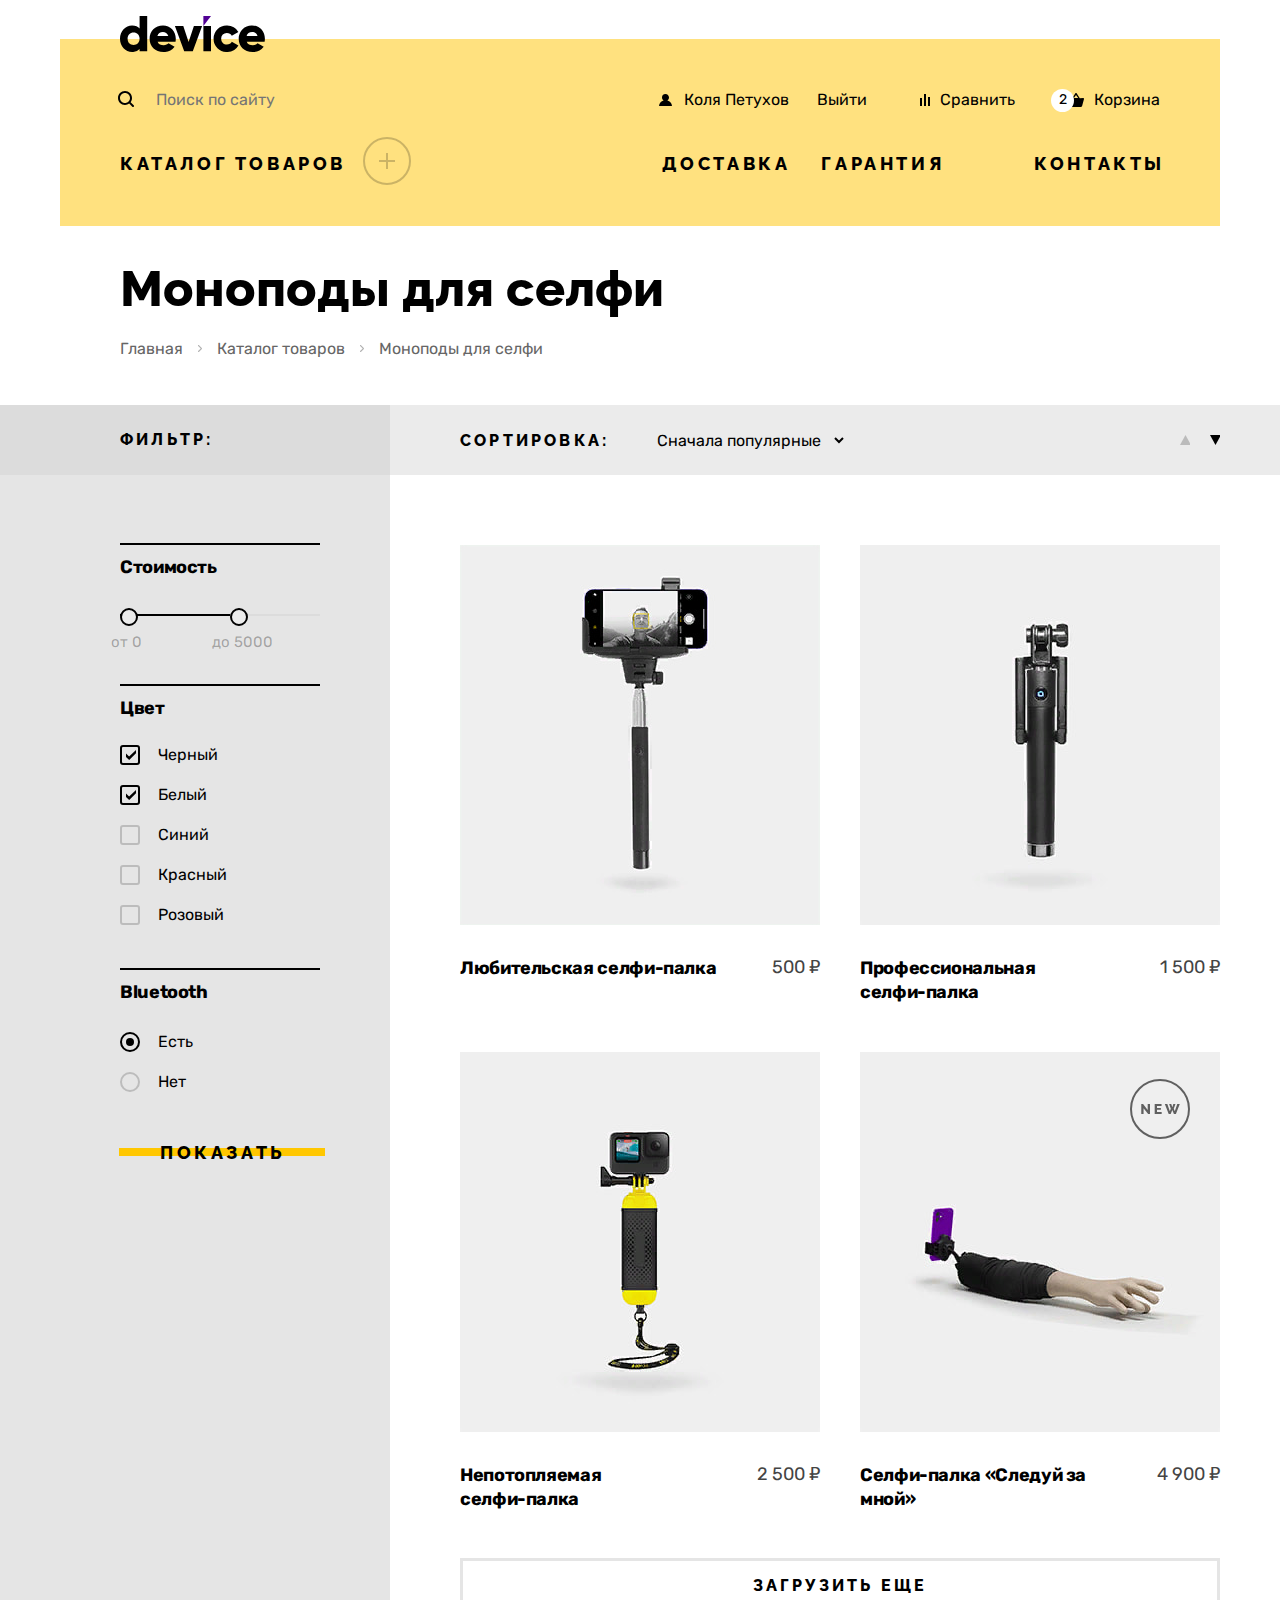
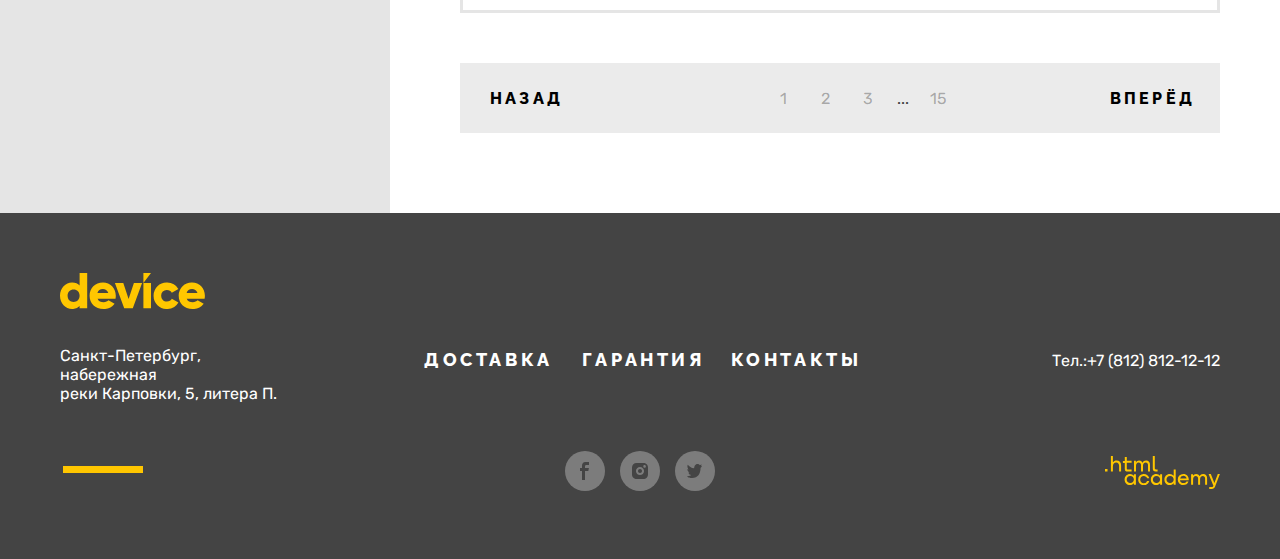
==== commit 4efdb0e2: "правки" ====
--- a/catalog.html
+++ b/catalog.html
@@ -12,7 +12,7 @@
       <a class="header-logo" href="index.html">
         <img
           class="header-logo"
-          src="img/logo_header.svg"
+          src="img/logo-header.svg"
           width="145"
           height="36"
           alt="логотип Девайс."
@@ -164,6 +164,7 @@
                   action="https://echo.htmlacademy.ru/"
                   method="get"
                 >
+                  <h4 class="visually-hidden">Категория.</h4>
                   <fieldset class="catalog-filter-group price-group">
                     <legend class="catalog-filter-title">Стоимость</legend>
 
@@ -206,7 +207,7 @@
                       </div>
                     </div>
                   </fieldset>
-
+                  <h4 class="visually-hidden">Категория.</h4>
                   <fieldset class="catalog-filter-group color-group">
                     <legend class="catalog-filter-title color-group-title">Цвет</legend>
                     <ul class="catalog-filter-list">
@@ -278,7 +279,7 @@
                       </li>
                     </ul>
                   </fieldset>
-
+                  <h4 class="visually-hidden">Категория.</h4>
                   <fieldset class="catalog-filter-group bluetooth-group">
                     <legend class="catalog-filter-title bluetooth-group-title">Bluetooth</legend>
                     <ul class="catalog-filter-list">
@@ -337,12 +338,13 @@
               </div>
 
               <div class="product-list-container">
+                <h2 class="visually-hidden">Список товаров.</h2>
                 <ul class="product-list">
                   <li class="product-card">
                     <a class="product-card-link" href="#">
                       <img
                         class="product-card-image"
-                        src="img/product_cards/unprof_monopod.jpg"
+                        src="img/product-cards/unprof-monopod.jpg"
                         alt="Любительская селфи-палка."
                         width="360"
                         height="380"
@@ -359,7 +361,7 @@
                     <a class="product-card-link" href="#">
                       <img
                         class="product-card-image"
-                        src="img/product_cards/prof_monopod.jpg"
+                        src="img/product-cards/prof-monopod.jpg"
                         alt="Профессиональная селфи-палка."
                         width="360"
                         height="380"
@@ -378,7 +380,7 @@
                     <a class="product-card-link" href="#">
                       <img
                         class="product-card-image"
-                        src="img/product_cards/waterproof_monopod.jpg"
+                        src="img/product-cards/waterproof-monopod.jpg"
                         alt="Непотопляемая селфи-палка."
                         width="360"
                         height="380"
@@ -397,7 +399,7 @@
                     <a class="product-card-link new-product" href="#">
                       <img
                         class="product-card-image"
-                        src="img/product_cards/follow_me_monopod.jpg"
+                        src="img/product-cards/follow-me-monopod.jpg"
                         alt="Селфи-палка Следуй за мной."
                         width="360"
                         height="380"
@@ -452,7 +454,7 @@
         <div class="footer-logo-wrapper">
           <a class="footer-logo" href="index.html">
             <img
-              src="img/logo_footer.svg"
+              src="img/logo-footer.svg"
               width="145"
               height="36"
               class="footer-logo"
--- a/css/styles.css
+++ b/css/styles.css
@@ -116,7 +116,7 @@
   padding: 10px 10px 10px 50px;
   box-sizing: border-box;
 
-  background: url("../img/nav_header/search.svg") no-repeat 12px 10px;
+  background: url("../img/nav-header/search.svg") no-repeat 12px 10px;
   background-color: transparent;
   border: 2px solid transparent;
   border-top-left-radius: 20px;
@@ -143,6 +143,21 @@
   border-top-right-radius: 20px;
   border-bottom-right-radius: 20px;
   cursor: pointer;
+
+  font-family: "Rubik";
+  font-size: 16px;
+  font-style: normal;
+  font-weight: 400;
+  line-height: 19px;
+
+}
+
+.input-header-search:placeholder-shown {
+  color: rgba(0, 0, 0, 0.3);
+}
+
+.input-header-search:placeholder-shown:hover::placeholder {
+  color: rgba(0, 0, 0, 0.6);
 }
 
 
@@ -233,7 +248,7 @@
 .login-link::before {
   display: block;
   content: "";
-  background-image: url("../img/nav_header/login.svg");
+  background-image: url("../img/nav-header/login.svg");
   width: 13px;
   height: 12px;
   margin-right: 12px;
@@ -247,7 +262,7 @@
 .compare-link::before {
   display: block;
   content: "";
-  background-image: url("../img/nav_header/compare.svg");
+  background-image: url("../img/nav-header/compare.svg");
   width: 10px;
   height: 12px;
   margin-right: 10px;
@@ -265,7 +280,7 @@
 .basket-link::before {
   display: block;
   content: "";
-  background-image: url("../img/nav_header/basket.svg");
+  background-image: url("../img/nav-header/basket.svg");
   width: 16px;
   height: 14px;
   margin-right: 10px;
@@ -480,7 +495,7 @@
   width: 14px;
   height: 14px;
   padding: 15px;
-  background-image: url("../img/nav_header/catalog-btn.svg");
+  background-image: url("../img/nav-header/catalog-btn.svg");
   background-repeat: no-repeat;
   border: 2px solid #000000;
   border-radius: 50%;
@@ -496,7 +511,7 @@
 }
 
 .header-catalogue-link:hover::before {
-  background-image: url("../img/nav_header/cat-btn-hov.svg");
+  background-image: url("../img/nav-header/cat-btn-hov.svg");
   opacity: 1;
 }
 
@@ -505,7 +520,7 @@
 }
 
 .header-catalogue-link:active::before {
-  background-image: url("../img/nav_header/cat-btn-hov.svg");
+  background-image: url("../img/nav-header/cat-btn-hov.svg");
 }
 
 .shipping-link {
@@ -909,7 +924,7 @@
 }
 
 .catalogue-menu-item {
-  min-width: 160px;
+  max-width: 160px;
   margin-right: 39px;
   margin-bottom: 20px;
 }
@@ -922,7 +937,7 @@
 .catalogue-menu-link {
   position: relative;
   display: block;
-  min-width: 160px;
+  max-width: 160px;
 
   font-family: "Raleway";
   font-weight: 800;
@@ -976,42 +991,42 @@
 
 .vr::after {
 
-  background-image: url("../img/catalog_menu/vr.svg");
+  background-image: url("../img/catalog-menu/vr.svg");
   background-repeat: no-repeat;
   background-position: center;
 }
 
 .monopods::after {
 
-  background-image: url("../img/catalog_menu/monopods.svg");
+  background-image: url("../img/catalog-menu/monopods.svg");
   background-repeat: no-repeat;
   background-position: bottom;
 }
 
 .cameras::after {
   left: 5px;
-  background-image: url("../img/catalog_menu/action_cams.svg");
+  background-image: url("../img/catalog-menu/action-cams.svg");
   background-repeat: no-repeat;
   background-position: center;
 }
 
 .fitness-tracker::after {
   top: 3px;
-  background-image: url("../img/catalog_menu/fitness_trackers.svg");
+  background-image: url("../img/catalog-menu/fitness-trackers.svg");
   background-repeat: no-repeat;
   background-position: center;
 }
 
 .smart-watch::after {
 
-  background-image: url("../img/catalog_menu/smart_watch.svg");
+  background-image: url("../img/catalog-menu/smart-watch.svg");
   background-repeat: no-repeat;
   background-position: center;
 }
 
 .copters::after {
   top: 4px;
-  background-image: url("../img/catalog_menu/quadcopters.svg");
+  background-image: url("../img/catalog-menu/quadcopters.svg");
   background-repeat: no-repeat;
   background-position: center;
 }
@@ -1115,6 +1130,7 @@
 .tablist-section {
   position: relative;
   padding-left: 120px;
+  box-sizing: border-box;
 }
 
 .tablist-section p {
@@ -1126,6 +1142,18 @@
   margin-top: 0;
   margin-bottom: 35px;
   position: relative;
+}
+
+.tab-shipping-info {
+  max-width: 573px;
+}
+
+.tab-warranty-info {
+  max-width: 600px;
+}
+
+.tab-credit-info {
+  max-width: 579px;
 }
 
 
@@ -1284,7 +1312,7 @@
   left: -8px;
   width: 125px;
   height: 100px;
-  background: url("../img/special_delivery.svg") no-repeat transparent;
+  background: url("../img/special-delivery.svg") no-repeat transparent;
   background-position: center;
 }
 
@@ -1358,7 +1386,7 @@
   min-width: 1160px;
   background-color: #f0f0f0;
   padding-top: 78px;
-  padding-bottom: 120px;
+  padding-bottom: 130px;
 }
 
 .newsletter-container {
@@ -1575,6 +1603,8 @@
 }
 
 .newsletter-email-description {
+  margin-top: 0;
+  margin-bottom: 0;
   position: relative;
   display: flex;
   align-items: center;
@@ -1588,7 +1618,7 @@
   left: -21px;
   width: 14px;
   height: 14px;
-  background: url("../img/check_green.svg") no-repeat;
+  background: url("../img/check-green.svg") no-repeat;
 }
 
 /*  footer  */
@@ -1606,7 +1636,7 @@
 }
 
 .footer-logo-wrapper {
-  margin-bottom: 35px;
+  margin-bottom: 33px;
 }
 
 .footer-logo-wrapper a {
@@ -1622,7 +1652,7 @@
 .footer-content-wrapper {
   display: flex;
   justify-content: space-between;
-  margin-bottom: 40px;
+  margin-bottom: 43px;
 }
 
 .footer-navigation {
@@ -1637,7 +1667,9 @@
 }
 
 .footer-nav-link {
+  display: block;
   padding: 10px 20px;
+  margin-top: -9px;
   border: 2px solid transparent;
   border-radius: 20px;
 
@@ -1704,7 +1736,7 @@
 .socials-htmlacademy-wrapper::before {
   content: "";
   position: absolute;
-  bottom: 40%;
+  bottom: 50%;
   left: 3px;
   width: 80px;
   height: 7px;
@@ -1805,13 +1837,13 @@
   width: 135px;
   height: 53px;
   padding: 20px;
-  background-image: url("../img/htmlacademy_logo.svg");
+  background-image: url("../img/htmlacademy-logo.svg");
   background-repeat: no-repeat;
   background-position: center;
 }
 
 .footer-academy-link:hover::before {
-  background-image: url("../img/htmlacademy_logo_hover.svg");
+  background-image: url("../img/htmlacademy-logo-hover.svg");
 }
 
 .footer-academy-link:focus-visible {
@@ -1824,7 +1856,7 @@
 }
 
 .footer-academy-link:active::before {
-  background-image: url("../img/htmlacademy_logo_hover.svg");
+  background-image: url("../img/htmlacademy-logo-hover.svg");
   opacity: 0.3;
 }
 
@@ -1856,7 +1888,7 @@
 
 .footer-hmltacademy {
   display: flex;
-  margin-top: -10px;
+  margin-top: 0;
   margin-right: -10px;
   margin-bottom: 0;
 }
@@ -1871,7 +1903,7 @@
 .compare-link-login::before {
   display: block;
   content: "";
-  background-image: url("../img/nav_header/compare.svg");
+  background-image: url("../img/nav-header/compare.svg");
   width: 10px;
   height: 12px;
   margin-right: 10px;
@@ -1880,7 +1912,7 @@
 .inner-header {
   margin-top: 0;
   box-sizing: border-box;
-  margin-bottom: 40px;
+  margin-bottom: 37px;
   padding-left: 60px;
 }
 
@@ -2182,7 +2214,7 @@
 .color-group::before {
   position: absolute;
   content: "";
-  top: -66px;
+  top: -61px;
   display: block;
   width: 200px;
   height: 2px;
@@ -2226,7 +2258,7 @@
   top: 3px;
   width: 10px;
   height: 10px;
-  background: url("../img/tick_black.svg") no-repeat;
+  background: url("../img/tick-black.svg") no-repeat;
 }
 
 .control-label {
@@ -2256,7 +2288,7 @@
   top: 3px;
   width: 10px;
   height: 10px;
-  background: url("../img/tick_black.svg") no-repeat;
+  background: url("../img/tick-black.svg") no-repeat;
   opacity: 0.5;
 }
 
@@ -2301,7 +2333,7 @@
   top: 3px;
   width: 10px;
   height: 10px;
-  background: url("../img/tick_black.svg") no-repeat;
+  background: url("../img/tick-black.svg") no-repeat;
   opacity: 0.2;
 }
 
@@ -2322,7 +2354,7 @@
 .bluetooth-group::before {
   position: absolute;
   content: "";
-  top: -66px;
+  top: -64px;
   display: block;
   width: 200px;
   height: 2px;
@@ -2441,7 +2473,6 @@
 
 
 .select-control {
-
   padding-right: 10px;
 
   font-family: "Rubik";
@@ -2450,7 +2481,10 @@
 
   background-color: transparent;
   border: 0;
-}
+
+}
+
+
 
 .select-control:hover {
   opacity: 0.6;
@@ -2525,7 +2559,7 @@
 .product-card-image {
   width: 360px;
   height: 380px;
-  margin-bottom: 20px;
+  margin-bottom: 22px;
   object-fit: contain;
 }
 
@@ -2680,7 +2714,7 @@
 .button-pagination-show-more {
   min-width: 760px;
   min-height: 55px;
-  margin-top: 45px;
+  margin-top: 47px;
   margin-bottom: 50px;
   border: 3px solid #e5e5e5;
   background-color: transparent;
